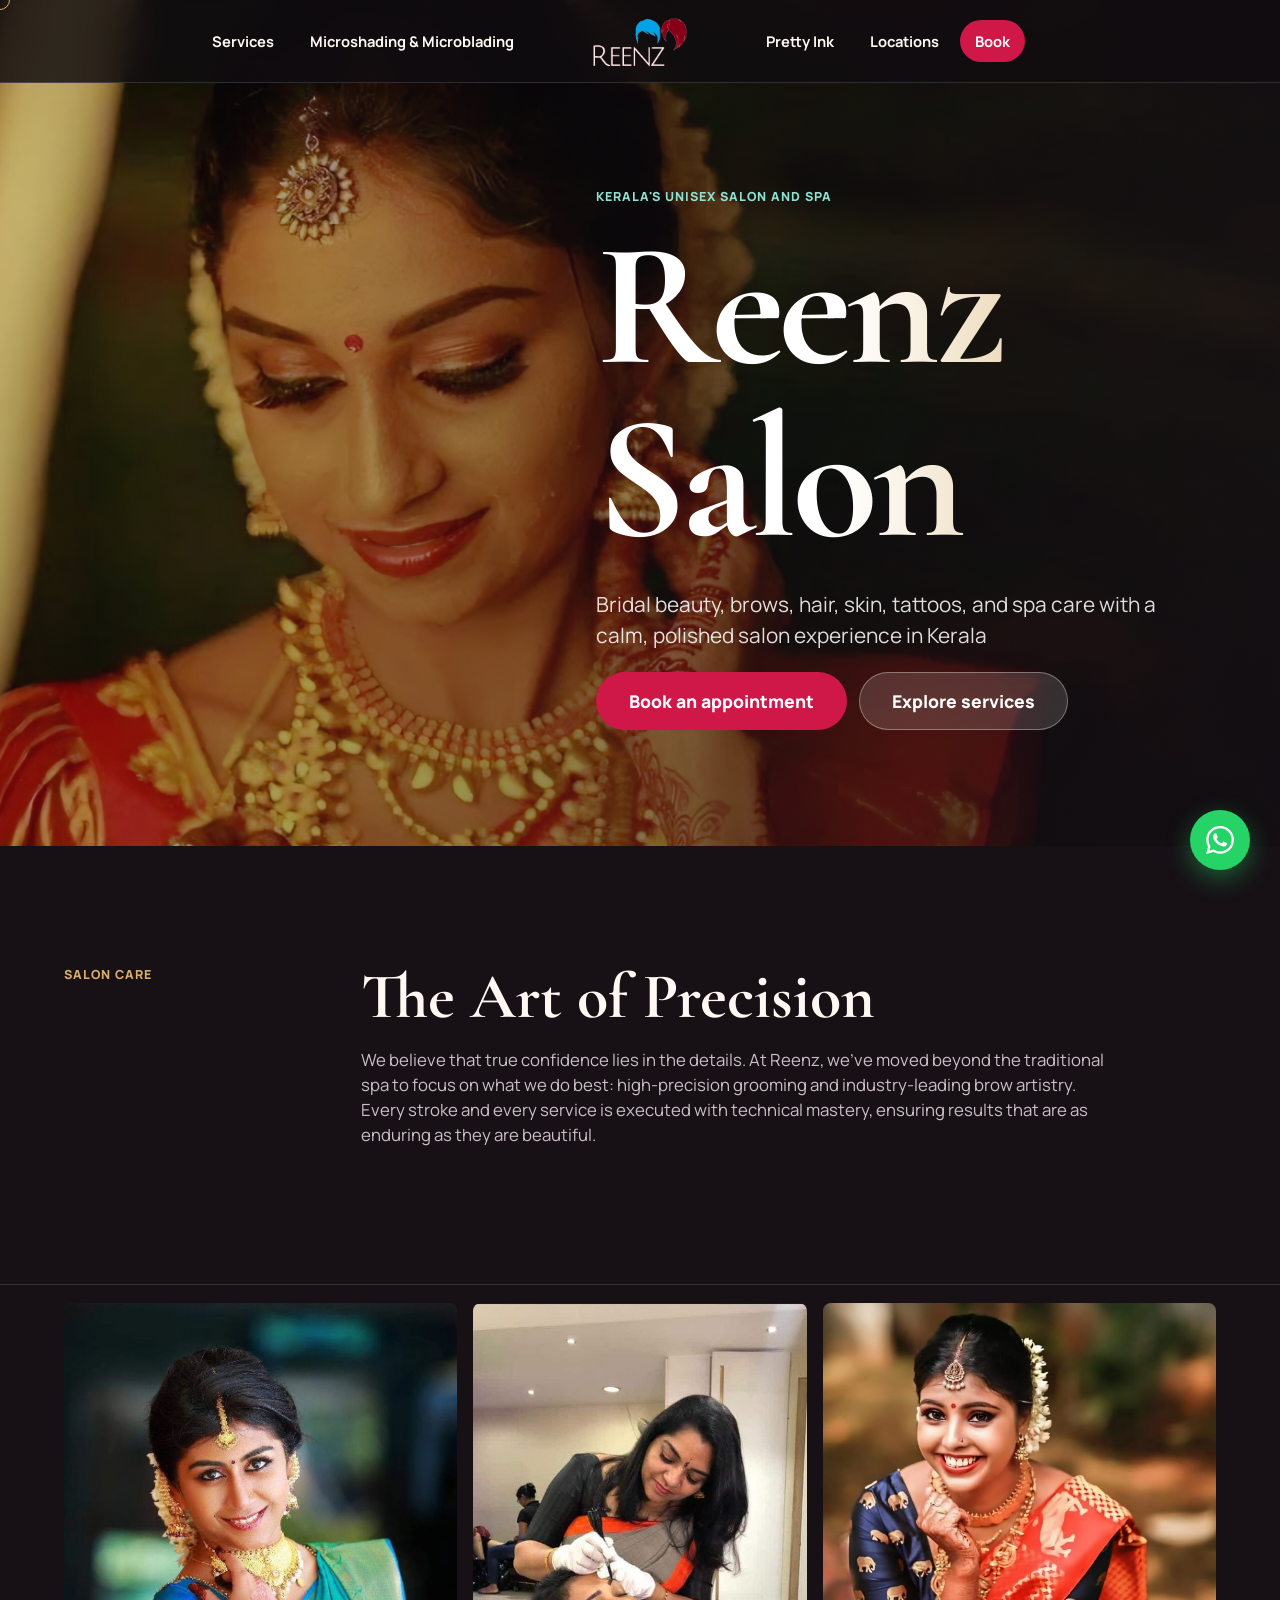
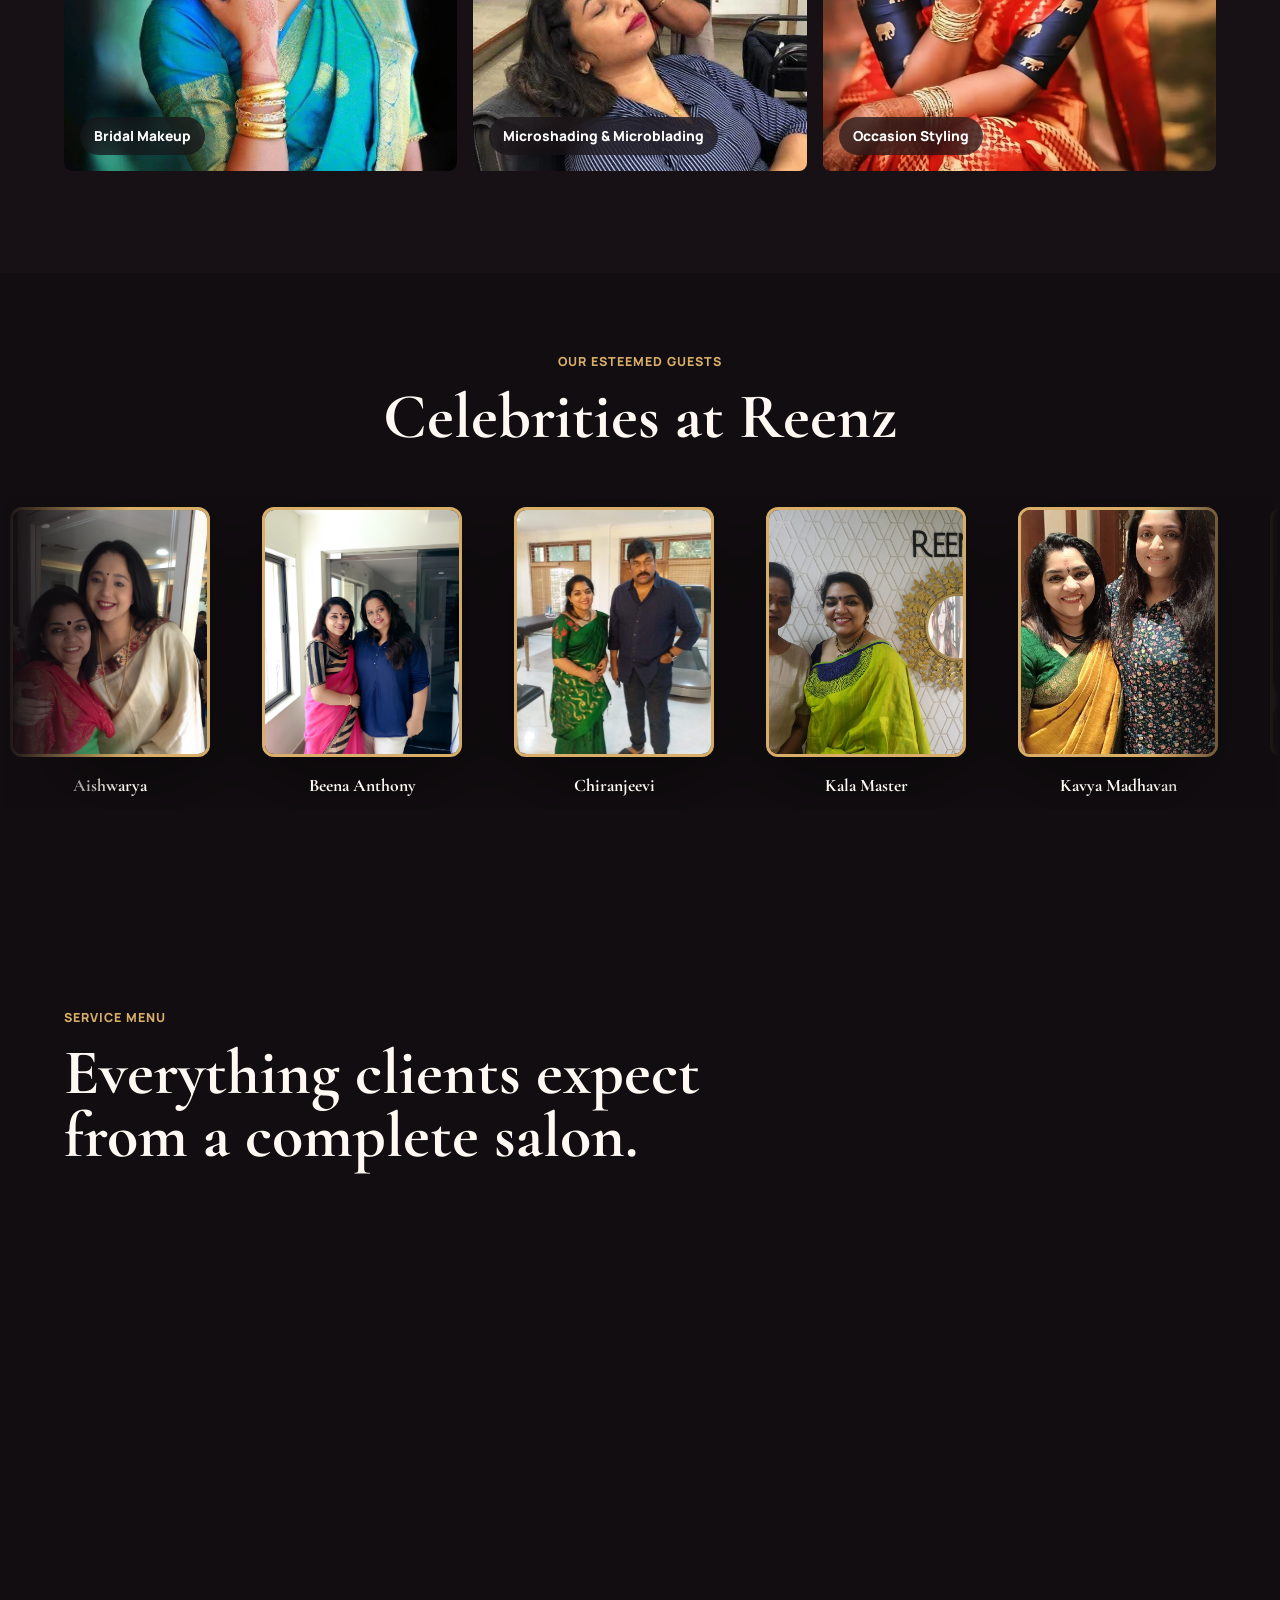
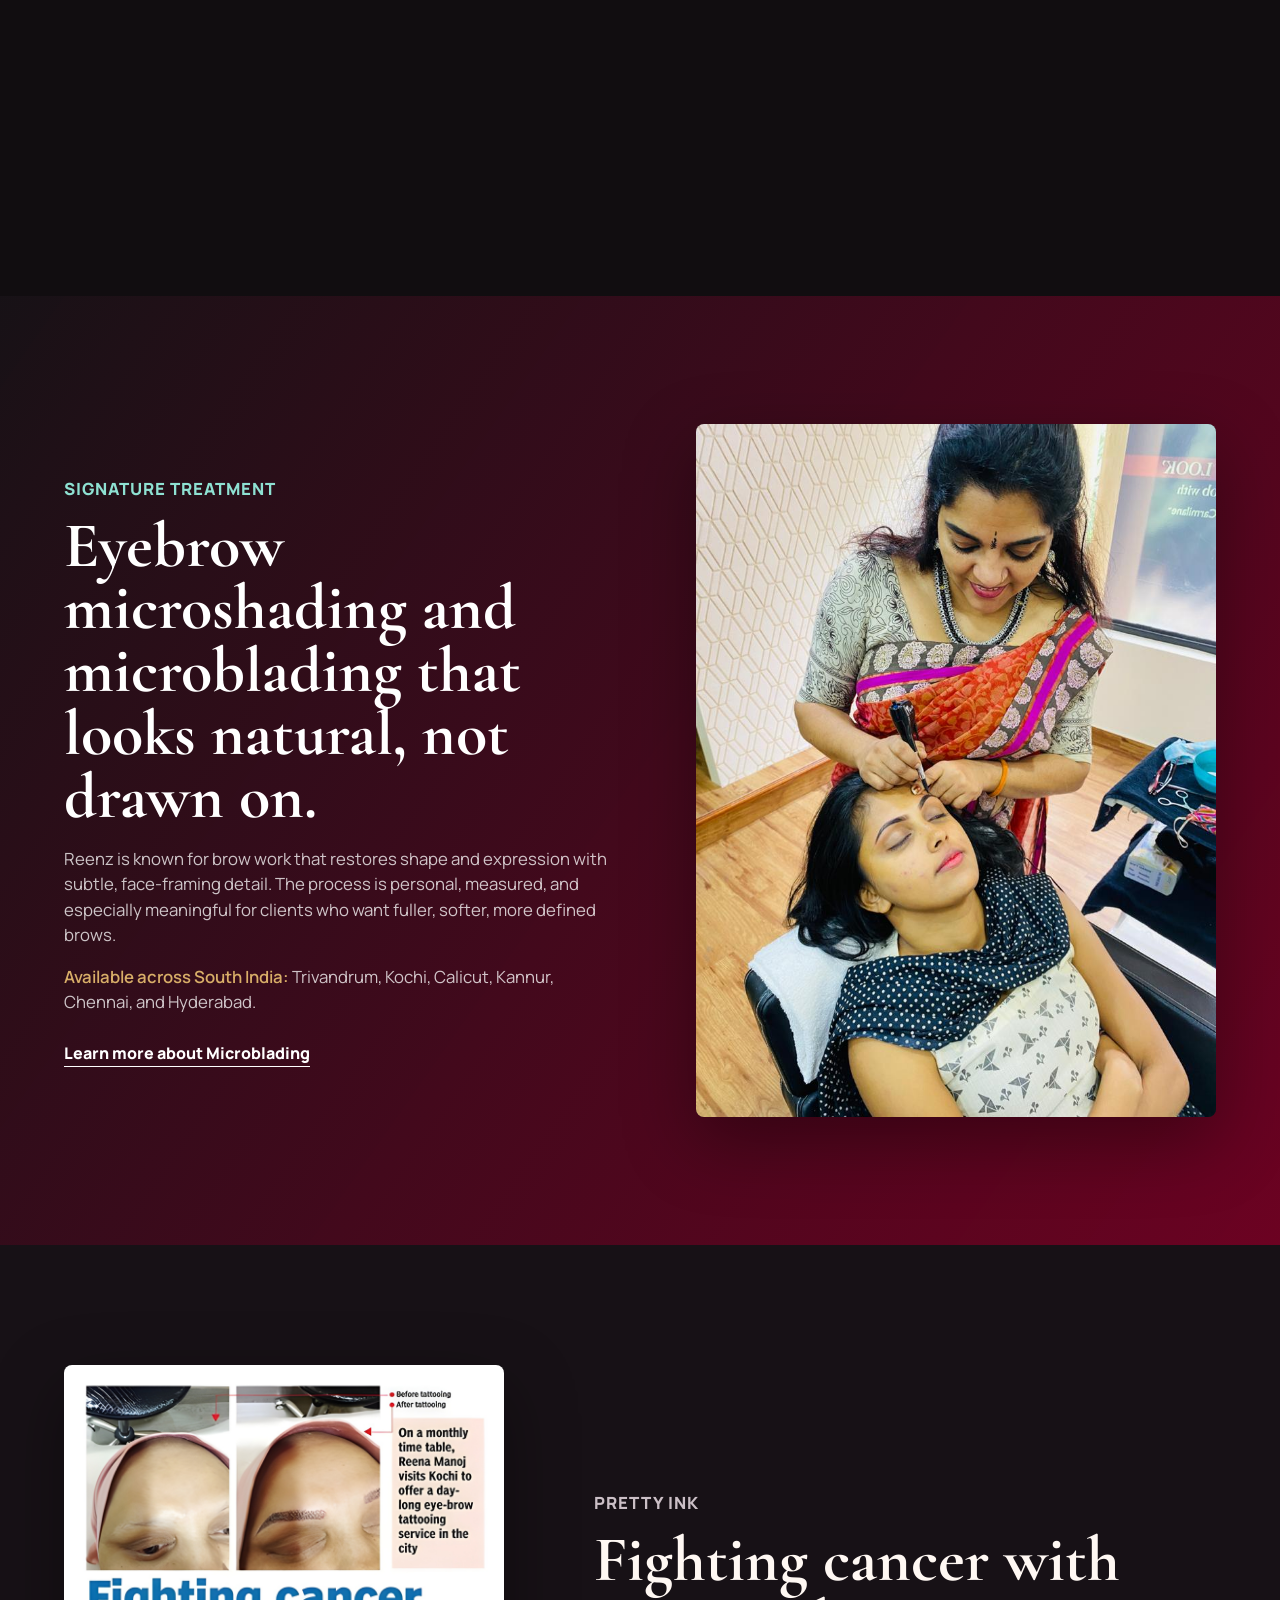
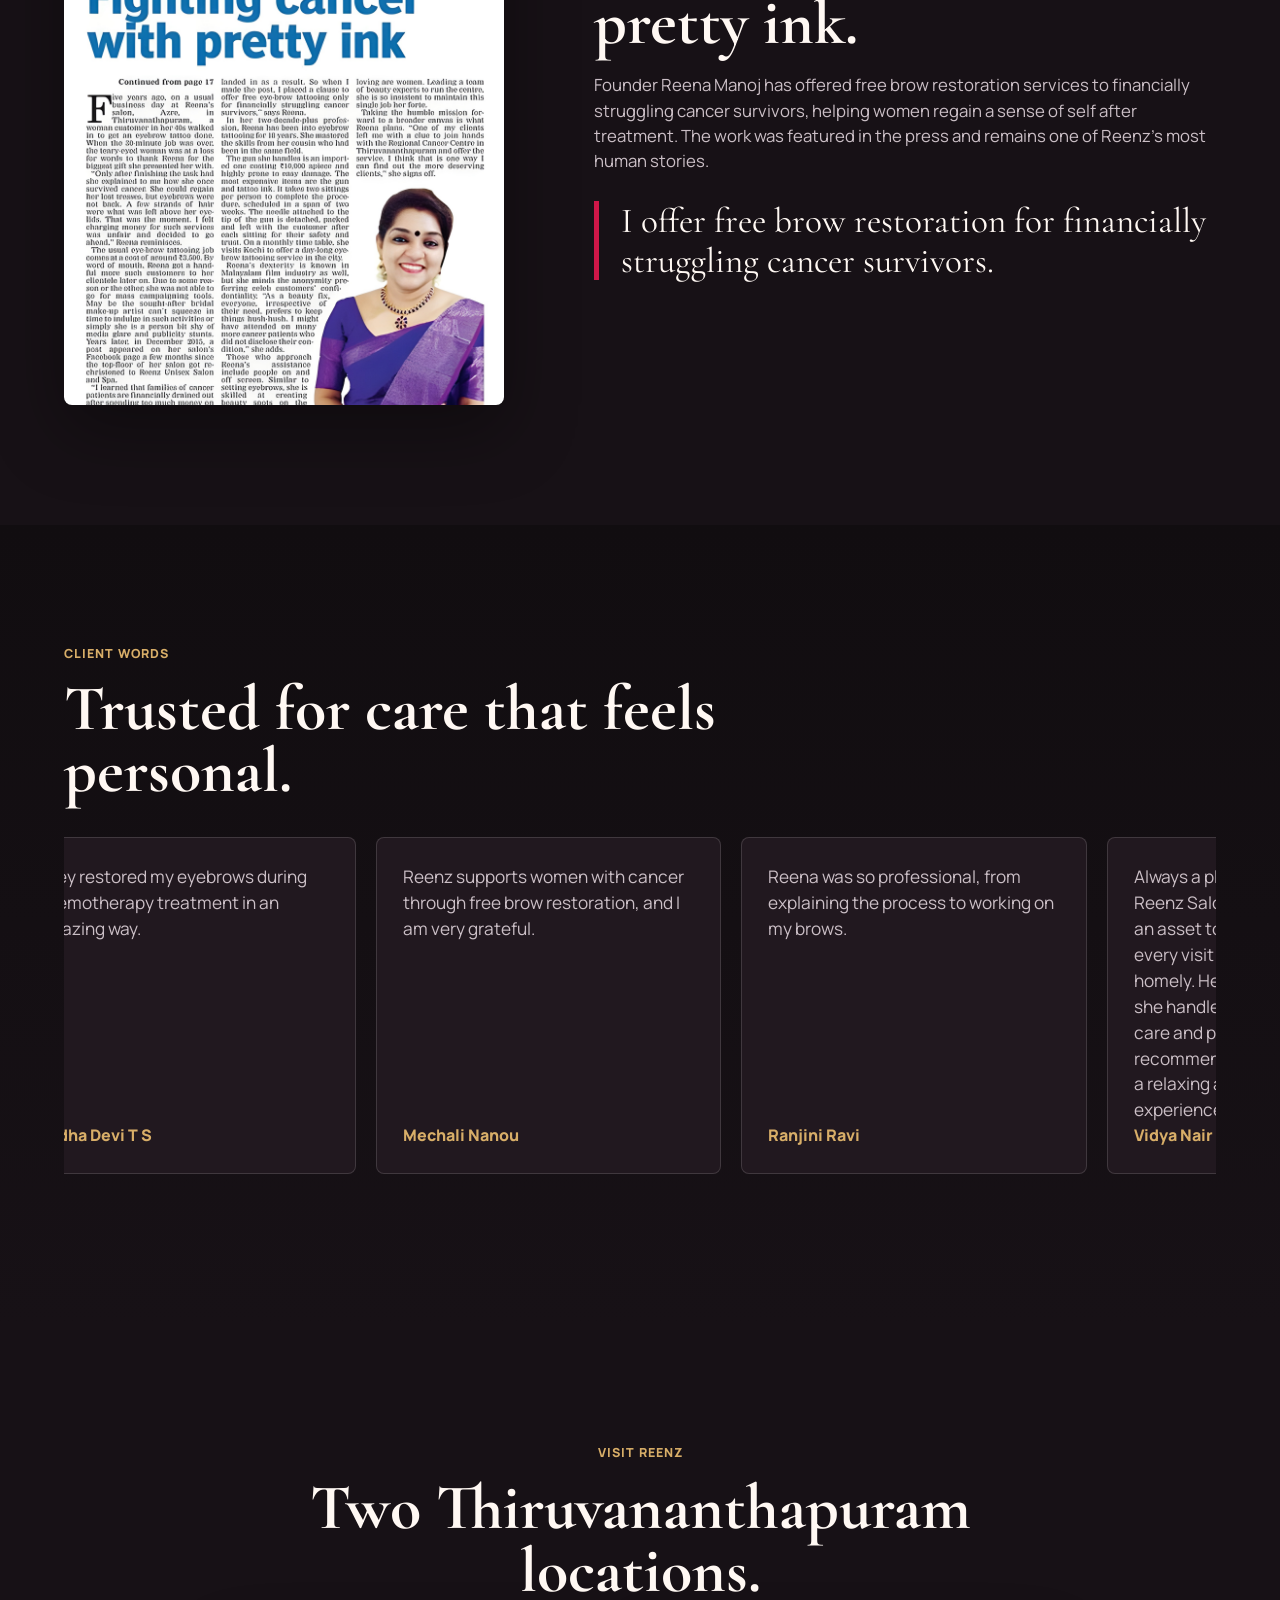
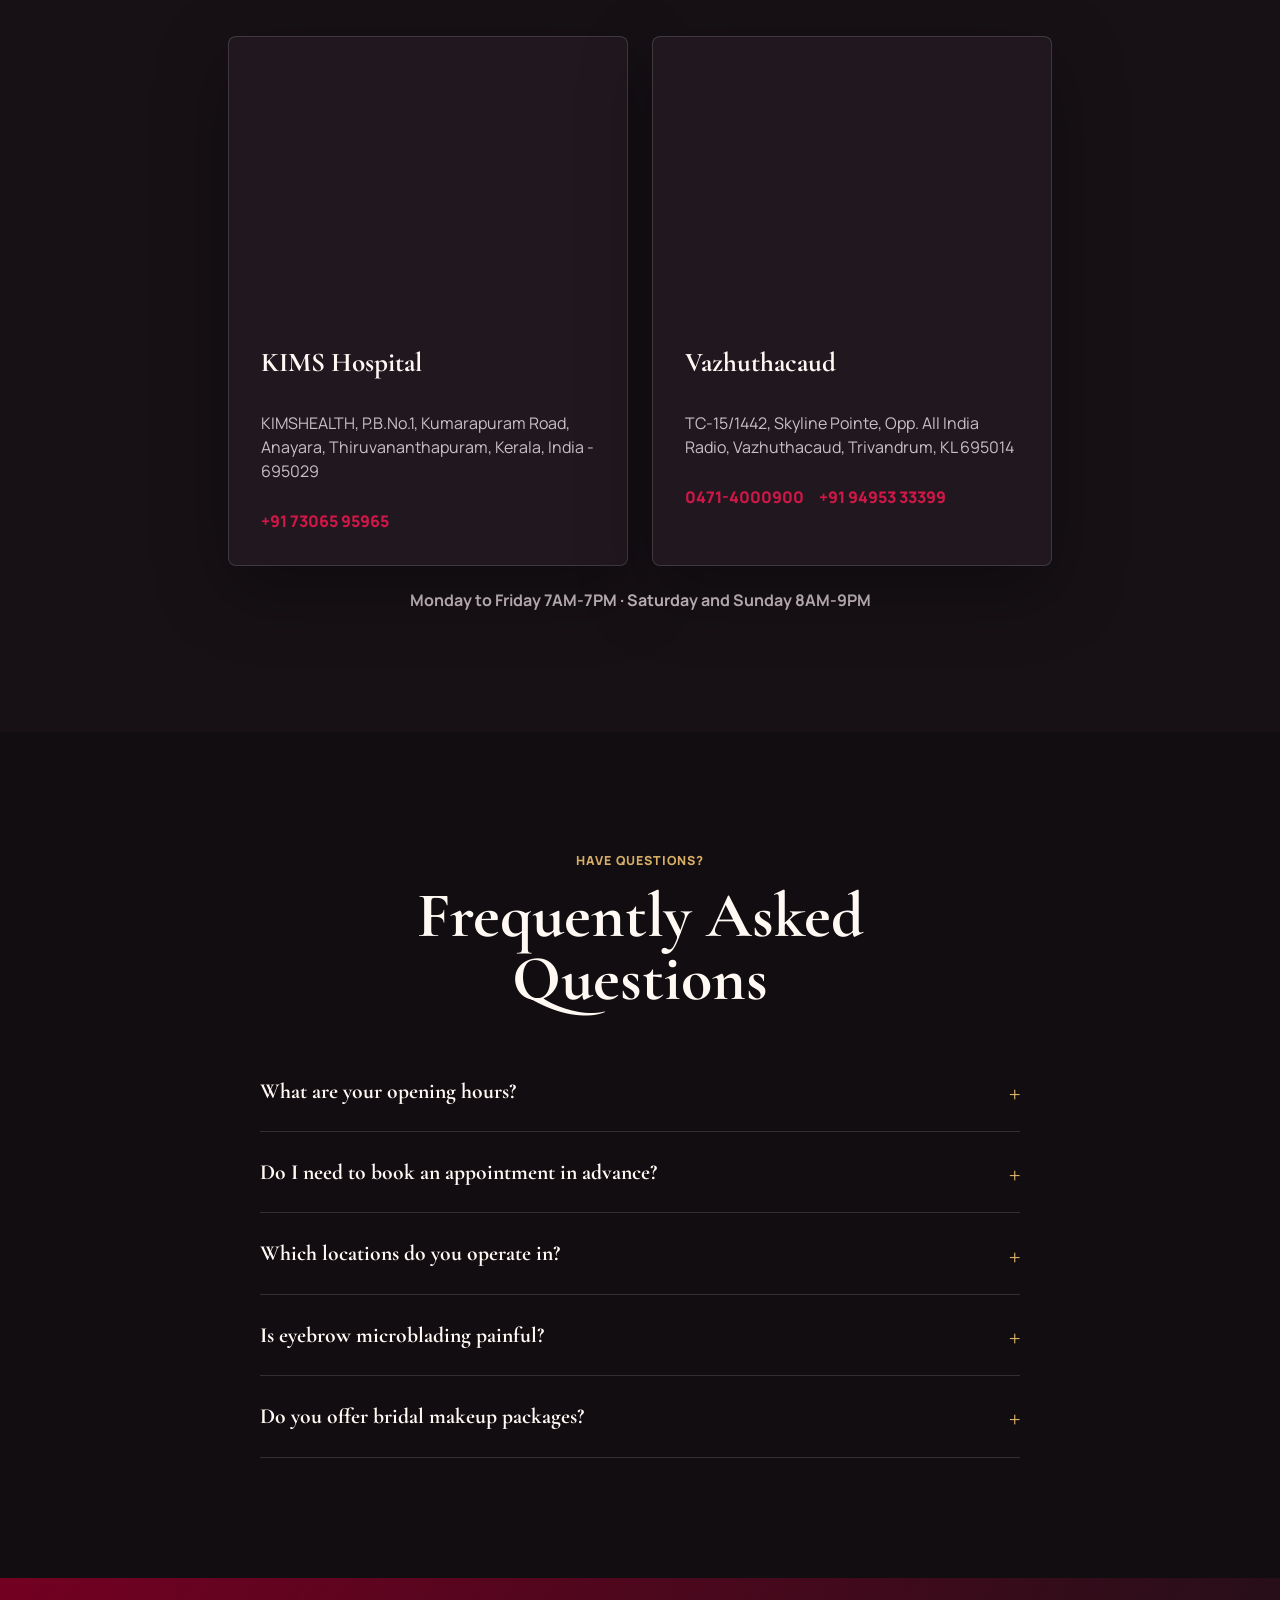
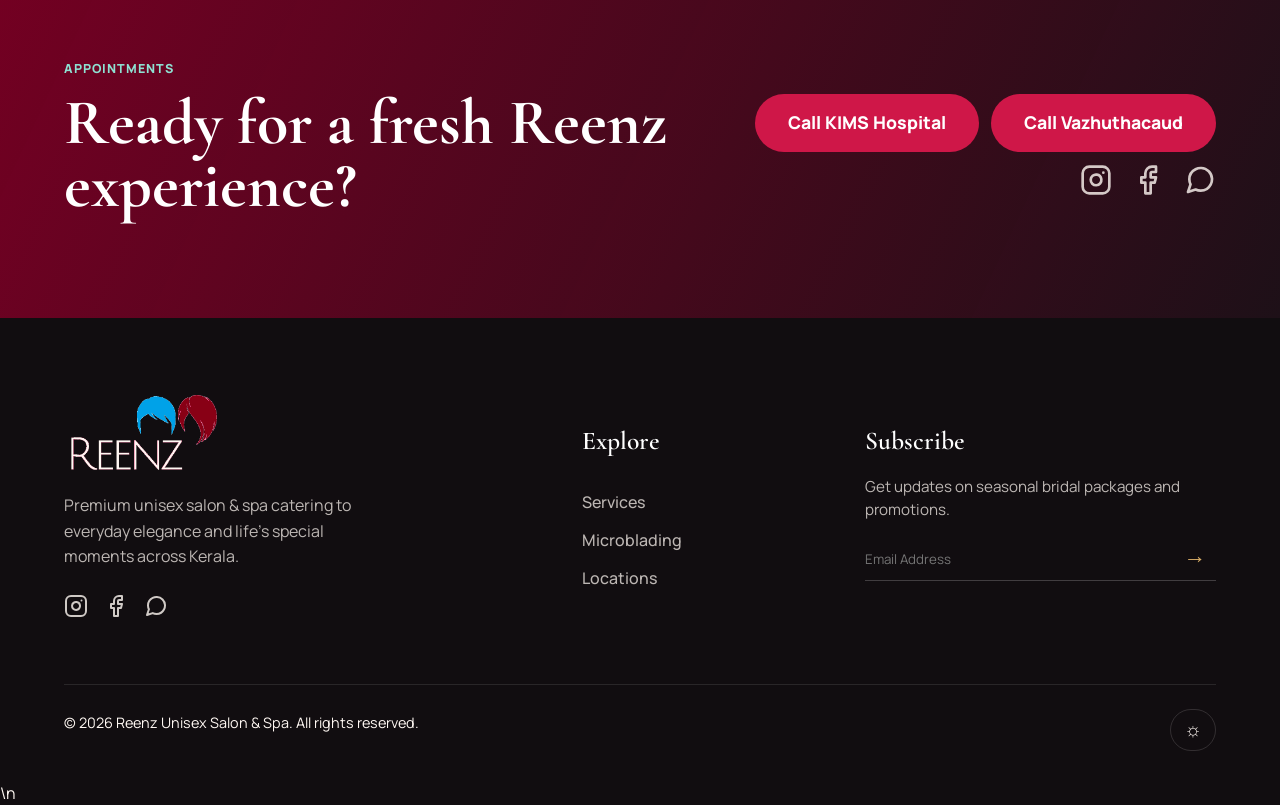
==== index.html @ cef608f9 "Move celebrity section above services" ====
<!doctype html>
<html lang="en">
<head>
  <meta charset="utf-8">
  <meta name="viewport" content="width=device-width, initial-scale=1">
  <title>Reenz Unisex Salon & Spa | Premium Bridal & Hair Salon in Kerala</title>
  <meta name="description" content="Reenz is a premium luxury unisex salon and spa in Kerala offering expert eyebrow microshading, hair styling, bridal makeup, keratin treatments, and spa services.">
  <meta name="keywords" content="salon in Kerala, unisex salon Trivandrum, bridal makeup Kerala, eyebrow microshading, hair extensions, spa services, Reenz salon">
  <meta name="robots" content="index, follow, max-image-preview:large">
  <meta name="author" content="Reenz Unisex Salon & Spa">
  <link rel="canonical" href="https://reenz.in/">
  
  <!-- Open Graph / Facebook -->
  <meta property="og:type" content="website">
  <meta property="og:url" content="https://reenz.in/">
  <meta property="og:title" content="Reenz Unisex Salon & Spa | Premium Bridal & Hair Salon in Kerala">
  <meta property="og:description" content="Reenz is a premium luxury unisex salon and spa in Kerala offering expert eyebrow microshading, hair styling, bridal makeup, keratin treatments, and spa services.">
  <meta property="og:image" content="https://reenz.in/assets/reenz-bridal-portrait-clean.jpg">

  <!-- Twitter -->
  <meta property="twitter:card" content="summary_large_image">
  <meta property="twitter:url" content="https://reenz.in/">
  <meta property="twitter:title" content="Reenz Unisex Salon & Spa | Premium Bridal & Hair Salon in Kerala">
  <meta property="twitter:description" content="Reenz is a premium luxury unisex salon and spa in Kerala offering expert eyebrow microshading, hair styling, bridal makeup, keratin treatments, and spa services.">
  <meta property="twitter:image" content="https://reenz.in/assets/reenz-bridal-portrait-clean.jpg">

  <!-- Structured Data (JSON-LD) for Local Business -->
  <script type="application/ld+json">
  {
    "@context": "https://schema.org",
    "@type": "BeautySalon",
    "name": "Reenz Unisex Salon & Spa",
    "image": "https://reenz.in/assets/reenz-logo-wordmark.png",
    "url": "https://reenz.in/",
    "telephone": "+919495333399",
    "address": {
      "@type": "PostalAddress",
      "addressLocality": "Trivandrum",
      "addressRegion": "Kerala",
      "addressCountry": "IN"
    },
    "description": "Reenz is a premium luxury unisex salon and spa in Kerala offering expert eyebrow microshading, hair styling, bridal makeup, keratin treatments, and spa services.",
    "priceRange": "$$"
  }
  </script>

  <!-- Structured Data (JSON-LD) for FAQ -->
  <script type="application/ld+json">
  {
    "@context": "https://schema.org",
    "@type": "FAQPage",
    "mainEntity": [{
      "@type": "Question",
      "name": "What are your opening hours?",
      "acceptedAnswer": {
        "@type": "Answer",
        "text": "We are open Monday to Friday from 7:00 AM to 7:00 PM, and Saturday & Sunday from 8:00 AM to 9:00 PM."
      }
    }, {
      "@type": "Question",
      "name": "Do I need to book an appointment in advance?",
      "acceptedAnswer": {
        "@type": "Answer",
        "text": "While walk-ins are always welcome, we highly recommend booking in advance to ensure your preferred time and stylist."
      }
    }, {
      "@type": "Question",
      "name": "Which locations do you operate in?",
      "acceptedAnswer": {
        "@type": "Answer",
        "text": "We have two luxurious branches in Trivandrum: inside KIMS Hospital and at Vazhuthacaud."
      }
    }, {
      "@type": "Question",
      "name": "Is eyebrow microblading painful?",
      "acceptedAnswer": {
        "@type": "Answer",
        "text": "We use premium numbing creams to ensure the procedure is as comfortable and pain-free as possible. Most clients report feeling only a light scratching sensation."
      }
    }, {
      "@type": "Question",
      "name": "Do you offer bridal makeup packages?",
      "acceptedAnswer": {
        "@type": "Answer",
        "text": "Yes, we offer comprehensive bridal packages tailored to make your special day perfect, including pre-wedding treatments and day-of styling."
      }
    }]
  }
  </script>

  <link rel="icon" type="image/png" href="assets/favicon.png">
  <link rel="preconnect" href="https://fonts.googleapis.com">
  <link rel="preconnect" href="https://fonts.gstatic.com" crossorigin>
  <link href="https://fonts.googleapis.com/css2?family=Cormorant+Garamond:wght@600;700&family=Manrope:wght@400;500;600;700;800&display=swap" rel="stylesheet">
  <link rel="stylesheet" href="styles.css">
</head>
<body>
  <div class="custom-cursor"></div>
  <header class="site-header" data-header>
    <nav class="nav-group nav-left" data-nav>
      <a href="#services">Services</a>
      <a href="microblading.html">Microshading & Microblading</a>
    </nav>
    <a class="brand" href="#top" aria-label="Reenz home">
      <img class="logo-light" src="assets/reenz-logo-wordmark.png" alt="Reenz logo">
      <img class="logo-dark" src="assets/reenz-logo-wordmark-dark-clean.png" alt="Reenz logo">
    </a>
    <nav class="nav-group nav-right" data-nav>
      <a href="#story">Pretty Ink</a>
      <a href="#locations">Locations</a>
      <a class="nav-cta" href="#contact">Book</a>
    </nav>
    <button class="nav-toggle" type="button" aria-label="Open menu" aria-expanded="false" data-nav-toggle>
      <span></span>
      <span></span>
      <span></span>
    </button>
  </header>

  <main id="top">
    <section class="hero">
      <div class="hero-content">
        <p class="eyebrow">Kerala's unisex salon and spa</p>
        <h1>Reenz Salon</h1>
        <p class="hero-copy">Bridal beauty, brows, hair, skin, tattoos, and spa care with a calm, polished salon experience in Kerala</p>
        <div class="hero-actions">
          <a class="button primary" href="#contact">Book an appointment</a>
          <a class="button secondary" href="#services">Explore services</a>
        </div>
      </div>
    </section>

    <section class="intro section-pad">
      <div class="section-label">Salon Care</div>
      <div class="intro-copy">
        <h2>The Art of Precision</h2>
        <p>We believe that true confidence lies in the details. At Reenz, we’ve moved beyond the traditional spa to focus on what we do best: high-precision grooming and industry-leading brow artistry. Every stroke and every service is executed with technical mastery, ensuring results that are as enduring as they are beautiful.</p>
      </div>
    </section>

    <section class="image-story" aria-label="Reenz salon work">
      <figure>
        <img src="assets/reenz-bridal-portrait-clean.jpg" alt="Traditional bridal makeup by Reenz">
        <figcaption>Bridal Makeup</figcaption>
      </figure>
      <figure>
        <img src="assets/reenz-brow-service-clean.jpg" alt="Eyebrow microshading and microblading service at Reenz">
        <figcaption>Microshading & Microblading</figcaption>
      </figure>
      <figure>
        <img src="assets/reenz-bridal-square-clean.jpg" alt="Bridal styling by Reenz">
        <figcaption>Occasion Styling</figcaption>
      </figure>
    </section>

    <section class="celebs section-pad" id="celebs">
      <div class="section-heading" style="text-align: center; margin: 0 auto 48px auto;">
        <p class="eyebrow">Our Esteemed Guests</p>
        <h2 style="margin: 0;">Celebrities at Reenz</h2>
      </div>
      <div class="marquee-container">
        <div class="marquee-track">
          <!-- Original set -->
          <div class="celeb-card"><img src="assets/Celebs/Aishwarya.png" alt="Aishwarya" loading="lazy"><p>Aishwarya</p></div>
          <div class="celeb-card"><img src="assets/Celebs/Beena%20Anthony.png" alt="Beena Anthony" loading="lazy"><p>Beena Anthony</p></div>
          <div class="celeb-card"><img src="assets/Celebs/Chiranjeevi.jpg" alt="Chiranjeevi" loading="lazy"><p>Chiranjeevi</p></div>
          <div class="celeb-card"><img src="assets/Celebs/Kala%20Master.jpg" alt="Kala Master" loading="lazy"><p>Kala Master</p></div>
          <div class="celeb-card"><img src="assets/Celebs/Kavya%20Madhavan.jpg" alt="Kavya Madhavan" loading="lazy"><p>Kavya Madhavan</p></div>
          <div class="celeb-card"><img src="assets/Celebs/Kushboo.jpg" alt="Kushboo" loading="lazy"><p>Kushboo</p></div>
          <div class="celeb-card"><img src="assets/Celebs/Meena.jpg" alt="Meena" loading="lazy"><p>Meena</p></div>
          <div class="celeb-card"><img src="assets/Celebs/Nalini.jpg" alt="Nalini" loading="lazy"><p>Nalini</p></div>
          <div class="celeb-card"><img src="assets/Celebs/Namitha%20Pramod.jpg" alt="Namitha Pramod" loading="lazy"><p>Namitha Pramod</p></div>
          <div class="celeb-card"><img src="assets/Celebs/Nazriya.jpg" alt="Nazriya" loading="lazy"><p>Nazriya</p></div>
          <div class="celeb-card"><img src="assets/Celebs/Ponamma%20Babu.jpg" alt="Ponamma Babu" loading="lazy"><p>Ponamma Babu</p></div>
          <div class="celeb-card"><img src="assets/Celebs/Poornima%20Bhagyaraj.jpg" alt="Poornima Bhagyaraj" loading="lazy"><p>Poornima Bhagyaraj</p></div>
          <div class="celeb-card"><img src="assets/Celebs/Seema%20G%20Nair.jpg" alt="Seema G Nair" loading="lazy"><p>Seema G Nair</p></div>
          <div class="celeb-card"><img src="assets/Celebs/Shanti%20Master%20and%20Anuradha.jpg" alt="Shanti Master &amp; Anuradha" loading="lazy"><p>Shanti Master &amp; Anuradha</p></div>
          <div class="celeb-card"><img src="assets/Celebs/Sona%20Nair.png" alt="Sona Nair" loading="lazy"><p>Sona Nair</p></div>
          <div class="celeb-card"><img src="assets/Celebs/Sreevidhya.jpg" alt="Sreevidhya" loading="lazy"><p>Sreevidhya</p></div>
          <div class="celeb-card"><img src="assets/Celebs/Suhasini%20and%20nina%20kothari.jpg" alt="Suhasini &amp; Nina Kothari" loading="lazy"><p>Suhasini &amp; Nina Kothari</p></div>
          <div class="celeb-card"><img src="assets/Celebs/Sweta%20Menon.jpg" alt="Sweta Menon" loading="lazy"><p>Sweta Menon</p></div>
          <div class="celeb-card"><img src="assets/Celebs/Urmila%20Unni.jpg" alt="Urmila Unni" loading="lazy"><p>Urmila Unni</p></div>
          <!-- Duplicate set for seamless scrolling -->
          <div class="celeb-card"><img src="assets/Celebs/Aishwarya.png" alt="Aishwarya" loading="lazy"><p>Aishwarya</p></div>
          <div class="celeb-card"><img src="assets/Celebs/Beena%20Anthony.png" alt="Beena Anthony" loading="lazy"><p>Beena Anthony</p></div>
          <div class="celeb-card"><img src="assets/Celebs/Chiranjeevi.jpg" alt="Chiranjeevi" loading="lazy"><p>Chiranjeevi</p></div>
          <div class="celeb-card"><img src="assets/Celebs/Kala%20Master.jpg" alt="Kala Master" loading="lazy"><p>Kala Master</p></div>
          <div class="celeb-card"><img src="assets/Celebs/Kavya%20Madhavan.jpg" alt="Kavya Madhavan" loading="lazy"><p>Kavya Madhavan</p></div>
          <div class="celeb-card"><img src="assets/Celebs/Kushboo.jpg" alt="Kushboo" loading="lazy"><p>Kushboo</p></div>
          <div class="celeb-card"><img src="assets/Celebs/Meena.jpg" alt="Meena" loading="lazy"><p>Meena</p></div>
          <div class="celeb-card"><img src="assets/Celebs/Nalini.jpg" alt="Nalini" loading="lazy"><p>Nalini</p></div>
          <div class="celeb-card"><img src="assets/Celebs/Namitha%20Pramod.jpg" alt="Namitha Pramod" loading="lazy"><p>Namitha Pramod</p></div>
          <div class="celeb-card"><img src="assets/Celebs/Nazriya.jpg" alt="Nazriya" loading="lazy"><p>Nazriya</p></div>
          <div class="celeb-card"><img src="assets/Celebs/Ponamma%20Babu.jpg" alt="Ponamma Babu" loading="lazy"><p>Ponamma Babu</p></div>
          <div class="celeb-card"><img src="assets/Celebs/Poornima%20Bhagyaraj.jpg" alt="Poornima Bhagyaraj" loading="lazy"><p>Poornima Bhagyaraj</p></div>
          <div class="celeb-card"><img src="assets/Celebs/Seema%20G%20Nair.jpg" alt="Seema G Nair" loading="lazy"><p>Seema G Nair</p></div>
          <div class="celeb-card"><img src="assets/Celebs/Shanti%20Master%20and%20Anuradha.jpg" alt="Shanti Master &amp; Anuradha" loading="lazy"><p>Shanti Master &amp; Anuradha</p></div>
          <div class="celeb-card"><img src="assets/Celebs/Sona%20Nair.png" alt="Sona Nair" loading="lazy"><p>Sona Nair</p></div>
          <div class="celeb-card"><img src="assets/Celebs/Sreevidhya.jpg" alt="Sreevidhya" loading="lazy"><p>Sreevidhya</p></div>
          <div class="celeb-card"><img src="assets/Celebs/Suhasini%20and%20nina%20kothari.jpg" alt="Suhasini &amp; Nina Kothari" loading="lazy"><p>Suhasini &amp; Nina Kothari</p></div>
          <div class="celeb-card"><img src="assets/Celebs/Sweta%20Menon.jpg" alt="Sweta Menon" loading="lazy"><p>Sweta Menon</p></div>
          <div class="celeb-card"><img src="assets/Celebs/Urmila%20Unni.jpg" alt="Urmila Unni" loading="lazy"><p>Urmila Unni</p></div>
        </div>
      </div>
    </section>

    <section class="services section-pad" id="services">
      <div class="section-heading">
        <p class="eyebrow">Service Menu</p>
        <h2>Everything clients expect from a complete salon.</h2>
      </div>
      <div class="menu-grid">
        
        <article class="menu-card" data-modal-open="modal-signature" tabindex="0" role="button">
          <span class="menu-icon"><svg width="28" height="28" viewBox="0 0 24 24" fill="none" stroke="currentColor" stroke-width="1.5" stroke-linecap="round" stroke-linejoin="round"><path d="M20.24 12.24a6 6 0 0 0-8.49-8.49L5 10.5V19h8.5z"/><line x1="16" y1="8" x2="2" y2="22"/><line x1="17.5" y1="15" x2="9" y2="6.5"/></svg></span>
          <h3>Signature Brows</h3>
          <p>Microshading and microblading for natural-looking brow definition.</p>
          <span class="action-text">View Pricing &rarr;</span>
        </article>

        <article class="menu-card" data-modal-open="modal-hair" tabindex="0" role="button">
          <span class="menu-icon"><svg width="28" height="28" viewBox="0 0 24 24" fill="none" stroke="currentColor" stroke-width="1.5" stroke-linecap="round" stroke-linejoin="round"><circle cx="6" cy="6" r="3"/><circle cx="6" cy="18" r="3"/><line x1="20" y1="4" x2="8.12" y2="15.88"/><line x1="14.47" y1="14.48" x2="20" y2="20"/><line x1="8.12" y1="8.12" x2="12" y2="12"/></svg></span>
          <h3>Hair Care & Styling</h3>
          <p>Haircuts, styling, smoothing, and keratin treatments.</p>
          <span class="action-text">View Pricing &rarr;</span>
        </article>


        <article class="menu-card" data-modal-open="modal-extensions" tabindex="0" role="button">
          <span class="menu-icon"><svg width="28" height="28" viewBox="0 0 24 24" fill="none" stroke="currentColor" stroke-width="1.5" stroke-linecap="round" stroke-linejoin="round"><polygon points="12 2 2 7 12 12 22 7 12 2"/><polyline points="2 12 12 17 22 12"/><polyline points="2 17 12 22 22 17"/></svg></span>
          <h3>Hair Extensions</h3>
          <p>Premium hair extensions for length, volume, and style.</p>
          <span class="action-text">View Pricing &rarr;</span>
        </article>
        <article class="menu-card" data-modal-open="modal-face" tabindex="0" role="button">
          <span class="menu-icon"><svg width="28" height="28" viewBox="0 0 24 24" fill="none" stroke="currentColor" stroke-width="1.5" stroke-linecap="round" stroke-linejoin="round"><path d="m12 3-1.912 5.813a2 2 0 0 1-1.275 1.275L3 12l5.813 1.912a2 2 0 0 1 1.275 1.275L12 21l1.912-5.813a2 2 0 0 1 1.275-1.275L21 12l-5.813-1.912a2 2 0 0 1-1.275-1.275L12 3Z"/><path d="M5 3v4"/><path d="M3 5h4"/></svg></span>
          <h3>Face & Skin</h3>
          <p>Facials, detan, cleanup, bleach, and threading services.</p>
          <span class="action-text">View Pricing &rarr;</span>
        </article>

        <article class="menu-card" data-modal-open="modal-hands" tabindex="0" role="button">
          <span class="menu-icon"><svg width="28" height="28" viewBox="0 0 24 24" fill="none" stroke="currentColor" stroke-width="1.5" stroke-linecap="round" stroke-linejoin="round"><path d="M18 11V6a2 2 0 0 0-4 0v4"/><path d="M14 10V4a2 2 0 0 0-4 0v6"/><path d="M10 10.5V3a2 2 0 0 0-4 0v9"/><path d="M16.5 13H19a2 2 0 0 1 2 2v2a8 8 0 0 1-8 8H9a8 8 0 0 1-8-8v-5a2 2 0 0 1 2-2h1.5"/><path d="M6 10v1"/></svg></span>
          <h3>Hands, Feet & Body</h3>
          <p>Head massage, manicures, and pedicure treatments.</p>
          <span class="action-text">View Pricing &rarr;</span>
        </article>

        <article class="menu-card" data-modal-open="modal-makeup" tabindex="0" role="button">
          <span class="menu-icon"><svg width="28" height="28" viewBox="0 0 24 24" fill="none" stroke="currentColor" stroke-width="1.5" stroke-linecap="round" stroke-linejoin="round"><path d="M2 12s3-7 10-7 10 7 10 7-3 7-10 7-10-7-10-7Z"/><circle cx="12" cy="12" r="3"/></svg></span>
          <h3>Makeup</h3>
          <p>Elegant artistry for bridal, engagement, and light makeup events.</p>
          <span class="action-text">View Pricing &rarr;</span>
        </article>
      </div>
    </section>

    <section class="brows" id="brows">
      <div class="brows-text">
        <p class="eyebrow">Signature treatment</p>
        <h2>Eyebrow microshading and microblading that looks natural, not drawn on.</h2>
        <p>Reenz is known for brow work that restores shape and expression with subtle, face-framing detail. The process is personal, measured, and especially meaningful for clients who want fuller, softer, more defined brows.</p>
        <p style="margin-top: 16px; font-weight: 600; color: var(--gold);">Available across South India: <span style="font-weight: 400; color: rgba(255,255,255,0.76);">Trivandrum, Kochi, Calicut, Kannur, Chennai, and Hyderabad.</span></p>
        <a class="text-link" href="microblading.html">Learn more about Microblading</a>
      </div>
      <div class="brow-visual">
        <img src="assets/Eyebrow%20Tattoo.jpg" alt="Eyebrow Tattoo - Reenz eyebrow microshading and microblading">
      </div>
    </section>

    <section class="story section-pad" id="story">
      <div class="story-media" data-modal-open="articleModal" tabindex="0" role="button" aria-label="Read full article">
        <img src="assets/reenz-news.jpg" alt="Newspaper article about Reenz supporting cancer survivors with eyebrow microshading and microblading">
        <div class="story-media-overlay">
          <span class="read-text">Read Full Article</span>
        </div>
      </div>
      <div class="story-copy">
        <p class="eyebrow">Pretty Ink</p>
        <h2>Fighting cancer with pretty ink.</h2>
        <p>Founder Reena Manoj has offered free brow restoration services to financially struggling cancer survivors, helping women regain a sense of self after treatment. The work was featured in the press and remains one of Reenz's most human stories.</p>
        <blockquote>I offer free brow restoration for financially struggling cancer survivors.</blockquote>
      </div>
    </section>

    <section class="testimonials section-pad" aria-label="Client testimonials">
      <div class="section-heading">
        <p class="eyebrow">Client words</p>
        <h2>Trusted for care that feels personal.</h2>
      </div>
      <div class="carousel-wrapper">
        <div class="quote-grid carousel-track">
          <figure class="carousel-slide">
            <blockquote>They restored my eyebrows during chemotherapy treatment in an amazing way.</blockquote>
            <figcaption>Sudha Devi T S</figcaption>
          </figure>
          <figure class="carousel-slide">
            <blockquote>Reenz supports women with cancer through free brow restoration, and I am very grateful.</blockquote>
            <figcaption>Mechali Nanou</figcaption>
          </figure>
          <figure class="carousel-slide">
            <blockquote>Reena was so professional, from explaining the process to working on my brows.</blockquote>
            <figcaption>Ranjini Ravi</figcaption>
          </figure>
          <figure class="carousel-slide">
            <blockquote>Always a pleasant experience at Reenz Salon. Sunitha chechi is truly an asset to the salon—she makes every visit feel so comfortable and homely. Her work is effortless, and she handles every service with great care and professionalism. Highly recommended for anyone looking for a relaxing and satisfying salon experience!</blockquote>
            <figcaption>Vidya Nair</figcaption>
          </figure>
          <figure class="carousel-slide">
            <blockquote>I had my botox treatment at Reenz unisex salon and spa and it was such a lovely experience.The staffs were warm and attentive. Biman and Renu were incredibly professional , friendly and did an amazing job. This is the second time i am doing my hair botox there.Truly excellent service and highly recommended.</blockquote>
            <figcaption>Dhanya Mohan</figcaption>
          </figure>
          <figure class="carousel-slide">
            <blockquote>Had an excellent experience at Reenz Salon. The service was top-notch, and I want to give a special shout-out to Najma. She was professional, attentive, and provided fantastic service. Highly recommend this place if you're looking for quality care</blockquote>
            <figcaption>Vivekh Nayar</figcaption>
          </figure>
          <figure class="carousel-slide">
            <blockquote>I highly recommend this salon for eyebrow shaping and eyebrows shading,Reena chechi, the magical hand's was so talented and took the time to discuss what shape would best suit my face. The results are amazing and I felt comfortable throughout the entire process. 4 years of experience Thankyou Reena chechi 💖💖</blockquote>
            <figcaption>Sangeetha Padmakumar</figcaption>
          </figure>
        </div>
      </div>
    </section>

    <section class="locations section-pad" id="locations">
      <div class="section-heading">
        <p class="eyebrow">Visit Reenz</p>
        <h2>Two Thiruvananthapuram locations.</h2>
      </div>
      <div class="location-grid">
        <article class="location-card">
          <div class="map-container" style="width: 100%; height: 250px; border-radius: 12px; overflow: hidden; margin-bottom: 24px;">
            <iframe class="styled-map" width="100%" height="100%" frameborder="0" scrolling="no" marginheight="0" marginwidth="0" src="https://maps.google.com/maps?q=Reenz%20Family%20Salon%20KIMS%20Hospital%20Trivandrum&amp;t=&amp;z=14&amp;ie=UTF8&amp;iwloc=&amp;output=embed"></iframe>
          </div>
          <h3>KIMS Hospital</h3>
          <p>KIMSHEALTH, P.B.No.1, Kumarapuram Road, Anayara, Thiruvananthapuram, Kerala, India - 695029</p>
          <a href="tel:+917306595965">+91 73065 95965</a>
        </article>
        <article class="location-card">
          <div class="map-container" style="width: 100%; height: 250px; border-radius: 12px; overflow: hidden; margin-bottom: 24px;">
            <iframe class="styled-map" width="100%" height="100%" frameborder="0" scrolling="no" marginheight="0" marginwidth="0" src="https://maps.google.com/maps?q=Reenz%20Family%20Salon%20Vazhuthacaud&amp;t=&amp;z=15&amp;ie=UTF8&amp;iwloc=&amp;output=embed"></iframe>
          </div>
          <h3>Vazhuthacaud</h3>
          <p>TC-15/1442, Skyline Pointe, Opp. All India Radio, Vazhuthacaud, Trivandrum, KL 695014</p>
          <a href="tel:+914714000900">0471-4000900</a>
          <a href="tel:+919495333399" style="margin-left: 12px;">+91 94953 33399</a>
        </article>
      </div>
      <p class="hours">Monday to Friday 7AM-7PM · Saturday and Sunday 8AM-9PM</p>
    </section>

    <section class="faq section-pad" id="faq">
      <div class="section-heading" style="max-width: 600px; margin: 0 auto 40px auto; text-align: center;">
        <p class="eyebrow">Have Questions?</p>
        <h2 style="margin: 0;">Frequently Asked Questions</h2>
      </div>
      <div class="faq-container" style="max-width: 760px; margin: 0 auto;">
        
        <details class="faq-item">
          <summary class="faq-question">What are your opening hours?</summary>
          <div class="faq-answer"><p>We are open Monday to Friday from 7:00 AM to 7:00 PM, and Saturday &amp; Sunday from 8:00 AM to 9:00 PM.</p></div>
        </details>
        
        <details class="faq-item">
          <summary class="faq-question">Do I need to book an appointment in advance?</summary>
          <div class="faq-answer"><p>While walk-ins are always welcome, we highly recommend booking in advance to ensure your preferred time and stylist.</p></div>
        </details>
        
        <details class="faq-item">
          <summary class="faq-question">Which locations do you operate in?</summary>
          <div class="faq-answer"><p>We have two luxurious branches in Trivandrum: inside KIMS Hospital and at Vazhuthacaud.</p></div>
        </details>
        
        <details class="faq-item">
          <summary class="faq-question">Is eyebrow microblading painful?</summary>
          <div class="faq-answer"><p>We use premium numbing creams to ensure the procedure is as comfortable and pain-free as possible. Most clients report feeling only a light scratching sensation.</p></div>
        </details>

        <details class="faq-item">
          <summary class="faq-question">Do you offer bridal makeup packages?</summary>
          <div class="faq-answer"><p>Yes, we offer comprehensive bridal packages tailored to make your special day perfect, including pre-wedding treatments and day-of styling.</p></div>
        </details>

      </div>
    </section>

    <section class="contact" id="contact">
      <div>
        <p class="eyebrow">Appointments</p>
        <h2>Ready for a fresh Reenz experience?</h2>
      </div>
      <div class="contact-actions" style="align-items: center;">
        <a class="button primary" href="tel:+917306595965">Call KIMS Hospital</a>
        <a class="button primary" href="tel:+914714000900">Call Vazhuthacaud</a>
        <div class="social-links" style="display: flex; gap: 20px; margin-left: 12px;">
          <a href="https://www.instagram.com/reenz_family_salon/" target="_blank" aria-label="Instagram" style="color: var(--ink); opacity: 0.8; transition: opacity 0.3s ease, transform 0.3s ease;" onmouseover="this.style.opacity='1'; this.style.color='var(--gold)'; this.style.transform='scale(1.1)';" onmouseout="this.style.opacity='0.8'; this.style.color='var(--ink)'; this.style.transform='scale(1)';">
            <svg width="32" height="32" viewBox="0 0 24 24" fill="none" stroke="currentColor" stroke-width="2" stroke-linecap="round" stroke-linejoin="round"><rect x="2" y="2" width="20" height="20" rx="5" ry="5"></rect><path d="M16 11.37A4 4 0 1 1 12.63 8 4 4 0 0 1 16 11.37z"></path><line x1="17.5" y1="6.5" x2="17.51" y2="6.5"></line></svg>
          </a>
          <a href="https://www.facebook.com/reenzsalon" target="_blank" aria-label="Facebook" style="color: var(--ink); opacity: 0.8; transition: opacity 0.3s ease, transform 0.3s ease;" onmouseover="this.style.opacity='1'; this.style.color='var(--gold)'; this.style.transform='scale(1.1)';" onmouseout="this.style.opacity='0.8'; this.style.color='var(--ink)'; this.style.transform='scale(1)';">
            <svg width="32" height="32" viewBox="0 0 24 24" fill="none" stroke="currentColor" stroke-width="2" stroke-linecap="round" stroke-linejoin="round"><path d="M18 2h-3a5 5 0 0 0-5 5v3H7v4h3v8h4v-8h3l1-4h-4V7a1 1 0 0 1 1-1h3z"></path></svg>
          </a>
          <a href="https://wa.me/919395333399" target="_blank" aria-label="WhatsApp" style="color: var(--ink); opacity: 0.8; transition: opacity 0.3s ease, transform 0.3s ease;" onmouseover="this.style.opacity='1'; this.style.color='var(--gold)'; this.style.transform='scale(1.1)';" onmouseout="this.style.opacity='0.8'; this.style.color='var(--ink)'; this.style.transform='scale(1)';">
            <svg width="32" height="32" viewBox="0 0 24 24" fill="none" stroke="currentColor" stroke-width="2" stroke-linecap="round" stroke-linejoin="round"><path d="M21 11.5a8.38 8.38 0 0 1-.9 3.8 8.5 8.5 0 0 1-7.6 4.7 8.38 8.38 0 0 1-3.8-.9L3 21l1.9-5.7a8.38 8.38 0 0 1-.9-3.8 8.5 8.5 0 0 1 4.7-7.6 8.38 8.38 0 0 1 3.8-.9h.5a8.48 8.48 0 0 1 8 8v.5z"></path></svg>
          </a>
        </div>
      </div>
    </section>
  </main>

  <footer class="site-footer expanded-footer">
    <div class="footer-top">
      <div class="footer-brand">
        <img class="logo-light" src="assets/reenz-logo-wordmark.png" alt="Reenz logo">
        <img class="logo-dark" src="assets/reenz-logo-wordmark-dark-clean.png" alt="Reenz logo">
        <p>Premium unisex salon & spa catering to everyday elegance and life's special moments across Kerala.</p>
        <div class="social-links" style="display: flex; gap: 16px; margin-top: 24px;">
          <a href="https://www.instagram.com/reenz_family_salon/" target="_blank" aria-label="Instagram" style="color: var(--ink); opacity: 0.8; transition: opacity 0.3s ease;" onmouseover="this.style.opacity='1'; this.style.color='var(--gold)';" onmouseout="this.style.opacity='0.8'; this.style.color='var(--ink)';">
            <svg width="24" height="24" viewBox="0 0 24 24" fill="none" stroke="currentColor" stroke-width="2" stroke-linecap="round" stroke-linejoin="round"><rect x="2" y="2" width="20" height="20" rx="5" ry="5"></rect><path d="M16 11.37A4 4 0 1 1 12.63 8 4 4 0 0 1 16 11.37z"></path><line x1="17.5" y1="6.5" x2="17.51" y2="6.5"></line></svg>
          </a>
          <a href="https://www.facebook.com/reenzsalon" target="_blank" aria-label="Facebook" style="color: var(--ink); opacity: 0.8; transition: opacity 0.3s ease;" onmouseover="this.style.opacity='1'; this.style.color='var(--gold)';" onmouseout="this.style.opacity='0.8'; this.style.color='var(--ink)';">
            <svg width="24" height="24" viewBox="0 0 24 24" fill="none" stroke="currentColor" stroke-width="2" stroke-linecap="round" stroke-linejoin="round"><path d="M18 2h-3a5 5 0 0 0-5 5v3H7v4h3v8h4v-8h3l1-4h-4V7a1 1 0 0 1 1-1h3z"></path></svg>
          </a>
          <a href="https://wa.me/919395333399" target="_blank" aria-label="WhatsApp" style="color: var(--ink); opacity: 0.8; transition: opacity 0.3s ease;" onmouseover="this.style.opacity='1'; this.style.color='var(--gold)';" onmouseout="this.style.opacity='0.8'; this.style.color='var(--ink)';">
            <svg width="24" height="24" viewBox="0 0 24 24" fill="none" stroke="currentColor" stroke-width="2" stroke-linecap="round" stroke-linejoin="round"><path d="M21 11.5a8.38 8.38 0 0 1-.9 3.8 8.5 8.5 0 0 1-7.6 4.7 8.38 8.38 0 0 1-3.8-.9L3 21l1.9-5.7a8.38 8.38 0 0 1-.9-3.8 8.5 8.5 0 0 1 4.7-7.6 8.38 8.38 0 0 1 3.8-.9h.5a8.48 8.48 0 0 1 8 8v.5z"></path></svg>
          </a>
        </div>
      </div>
      <div class="footer-links">
        <h4>Explore</h4>
        <a href="#services">Services</a>
        <a href="microblading.html">Microblading</a>
        <a href="#locations">Locations</a>
      </div>
      <div class="footer-newsletter">
        <h4>Subscribe</h4>
        <p>Get updates on seasonal bridal packages and promotions.</p>
        <form class="newsletter-form" action="#" onsubmit="event.preventDefault();">
          <input type="email" placeholder="Email Address" required>
          <button type="submit">→</button>
        </form>
      </div>
    </div>
    <div class="footer-bottom">
      <p>© 2026 Reenz Unisex Salon & Spa. All rights reserved.</p>
      <div class="footer-actions">
        <button class="theme-toggle" type="button" aria-label="Switch to light mode" data-theme-toggle>
          <span class="theme-icon theme-icon-moon" aria-hidden="true">☾</span>
          <span class="theme-icon theme-icon-sun" aria-hidden="true">☼</span>
        </button>
      </div>
    </div>
  </footer>

  <a href="https://wa.me/919395333399" class="whatsapp-float" target="_blank" rel="noopener noreferrer" aria-label="Chat with us on WhatsApp">
    <svg xmlns="http://www.w3.org/2000/svg" viewBox="0 0 24 24" width="28" height="28" fill="currentColor">
      <path d="M17.472 14.382c-.297-.149-1.758-.867-2.03-.967-.273-.099-.471-.148-.67.15-.197.297-.767.966-.94 1.164-.173.199-.347.223-.644.075-.297-.15-1.255-.463-2.39-1.475-.883-.788-1.48-1.761-1.653-2.059-.173-.297-.018-.458.13-.606.134-.133.298-.347.446-.52.149-.174.198-.298.298-.497.099-.198.05-.371-.025-.52-.075-.149-.669-1.612-.916-2.207-.242-.579-.487-.5-.669-.51a12.8 12.8 0 0 0-.57-.01c-.198 0-.52.074-.792.372-.272.297-1.04 1.016-1.04 2.479 0 1.462 1.065 2.875 1.213 3.074.149.198 2.096 3.2 5.077 4.487.709.306 1.262.489 1.694.625.712.227 1.36.195 1.871.118.571-.085 1.758-.719 2.006-1.413.248-.694.248-1.289.173-1.413-.074-.124-.272-.198-.57-.347m-5.421 7.403h-.004a9.87 9.87 0 0 1-5.031-1.378l-.361-.214-3.741.982.998-3.648-.235-.374a9.86 9.86 0 0 1-1.51-5.26c.001-5.45 4.436-9.884 9.888-9.884 2.64 0 5.122 1.03 6.988 2.898a9.825 9.825 0 0 1 2.893 6.994c-.003 5.45-4.437 9.884-9.885 9.884m8.413-18.297A11.815 11.815 0 0 0 12.05 0C5.495 0 .16 5.335.157 11.892c0 2.096.547 4.142 1.588 5.945L.057 24l6.305-1.654a11.882 11.882 0 0 0 5.683 1.448h.005c6.554 0 11.89-5.335 11.893-11.893a11.821 11.821 0 0 0-3.48-8.413z"/>
    </svg>
  </a>

    <!-- Menu Modals -->
  <div class="article-modal" id="modal-signature" aria-hidden="true">
    <div class="modal-overlay" data-modal-close></div>
    <div class="modal-content">
      <button class="modal-close" aria-label="Close modal" data-modal-close>×</button>
      <div class="modal-body">
        <h2>Signature Brows</h2>
        <div class="menu-content">

            <ul class="menu-list">
              <li><span class="item-name">Eyebrow Microshading - First Sitting</span><span class="item-price">₹6,000</span></li>
              <li><span class="item-name">Eyebrow Microshading - Second Sitting</span><span class="item-price">₹2,500</span></li>
              <li><span class="item-name">Eyebrow Microblading - First Sitting</span><span class="item-price">₹10,000</span></li>
              <li><span class="item-name">Eyebrow Microblading - Second Sitting</span><span class="item-price">₹5,000</span></li>
            </ul>
          
        </div>
      </div>
    </div>
  </div>

  <div class="article-modal" id="modal-hair" aria-hidden="true">
    <div class="modal-overlay" data-modal-close></div>
    <div class="modal-content">
      <button class="modal-close" aria-label="Close modal" data-modal-close>×</button>
      <div class="modal-body">
        <h2>Hair Care & Styling</h2>
        <div class="menu-content">

            <p class="menu-disclaimer">* Starting prices are subject to change based on factors such as hair length, density, and texture.</p>
            <h4 class="menu-subcategory">Haircuts & Styling</h4>
            <ul class="menu-list">
              <li><span class="item-name">Men's Haircut</span><span class="item-price">₹250</span></li>
              <li><span class="item-name">Women's Fringe Cut</span><span class="item-price">₹200</span></li>
              <li><span class="item-name">Women's Straight Cut</span><span class="item-price">₹250</span></li>
              <li><span class="item-name">Women's U Cut</span><span class="item-price">₹350</span></li>
              <li><span class="item-name">Women's Layer Cut</span><span class="item-price">₹700</span></li>
              <li><span class="item-name">Women's Style Change</span><span class="item-price">₹850</span></li>
              <li><span class="item-name">Blowdry</span><span class="item-price">₹300</span></li>
              <li><span class="item-name">Wash & Blowdry</span><span class="item-price">₹600</span></li>
              <li><span class="item-name">Ironing</span><span class="item-price">₹700</span></li>
            </ul>

            <h4 class="menu-subcategory">Spa & Treatment</h4>
            <ul class="menu-list">
              <li><span class="item-name">Dandruff Treatment</span><span class="item-price">₹1,000</span></li>
              <li><span class="item-name">Breakage Treatment</span><span class="item-price">₹2,000</span></li>
              <li><span class="item-name">Botox Spa</span><span class="item-price">₹2,000</span></li>
              <li><span class="item-name">Hair Spa - Short</span><span class="item-price">₹1,000</span></li>
              <li><span class="item-name">Hair Spa - Medium</span><span class="item-price">₹1,200</span></li>
              <li><span class="item-name">Hair Spa - Long</span><span class="item-price">₹1,400</span></li>
            </ul>

            <h4 class="menu-subcategory">Straightening & Botox</h4>
            <ul class="menu-list">
              <li><span class="item-name">Hair Smoothening/Straightening - Front</span><span class="item-price">₹2,500</span></li>
              <li><span class="item-name">Hair Smoothening/Straightening - Upto Neck</span><span class="item-price">₹4,500</span></li>
              <li><span class="item-name">Hair Smoothening/Straightening - Upto Shoulder</span><span class="item-price">₹5,500</span></li>
              <li><span class="item-name">Hair Smoothening/Straightening - Below Shoulder</span><span class="item-price">₹7,500</span></li>
              <li><span class="item-name">Botox Treatment - Basic</span><span class="item-price">₹5,000</span></li>
              <li><span class="item-name">Botox Treatment - Below Shoulder</span><span class="item-price">₹10,000</span></li>
              <li><span class="item-name">Botox Treatment - Long Hair</span><span class="item-price">₹12,000</span></li>
            </ul>

            <h4 class="menu-subcategory">Hair Colouring</h4>
            <ul class="menu-list">
              <li><span class="item-name">Hair Colour - Crown Touch-up</span><span class="item-price">₹700</span></li>
              <li><span class="item-name">Hair Colour - Root Touch-up</span><span class="item-price">₹1,000</span></li>
              <li><span class="item-name">Hair Colour - Global</span><span class="item-price">₹2,300</span></li>
              <li><span class="item-name">Fashion Highlight Streak</span><span class="item-price">₹350</span></li>
              <li><span class="item-name">Fashion Colour - Upto Shoulder</span><span class="item-price">₹2,500</span></li>
              <li><span class="item-name">Fashion Colour - Below Shoulder</span><span class="item-price">₹3,500</span></li>
              <li><span class="item-name">Fashion Colour - Upto Waist</span><span class="item-price">₹4,000</span></li>
              <li><span class="item-name">Fashion Global Colour</span><span class="item-price">₹3,500</span></li>
            </ul>

            <h4 class="menu-subcategory">Henna</h4>
            <ul class="menu-list">
              <li><span class="item-name">Henna - Short</span><span class="item-price">₹600</span></li>
              <li><span class="item-name">Henna - Medium</span><span class="item-price">₹700</span></li>
              <li><span class="item-name">Henna - Long</span><span class="item-price">₹850</span></li>
            </ul>
          
        </div>
      </div>
    </div>
  </div>

  
  <div class="article-modal" id="modal-extensions" aria-hidden="true">
    <div class="modal-overlay" data-modal-close></div>
    <div class="modal-content">
      <button class="modal-close" aria-label="Close modal" data-modal-close>×</button>
      <div class="modal-body">
        <h2>Hair Extensions</h2>
        <div class="menu-content">
            <ul class="menu-list">
              <li><span class="item-name">Hair Extensions</span><span class="item-price">From ₹2,000</span></li>
            </ul>
        </div>
      </div>
    </div>
  </div>
\n  <div class="article-modal" id="modal-face" aria-hidden="true">
    <div class="modal-overlay" data-modal-close></div>
    <div class="modal-content">
      <button class="modal-close" aria-label="Close modal" data-modal-close>×</button>
      <div class="modal-body">
        <h2>Face & Skin</h2>
        <div class="menu-content">

            <h4 class="menu-subcategory">Basic Facials</h4>
            <ul class="menu-list">
              <li><span class="item-name">Cleanup</span><span class="item-price">₹500</span></li>
              <li><span class="item-name">Detan Cleanup</span><span class="item-price">₹800</span></li>
              <li><span class="item-name">Vegetable Peel</span><span class="item-price">₹600</span></li>
              <li><span class="item-name">Ordinary Papaya</span><span class="item-price">₹900</span></li>
              <li><span class="item-name">Strawberry</span><span class="item-price">₹1,100</span></li>
              <li><span class="item-name">Orange</span><span class="item-price">₹1,150</span></li>
              <li><span class="item-name">Mixed Fruit</span><span class="item-price">₹1,200</span></li>
              <li><span class="item-name">Saffron</span><span class="item-price">₹1,250</span></li>
              <li><span class="item-name">O2</span><span class="item-price">₹1,250</span></li>
              <li><span class="item-name">Detan</span><span class="item-price">₹1,500</span></li>
            </ul>

            <h4 class="menu-subcategory">Premium Facials</h4>
            <ul class="menu-list">
              <li><span class="item-name">Normal Pearl</span><span class="item-price">₹1,700</span></li>
              <li><span class="item-name">O2 with Extra Pack</span><span class="item-price">₹1,750</span></li>
              <li><span class="item-name">Silver</span><span class="item-price">₹1,900</span></li>
              <li><span class="item-name">Diamond / Glutathione / Whitening</span><span class="item-price">₹2,500</span></li>
              <li><span class="item-name">Anti Aging</span><span class="item-price">₹3,000</span></li>
              <li><span class="item-name">Hydra / Charcoal / Red Wine</span><span class="item-price">₹3,500</span></li>
              <li><span class="item-name">Vitamin C</span><span class="item-price">₹4,500</span></li>
            </ul>

            <h4 class="menu-subcategory">Shahanas Facials</h4>
            <ul class="menu-list">
              <li><span class="item-name">Ordinary</span><span class="item-price">₹1,100</span></li>
              <li><span class="item-name">Flower</span><span class="item-price">₹1,900</span></li>
              <li><span class="item-name">Pearl</span><span class="item-price">₹2,900</span></li>
              <li><span class="item-name">Gold</span><span class="item-price">₹3,500</span></li>
            </ul>

            <h4 class="menu-subcategory">Detan & Treatments</h4>
            <ul class="menu-list">
              <li><span class="item-name">Detan - Face</span><span class="item-price">₹600</span></li>
              <li><span class="item-name">Detan - Full Arms</span><span class="item-price">₹1,400</span></li>
              <li><span class="item-name">Detan - Full Legs</span><span class="item-price">₹2,000</span></li>
              <li><span class="item-name">Detan - Full Body</span><span class="item-price">₹4,500</span></li>
              <li><span class="item-name">Vitamin C Cleanup - Face</span><span class="item-price">₹1,200</span></li>
              <li><span class="item-name">Vitamin C Cleanup - Full Arms</span><span class="item-price">₹2,000</span></li>
              <li><span class="item-name">Vitamin C Cleanup - Full Legs</span><span class="item-price">₹3,500</span></li>
              <li><span class="item-name">Vitamin C Cleanup - Full Body</span><span class="item-price">₹6,500</span></li>
            </ul>

            <h4 class="menu-subcategory">Bleach, Wax & Threading</h4>
            <ul class="menu-list">
              <li><span class="item-name">Oxy Bleach - Underarm / Face</span><span class="item-price">From ₹400</span></li>
              <li><span class="item-name">Olivia Bleach - Underarm / Face</span><span class="item-price">From ₹300</span></li>
              <li><span class="item-name">Threading - Eyebrow</span><span class="item-price">₹50</span></li>
              <li><span class="item-name">Threading - Full Face</span><span class="item-price">₹250</span></li>
              <li><span class="item-name">Wax - Upper Lip</span><span class="item-price">₹50</span></li>
              <li><span class="item-name">Wax - Full Body</span><span class="item-price">₹4,000</span></li>
            </ul>
          
        </div>
      </div>
    </div>
  </div>

  <div class="article-modal" id="modal-hands" aria-hidden="true">
    <div class="modal-overlay" data-modal-close></div>
    <div class="modal-content">
      <button class="modal-close" aria-label="Close modal" data-modal-close>×</button>
      <div class="modal-body">
        <h2>Hands, Feet & Body</h2>
        <div class="menu-content">

            <h4 class="menu-subcategory">Head Massage</h4>
            <ul class="menu-list">
              <li><span class="item-name">Coconut Oil</span><span class="item-price">₹600</span></li>
              <li><span class="item-name">Navarathna / Olive Oil</span><span class="item-price">₹700</span></li>
            </ul>

            <h4 class="menu-subcategory">Pedicure</h4>
            <ul class="menu-list">
              <li><span class="item-name">Normal</span><span class="item-price">₹500</span></li>
              <li><span class="item-name">Paraffin</span><span class="item-price">₹900</span></li>
              <li><span class="item-name">Spa</span><span class="item-price">₹1,000</span></li>
              <li><span class="item-name">Crystal / French</span><span class="item-price">₹1,200</span></li>
              <li><span class="item-name">Detan / Ice Cream</span><span class="item-price">₹1,500</span></li>
            </ul>

            <h4 class="menu-subcategory">Manicure</h4>
            <ul class="menu-list">
              <li><span class="item-name">Normal</span><span class="item-price">₹400</span></li>
              <li><span class="item-name">Spa</span><span class="item-price">₹700</span></li>
              <li><span class="item-name">French / Crystal</span><span class="item-price">₹850</span></li>
            </ul>
          
        </div>
      </div>
    </div>
  </div>

  <div class="article-modal" id="modal-makeup" aria-hidden="true">
    <div class="modal-overlay" data-modal-close></div>
    <div class="modal-content">
      <button class="modal-close" aria-label="Close modal" data-modal-close>×</button>
      <div class="modal-body">
        <h2>Makeup</h2>
        <div class="menu-content">

            <ul class="menu-list">
              <li><span class="item-name">Saree Draping</span><span class="item-price">₹600</span></li>
              <li><span class="item-name">Light Makeup</span><span class="item-price">₹3,500</span></li>
              <li><span class="item-name">Engagement Makeup</span><span class="item-price">₹15,000</span></li>
              <li><span class="item-name">Bridal Makeup</span><span class="item-price">₹25,000</span></li>
            </ul>
          
        </div>
      </div>
    </div>
  </div>

  <!-- Article Modal -->
  <div class="article-modal" id="articleModal" aria-hidden="true">
    <div class="modal-overlay" data-modal-close></div>
    <div class="modal-content">
      <button class="modal-close" aria-label="Close modal" data-modal-close>×</button>
      <div class="modal-body">
        <h2>Fighting cancer with pretty ink</h2>
        <p><strong>On a monthly time table, Reena Manoj visits Kochi to offer a day-long eye-brow tattooing service in the city.</strong></p>
        <p>Five years ago, on a usual business day at Reena's salon, Azre, in Thiruvananthapuram, a woman customer in her 40s walked in to get an eyebrow tattoo done. When the 30-minute job was over, the teary-eyed woman was at a loss for words to thank Reena for the biggest gift she presented her with.</p>
        <p>"Only after finishing the task had she explained to me how she once survived cancer. She could regain her lost tresses, but eyebrows were not back. A few strands of hair were what was left above her eyelids. That was the moment, I felt charging money for such services was unfair and decided to go ahead," Reena reminisces.</p>
        <p>The usual eye-brow tattooing job comes at a cost of around ₹3,500. By word of mouth, Reena got a handful more such customers to her clientele later on. Due to some reason or the other, she was not able to go for mass campaigning tools. Maybe the sought-after bridal make-up artist can't squeeze in time to indulge in such activities or simply she is a person bit shy of media glare and publicity stunts. Years later, in December 2015, a post appeared on her salon's Facebook page a few months since the top-floor of her salon got re-christened to Reenz Unisex Salon and Spa.</p>
        <p>"I learned that families of cancer patients are financially drained out after spending too much money on the expensive treatment methods. A customer from Tirunelveli shared with me the kind of ostracised living she is leading and the monetary crisis her family landed in as a result. So when I made the post, I placed a clause to offer free eye-brow tattooing only for financially struggling cancer survivors," says Reena.</p>
        <p>In her two-decade-plus profession, Reena has been into eyebrow tattooing for 10 years. She mastered the skills from her cousin who had been in the same field.</p>
        <p>The gun she handles is an imported one costing ₹10,000 apiece and highly prone to easy damage. The most expensive items are the gun and tattoo ink. It takes two sittings per person to complete the procedure, scheduled in a span of two weeks. The needle attached to the tip of the gun is detached, packed and left with the customer after each sitting for their safety and trust. On a monthly time table, she visits Kochi to offer a day-long eyebrow tattooing service in the city.</p>
        <p>Reena's dexterity is known in Malayalam film industry as well, but she minds the anonymity preferring celeb customers' confidentiality. "As a beauty fix, everyone, irrespective of their need, prefers to keep things hush-hush. I might have attended on many more cancer patients who did not disclose their condition," she adds.</p>
        <p>Those who approach Reena's assistance include people on and off screen. Similar to setting eyebrows, she is skilled at creating beauty spots on the faces. Along with Azre, she runs Reenz, the unisex parlour and a boutique in the same place at Jagathy. The most tattoo-loving are women. Leading a team of beauty experts to run the centre, she is so insistent to maintain this single job her forte.</p>
        <p>Taking the humble mission forward to a broader canvas is what Reena plans. "One of my clients left me with a clue to join hands with the Regional Cancer Centre in Thiruvananthapuram and offer the service. I think that is one way I can find out the more deserving clients," she signs off.</p>
      </div>
    </div>
  </div>

  <script src="script.js"></script>
  <script>
    // Intersection Observer for scroll animations
    document.addEventListener("DOMContentLoaded", () => {
      const observerOptions = {
        root: null,
        rootMargin: "0px",
        threshold: 0.15
      };

      const observer = new IntersectionObserver((entries, observer) => {
        entries.forEach(entry => {
          if (entry.isIntersecting) {
            entry.target.classList.add("active");
            observer.unobserve(entry.target);
          }
        });
      }, observerOptions);

      // Add reveal class to sections we want to animate
      const animatedElements = document.querySelectorAll('.section-heading, .menu-card, .location-card, .faq-item, .story-media, .story-copy');
      animatedElements.forEach(el => {
        el.classList.add("reveal");
        observer.observe(el);
      });
    });
  </script>
</body>
</html>
---- styles.css ----
:root {
  --ink: #171116;
  --muted: #6d646b;
  --paper: #fffaf7;
  --surface: #fff;
  --card: #fff;
  --soft: #f6ece8;
  --rose: #a4002a;
  --rose-dark: #730022;
  --blue: #08a0df;
  --mint: #86d3c5;
  --gold: #c4934f;
  --line: rgba(23, 17, 22, 0.12);
  --header-bg: rgba(255, 250, 247, 0.82);
  --nav-text: #31272f;
  --nav-hover: #fff;
  --testimonials-bg: linear-gradient(180deg, var(--paper), #f0fbf8);
  --footer-bg: #120e12;
  --footer-text: rgba(255, 255, 255, 0.72);
  --shadow: 0 24px 70px rgba(44, 24, 34, 0.16);
  --map-filter: grayscale(0.2) contrast(1.1);
  color-scheme: light;
  --display: "Cormorant Garamond", Georgia, serif;
  --body: Manrope, Arial, sans-serif;
}

body[data-theme="dark"] {
  --ink: #fff8f3;
  --muted: #cbbfc6;
  --paper: #110d10;
  --surface: #171116;
  --card: #21181f;
  --soft: #2a1f27;
  --rose: #cf1748;
  --rose-dark: #8e062e;
  --blue: #55c4ee;
  --mint: #8ee1d2;
  --gold: #d8ae68;
  --line: rgba(255, 248, 243, 0.14);
  --header-bg: rgba(17, 13, 16, 0.82);
  --nav-text: #fff8f3;
  --nav-hover: rgba(255, 248, 243, 0.1);
  --testimonials-bg: linear-gradient(180deg, #110d10, #171116);
  --footer-bg: #080608;
  --footer-text: rgba(255, 248, 243, 0.72);
  --shadow: 0 24px 70px rgba(0, 0, 0, 0.36);
  --map-filter: invert(90%) hue-rotate(180deg) brightness(95%) contrast(1.1);
  color-scheme: dark;
}

* {
  box-sizing: border-box;
}

html {
  scroll-behavior: smooth;
}

body {
  margin: 0;
  color: var(--ink);
  background: var(--paper);
  font-family: var(--body);
  line-height: 1.5;
  transition: background-color 180ms ease, color 180ms ease;
  cursor: none;
}

a, button, input, select, textarea {
  cursor: none;
}

img {
  max-width: 100%;
  display: block;
}

a {
  color: inherit;
}

.site-header {
  position: fixed;
  z-index: 20;
  top: 0;
  left: 0;
  right: 0;
  display: grid;
  grid-template-columns: 1fr auto 1fr;
  align-items: center;
  gap: clamp(18px, 3vw, 34px);
  padding: 14px clamp(18px, 4vw, 58px);
  background: var(--header-bg);
  border-bottom: 1px solid var(--line);
  backdrop-filter: blur(18px);
}

.brand img {
  width: 154px;
  height: 54px;
  object-fit: contain;
  object-position: center;
}

.logo-dark {
  display: none;
}

body[data-theme="dark"] .logo-light {
  display: none;
}

body[data-theme="dark"] .logo-dark {
  display: block;
}

.nav-group {
  display: flex;
  align-items: center;
  gap: 6px;
}

.nav-left {
  justify-self: end;
}

.nav-right {
  justify-self: start;
}

.nav-group a,
.theme-toggle {
  min-height: 42px;
  display: inline-flex;
  align-items: center;
  padding: 0 15px;
  border-radius: 999px;
  color: var(--nav-text);
  font-size: 0.92rem;
  font-weight: 700;
  text-decoration: none;
  transition: background-color 0.2s ease, transform 0.2s ease;
}

.nav-group a:active,
.theme-toggle:active {
  transform: scale(0.96);
}

.nav-group a:hover,
.nav-group a:focus-visible,
.theme-toggle:hover,
.theme-toggle:focus-visible {
  background: var(--nav-hover);
  outline: 2px solid transparent;
}

.nav-group .nav-cta {
  color: #fff;
  background: var(--rose);
}

.nav-toggle {
  display: none;
  width: 44px;
  height: 44px;
  border: 1px solid var(--line);
  border-radius: 50%;
  background: var(--card);
  padding: 11px;
}

.nav-toggle span {
  display: block;
  height: 2px;
  margin: 5px 0;
  background: var(--ink);
}

.theme-toggle {
  border: 1px solid var(--line);
  background: transparent;
  cursor: pointer;
  font-family: inherit;
  justify-content: center;
  width: 46px;
  padding: 0;
}

.theme-icon {
  font-size: 1.2rem;
  line-height: 1;
}

.theme-icon-moon {
  display: none;
}

body[data-theme="light"] .theme-icon-sun {
  display: none;
}

body[data-theme="light"] .theme-icon-moon {
  display: inline;
}

.hero {
  min-height: 94vh;
  position: relative;
  overflow: hidden;
  display: flex;
  justify-content: flex-end;
  align-items: center;
  padding: 130px clamp(22px, 5vw, 72px) 58px;
  background:
    linear-gradient(90deg, rgba(23, 17, 22, 0.1) 0%, rgba(23, 17, 22, 0.3) 42%, rgba(23, 17, 22, 0.78) 100%),
    linear-gradient(180deg, rgba(23, 17, 22, 0.08), rgba(23, 17, 22, 0.24)),
    url("assets/reenz-bridal-wide-clean.jpg") center / cover no-repeat fixed;
}

.hero-content {
  position: relative;
  z-index: 2;
  max-width: 620px;
  color: #fff;
}

.eyebrow,
.section-label {
  margin: 0 0 14px;
  color: var(--gold);
  font-size: 0.78rem;
  font-weight: 800;
  text-transform: uppercase;
  letter-spacing: 1px;
}

h1,
h2,
h3,
p {
  margin-top: 0;
}

h1,
h2 {
  font-family: var(--display);
  line-height: 0.98;
}

h1 {
  max-width: 760px;
  margin-bottom: 24px;
  font-size: clamp(4.4rem, 14vw, 11rem);
  letter-spacing: -0.03em;
  background: linear-gradient(to right, #fff 20%, var(--gold) 50%, #fff 80%);
  background-size: 200% auto;
  -webkit-background-clip: text;
  -webkit-text-fill-color: transparent;
  animation: shine 5s linear infinite;
}

@keyframes shine {
  to {
    background-position: 200% center;
  }
}

h2 {
  font-size: clamp(2.25rem, 5vw, 4.8rem);
}

h3 {
  font-size: 1.12rem;
}

.hero-copy {
  max-width: 560px;
  color: rgba(255, 255, 255, 0.86);
  font-size: clamp(1.05rem, 2vw, 1.3rem);
}

.hero-actions,
.contact-actions {
  display: flex;
  flex-wrap: wrap;
  gap: 12px;
}

.button {
  min-height: 58px;
  display: inline-flex;
  align-items: center;
  justify-content: center;
  border: 1px solid transparent;
  border-radius: 999px;
  padding: 0 32px;
  font-size: 1.1rem;
  font-weight: 800;
  text-decoration: none;
  transition: transform 0.3s cubic-bezier(0.2, 0.8, 0.2, 1), background-color 0.3s ease, color 0.3s ease, box-shadow 0.3s ease;
}

.button:hover {
  transform: translateY(-2px);
}

.button.primary {
  color: #fff;
  background: var(--rose);
}

.button.primary:hover {
  background: var(--rose-dark);
  box-shadow: 0 8px 20px rgba(164, 0, 42, 0.3);
}

body[data-theme="dark"] .button.primary:hover {
  box-shadow: 0 8px 20px rgba(207, 23, 72, 0.3);
}

.button.secondary {
  color: var(--ink);
  background: var(--card);
  border-color: rgba(23, 17, 22, 0.16);
}

.button.secondary:hover {
  box-shadow: 0 8px 20px rgba(23, 17, 22, 0.08);
}

body[data-theme="dark"] .button.secondary:hover {
  box-shadow: 0 8px 20px rgba(0, 0, 0, 0.4);
}

.hero .eyebrow {
  color: #8ee1d2;
}

.hero .button.secondary {
  color: #fff;
  background: rgba(255, 255, 255, 0.14);
  border-color: rgba(255, 255, 255, 0.34);
}

.hero-panel {
  align-self: end;
  display: grid;
  gap: 18px;
  padding: 22px;
  border-radius: 8px;
  background: rgba(255, 255, 255, 0.82);
  box-shadow: 0 16px 50px rgba(39, 17, 26, 0.12);
}

.hero-panel img {
  width: 220px;
}

.hero-panel strong {
  display: block;
  margin-bottom: 4px;
  font-family: var(--display);
  font-size: 2rem;
}

.hero-panel span {
  color: var(--muted);
}

.section-pad {
  padding: clamp(72px, 10vw, 120px) clamp(22px, 5vw, 72px);
}

.intro {
  display: grid;
  grid-template-columns: 220px minmax(0, 1fr);
  gap: clamp(26px, 6vw, 86px);
  background: var(--surface);
  border-bottom: 1px solid var(--line);
}

.image-story {
  display: grid;
  grid-template-columns: 1fr minmax(260px, 0.85fr) 1fr;
  gap: 16px;
  padding: 18px clamp(22px, 5vw, 72px) clamp(72px, 8vw, 104px);
  background: var(--surface);
}

.image-story figure {
  position: relative;
  min-height: 360px;
  margin: 0;
  overflow: hidden;
  border-radius: 8px;
  background: var(--soft);
}

.image-story img {
  width: 100%;
  height: 100%;
  object-fit: cover;
  transition: transform 1.2s cubic-bezier(0.2, 0.8, 0.2, 1);
}

.image-story figure:hover img {
  transform: scale(1.05);
}

.image-story figure:nth-child(1) img {
  object-position: center 28%;
}

.image-story figure:nth-child(2) img {
  object-position: center;
}

.image-story figure:nth-child(3) img {
  object-position: center 24%;
}

.image-story figcaption {
  position: absolute;
  left: 16px;
  bottom: 16px;
  display: inline-flex;
  min-height: 38px;
  align-items: center;
  border-radius: 999px;
  padding: 0 14px;
  color: #fff;
  background: rgba(23, 17, 22, 0.68);
  font-size: 0.86rem;
  font-weight: 900;
  backdrop-filter: blur(12px);
}

.intro h2,
.section-heading h2,
.story-copy h2,
.brows-text h2,
.contact h2 {
  margin-bottom: 18px;
}

.intro p,
.brows-text p,
.story-copy p {
  max-width: 760px;
  color: var(--muted);
  font-size: 1.05rem;
}

.section-heading {
  max-width: 760px;
  margin-bottom: 34px;
}

.services {
  background: var(--paper);
}

.service-grid,
.quote-grid,
.location-grid {
  display: grid;
  grid-template-columns: repeat(3, minmax(0, 1fr));
  gap: 16px;
}

.service-card,
.quote-grid figure,
.location-card {
  min-height: 220px;
  margin: 0;
  padding: 26px;
  border: 1px solid var(--line);
  border-radius: 8px;
  background: var(--card);
  transition: transform 0.4s cubic-bezier(0.2, 0.8, 0.2, 1), box-shadow 0.4s cubic-bezier(0.2, 0.8, 0.2, 1);
}

.service-card:hover,
.quote-grid figure:hover,
.location-card:hover {
  transform: translateY(-6px);
  box-shadow: var(--shadow);
}

.service-card span.service-icon {
  display: inline-flex;
  margin-bottom: 24px;
  color: var(--gold);
}

.service-card p,
.location-card p,
.quote-grid blockquote {
  color: var(--muted);
}

.brows {
  display: grid;
  grid-template-columns: minmax(0, 1fr) minmax(280px, 520px);
  gap: clamp(28px, 6vw, 80px);
  align-items: center;
  padding: clamp(70px, 10vw, 130px) clamp(22px, 5vw, 72px);
  color: #fff;
  background:
    linear-gradient(125deg, rgba(23, 17, 22, 0.96), rgba(115, 0, 34, 0.9)),
    #25111b;
}

.brows .eyebrow,
.contact .eyebrow {
  color: #8ee1d2;
}

.brows-text p {
  color: rgba(255, 255, 255, 0.76);
}

.text-link {
  display: inline-flex;
  margin-top: 10px;
  color: #fff;
  font-weight: 900;
  text-underline-offset: 7px;
}

.brow-visual {
  position: relative;
  min-height: 400px;
  border-radius: 8px;
  overflow: hidden;
  background: var(--card);
  box-shadow: var(--shadow);
}

.brow-visual img {
  width: 100%;
  height: 100%;
  min-height: 400px;
  object-fit: cover;
  object-position: center;
  transition: transform 1.2s cubic-bezier(0.2, 0.8, 0.2, 1);
}

.brow-visual:hover img {
  transform: scale(1.04);
}

.story {
  display: grid;
  grid-template-columns: minmax(260px, 440px) minmax(0, 1fr);
  gap: clamp(28px, 7vw, 92px);
  align-items: center;
  background: var(--surface);
}

.story-media {
  max-height: 640px;
  overflow: hidden;
  border-radius: 8px;
  box-shadow: var(--shadow);
  position: relative;
}

.story-media-overlay {
  position: absolute;
  inset: 0;
  background: rgba(23, 17, 22, 0.4);
  display: flex;
  align-items: center;
  justify-content: center;
  opacity: 0;
  transition: opacity 0.3s ease;
  backdrop-filter: blur(2px);
}

.story-media:hover .story-media-overlay {
  opacity: 1;
}

.story-media-overlay .read-text {
  color: #fff;
  font-weight: 800;
  font-size: 1.1rem;
  padding: 12px 24px;
  border: 2px solid var(--gold);
  border-radius: 999px;
  transform: translateY(10px);
  transition: transform 0.3s cubic-bezier(0.2, 0.8, 0.2, 1);
  background: rgba(23, 17, 22, 0.6);
}

.story-media:hover .read-text {
  transform: translateY(0);
}

.story-media img {
  width: 100%;
  height: 100%;
  object-fit: cover;
  object-position: top center;
  transition: transform 1.2s cubic-bezier(0.2, 0.8, 0.2, 1);
}

.story-media:hover img {
  transform: scale(1.04);
}

blockquote {
  margin: 0;
}

.story-copy blockquote {
  max-width: 620px;
  margin-top: 28px;
  padding-left: 22px;
  border-left: 5px solid var(--rose);
  color: var(--ink);
  font-family: var(--display);
  font-size: clamp(1.45rem, 3vw, 2.2rem);
  line-height: 1.12;
}

.testimonials {
  background: var(--testimonials-bg);
}

.quote-grid figure {
  min-height: 250px;
  display: flex;
  flex-direction: column;
  justify-content: space-between;
}

.quote-grid blockquote {
  font-size: 1.08rem;
}

.quote-grid figcaption {
  color: var(--gold);
  font-weight: 900;
}

/* Carousel */
.carousel-wrapper {
  overflow: hidden;
  margin: 0 -22px;
  padding: 0 22px 30px;
}
.carousel-track {
  display: flex !important;
  gap: 20px;
  overflow-x: auto;
  scroll-snap-type: x mandatory;
  scroll-behavior: smooth;
  scrollbar-width: none;
  -ms-overflow-style: none;
}
.carousel-track::-webkit-scrollbar {
  display: none;
}
.carousel-slide {
  flex: 0 0 85%;
  max-width: 420px;
  scroll-snap-align: center;
}
@media (min-width: 768px) {
  .carousel-slide {
    flex: 0 0 45%;
  }
}
@media (min-width: 1024px) {
  .carousel-slide {
    flex: 0 0 30%;
  }
}

.locations {
  background: var(--surface);
  text-align: center;
}

.locations .section-heading {
  margin-left: auto;
  margin-right: auto;
}

.location-grid {
  display: flex;
  flex-wrap: wrap;
  justify-content: center;
  gap: 24px;
  max-width: 900px;
  margin: 0 auto;
}

.location-card {
  min-height: 240px;
  text-align: left;
  flex: 1 1 300px;
  max-width: 400px;
  padding: 32px;
  border-radius: 8px;
  background: var(--card);
  box-shadow: var(--shadow);
  border: 1px solid var(--line);
}

.location-card h3 {
  font-family: var(--display);
  font-size: 1.7rem;
}

.location-card a {
  display: inline-flex;
  margin-top: 10px;
  color: var(--rose);
  font-weight: 900;
  text-decoration: none;
}

.hours {
  margin: 22px 0 0;
  color: var(--muted);
  font-weight: 700;
}

.contact {
  display: grid;
  grid-template-columns: minmax(0, 1fr) minmax(280px, 520px);
  gap: 24px;
  align-items: center;
  padding: clamp(54px, 8vw, 82px) clamp(22px, 5vw, 72px);
  color: #fff;
  background:
    linear-gradient(115deg, rgba(115, 0, 34, 0.97), rgba(23, 17, 22, 0.94)),
    var(--rose-dark);
}

.contact-actions {
  justify-content: flex-end;
}

.expanded-footer {
  display: block;
  padding: 70px clamp(22px, 5vw, 72px) 30px;
}
.footer-top {
  display: grid;
  grid-template-columns: 2fr 1fr 1.5fr;
  gap: 50px;
  margin-bottom: 60px;
}
.footer-brand img { width: 160px; margin-bottom: 20px; display: block; }
.footer-brand p { color: var(--footer-text); max-width: 320px; line-height: 1.6; }
.footer-links { display: flex; flex-direction: column; gap: 14px; }
.footer-links h4, .footer-newsletter h4 {
  color: #fff;
  margin-bottom: 16px;
  font-family: var(--display);
  font-size: 1.6rem;
  font-weight: 600;
}
.footer-links a {
  color: var(--footer-text);
  text-decoration: none;
  transition: color 0.2s;
  font-weight: 500;
}
.footer-links a:hover { color: var(--gold); }
.footer-newsletter p { color: var(--footer-text); margin-bottom: 16px; font-size: 0.95rem; }
.newsletter-form {
  display: flex;
  border-bottom: 1px solid rgba(255,255,255,0.2);
}
.newsletter-form input {
  background: transparent;
  border: none;
  color: #fff;
  padding: 12px 0;
  flex-grow: 1;
  outline: none;
  font-family: var(--body);
}
.newsletter-form button {
  background: transparent;
  border: none;
  color: var(--gold);
  font-size: 1.4rem;
  cursor: none;
  padding: 0 10px;
}
.footer-bottom {
  display: flex;
  justify-content: space-between;
  align-items: center;
  border-top: 1px solid rgba(255,255,255,0.1);
  padding-top: 24px;
  font-size: 0.9rem;
}
.footer-actions { display: flex; gap: 16px; align-items: center; }

@media (max-width: 900px) {
  .site-header {
    display: grid;
    grid-template-columns: auto auto;
    justify-content: space-between;
  }

  .nav-toggle {
    display: block;
    grid-column: 2;
    grid-row: 1;
  }

  .brand {
    grid-column: 1;
    grid-row: 1;
  }

  .nav-group {
    position: absolute;
    left: 18px;
    right: 18px;
    width: auto;
    justify-self: auto;
    display: none;
    flex-direction: column;
    align-items: stretch;
    padding: 10px;
    border: 1px solid var(--line);
    border-radius: 8px;
    background: var(--card);
    box-shadow: var(--shadow);
  }

  .nav-left {
    top: calc(100% + 10px);
    border-bottom: 0;
    border-radius: 8px 8px 0 0;
    box-shadow: 0 16px 34px rgba(39, 17, 26, 0.08);
  }

  .nav-right {
    top: calc(100% + 114px);
    border-top: 0;
    border-radius: 0 0 8px 8px;
    box-shadow: 0 24px 50px rgba(39, 17, 26, 0.14);
  }

  .site-header.nav-open .nav-group {
    display: flex;
  }

  .nav-group a {
    justify-content: center;
    border-radius: 6px;
  }

  .intro,
  .brows,
  .story,
  .contact {
    grid-template-columns: 1fr;
  }

  .hero {
    min-height: 720px;
    padding-top: 118px;
    justify-content: flex-start;
    background:
      linear-gradient(90deg, rgba(23, 17, 22, 0.78) 0%, rgba(23, 17, 22, 0.45) 55%, rgba(23, 17, 22, 0.18) 100%),
      linear-gradient(180deg, rgba(23, 17, 22, 0.08), rgba(23, 17, 22, 0.34)),
      url("assets/reenz-bridal-wide-clean.jpg") 54% center / cover no-repeat fixed;
  }

  .image-story {
    grid-template-columns: repeat(2, minmax(0, 1fr));
  }

  .service-grid,
  .quote-grid,
  .location-grid {
    grid-template-columns: repeat(2, minmax(0, 1fr));
  }

  .contact-actions {
    justify-content: flex-start;
  }
}

@media (max-width: 620px) {
  .brand img {
    width: 132px;
  }

  h1 {
    font-size: clamp(4rem, 24vw, 6.8rem);
  }

  .section-pad,
  .image-story,
  .brows,
  .contact {
    padding-left: 18px;
    padding-right: 18px;
  }

  .service-grid,
  .image-story,
  .quote-grid,
  .location-grid {
    grid-template-columns: 1fr;
  }

  .service-card,
  .quote-grid figure,
  .location-card {
    min-height: auto;
  }

  .image-story figure,
  .brow-visual {
    min-height: 310px;
  }

  .brow-visual img {
    min-height: 310px;
  }

  .footer-top {
    grid-template-columns: 1fr;
    gap: 40px;
  }
  .footer-bottom {
    flex-direction: column-reverse;
    align-items: flex-start;
    gap: 20px;
  }
  body, a, button, input, select, textarea { cursor: auto; }
  .custom-cursor { display: none; }
}

/* Scroll Reveal Animations */
.reveal {
  opacity: 0;
  transform: translateY(30px);
  transition: opacity 0.8s cubic-bezier(0.2, 0.8, 0.2, 1), transform 0.8s cubic-bezier(0.2, 0.8, 0.2, 1);
}

.reveal.active {
  opacity: 1;
  transform: translateY(0);
}

/* WhatsApp Float */
.whatsapp-float {
  position: fixed;
  width: 60px;
  height: 60px;
  bottom: 30px;
  right: 30px;
  background-color: #25d366;
  color: #FFF;
  border-radius: 50px;
  display: flex;
  justify-content: center;
  align-items: center;
  box-shadow: 0 8px 24px rgba(37, 211, 102, 0.4);
  z-index: 100;
  transition: transform 0.3s cubic-bezier(0.2, 0.8, 0.2, 1), box-shadow 0.3s cubic-bezier(0.2, 0.8, 0.2, 1), background-color 0.3s ease;
}

.whatsapp-float:hover {
  transform: translateY(-4px) scale(1.05);
  box-shadow: 0 12px 28px rgba(37, 211, 102, 0.5);
  background-color: #20ba56;
}

@media (max-width: 620px) {
  .whatsapp-float {
    width: 50px;
    height: 50px;
    bottom: 20px;
    right: 20px;
  }
  
  .whatsapp-float svg {
    width: 24px;
    height: 24px;
  }
}

/* Custom Cursor */
.custom-cursor {
  position: fixed;
  top: 0;
  left: 0;
  width: 20px;
  height: 20px;
  border: 1.5px solid var(--gold);
  border-radius: 50%;
  pointer-events: none;
  z-index: 99999;
  transform: translate(-50%, -50%);
  transition: width 0.2s ease, height 0.2s ease, background-color 0.2s ease;
}
.custom-cursor.hover {
  width: 48px;
  height: 48px;
  background-color: rgba(196, 147, 79, 0.15);
}

/* Modal Styles */
.article-modal {
  position: fixed;
  inset: 0;
  z-index: 10000;
  display: flex;
  align-items: center;
  justify-content: center;
  padding: 20px;
  opacity: 0;
  visibility: hidden;
  transition: opacity 0.3s ease, visibility 0.3s ease;
}

.article-modal.is-open {
  opacity: 1;
  visibility: visible;
}

.modal-overlay {
  position: absolute;
  inset: 0;
  background: rgba(0, 0, 0, 0.75);
  backdrop-filter: blur(6px);
  cursor: pointer;
}

.modal-content {
  position: relative;
  background: var(--paper);
  color: var(--ink);
  width: 100%;
  max-width: 720px;
  max-height: 90vh;
  border-radius: 12px;
  overflow-y: auto;
  box-shadow: 0 30px 100px rgba(0, 0, 0, 0.5);
  transform: translateY(20px) scale(0.98);
  transition: transform 0.4s cubic-bezier(0.2, 0.8, 0.2, 1);
  border: 1px solid var(--line);
}

.article-modal.is-open .modal-content {
  transform: translateY(0) scale(1);
}

.modal-close {
  position: absolute;
  top: 16px;
  right: 16px;
  width: 40px;
  height: 40px;
  background: var(--surface);
  border: 1px solid var(--line);
  color: var(--ink);
  border-radius: 50%;
  font-size: 1.5rem;
  display: flex;
  align-items: center;
  justify-content: center;
  z-index: 10;
  cursor: none;
  transition: background 0.2s ease, transform 0.2s ease;
}

.modal-close:hover {
  background: var(--gold);
  color: #fff;
  transform: rotate(90deg);
}

.modal-body {
  padding: 40px clamp(24px, 5vw, 56px);
}

.modal-body h2 {
  font-size: clamp(2rem, 4vw, 2.8rem);
  margin-bottom: 24px;
  padding-right: 40px;
}

.modal-body p {
  margin-bottom: 18px;
  font-size: 1.05rem;
  line-height: 1.7;
  color: var(--muted);
}

.modal-body p strong {
  color: var(--ink);
  font-size: 1.15rem;
}

/* Service Menu */
.menu {
  background: var(--surface);
}

.menu-grid {
  display: grid;
  grid-template-columns: repeat(auto-fit, minmax(320px, 1fr));
  gap: 24px;
  max-width: 1200px;
  margin: 0 auto;
}

.menu-card {
  background: var(--card);
  border: 1px solid var(--line);
  border-radius: 8px;
  overflow: hidden;
  padding: 26px;
  min-height: 220px;
  margin: 0;
  cursor: pointer;
  transition: transform 0.4s cubic-bezier(0.2, 0.8, 0.2, 1), box-shadow 0.4s cubic-bezier(0.2, 0.8, 0.2, 1), border-color 0.4s ease;
  display: flex;
  flex-direction: column;
}

.menu-card:hover {
  transform: translateY(-6px);
  box-shadow: var(--shadow);
  border-color: var(--gold);
}

.menu-card h3 {
  margin: 0 0 12px 0;
  font-family: var(--display);
  font-size: 1.6rem;
  font-weight: 700;
  color: var(--ink);
}

.menu-card p {
  color: var(--muted);
  flex-grow: 1;
}

.menu-subcategory {
  margin: 28px 0 16px 0;
  font-family: var(--display);
  font-size: 1.4rem;
  color: var(--rose);
  border-bottom: 1px solid var(--line);
  padding-bottom: 8px;
}

.menu-subcategory:first-child {
  margin-top: 8px;
}

.menu-icon {
  display: flex;
  align-items: center;
  justify-content: center;
  width: 48px;
  height: 48px;
  background: rgba(142, 225, 210, 0.1);
  color: var(--gold);
  border-radius: 8px;
  margin-bottom: 20px;
  transition: all 0.3s ease;
}

.menu-card:hover .menu-icon {
  background: var(--gold);
  color: var(--ink);
  transform: scale(1.1);
}

.menu-icon svg {
  width: 24px;
  height: 24px;
}

.action-text {
  display: inline-block;
  margin-top: 16px;
  font-weight: 600;
  color: var(--gold);
  font-size: 0.95rem;
  transition: transform 0.3s ease;
}

.menu-card:hover .action-text {
  transform: translateX(4px);
}

.menu-content {
  padding: 0 24px 24px;
}

.menu-disclaimer {
  font-size: 0.9rem;
  font-style: italic;
  color: var(--muted);
  margin-bottom: 16px;
}

.menu-list {
  list-style: none;
  padding: 0;
  margin: 0;
  border-top: 1px solid var(--line);
  padding-top: 16px;
}

.menu-list li {
  display: flex;
  justify-content: space-between;
  align-items: center;
  padding: 12px 0;
  border-bottom: 1px dashed var(--line);
  color: var(--muted);
}

.menu-list li:last-child {
  border-bottom: none;
}

.item-name {
  font-weight: 600;
  color: var(--ink);
}

.item-price {
  font-weight: 700;
  color: var(--gold);
  white-space: nowrap;
}

/* Celebrities Marquee */
.celebs {
  background: var(--paper);
  padding: 80px 0;
  overflow: hidden;
}

.marquee-container {
  width: 100vw;
  margin-left: calc(-50vw + 50%);
  overflow: hidden;
  position: relative;
  mask-image: linear-gradient(to right, transparent, black 10%, black 90%, transparent);
  -webkit-mask-image: linear-gradient(to right, transparent, black 10%, black 90%, transparent);
}

.marquee-track {
  display: flex;
  width: max-content;
  animation: marquee-scroll 45s linear infinite;
  gap: 32px;
  padding: 10px 0;
}

.marquee-track:hover {
  animation-play-state: paused;
}

.celeb-card {
  width: 220px;
  display: flex;
  flex-direction: column;
  align-items: center;
  text-align: center;
  transition: transform 0.3s ease;
}

.celeb-card:hover {
  transform: translateY(-8px);
}

.celeb-card img {
  width: 200px;
  height: 250px;
  object-fit: cover;
  border-radius: 12px;
  margin-bottom: 16px;
  border: 3px solid var(--gold);
  box-shadow: var(--shadow);
}

.celeb-card p {
  font-family: var(--display);
  font-size: 1.1rem;
  font-weight: 700;
  color: var(--ink);
  margin: 0;
}

@keyframes marquee-scroll {
  from {
    transform: translateX(0);
  }
  to {
    transform: translateX(calc(-50% - 16px)); /* 50% of track minus half gap */
  }
}

/* FAQ Section */
.faq-item {
  border-bottom: 1px solid var(--line);
  padding: 24px 0;
}

.faq-question {
  font-family: var(--display);
  font-size: 1.35rem;
  font-weight: 700;
  color: var(--ink);
  cursor: pointer;
  list-style: none;
  position: relative;
  padding-right: 40px;
  transition: color 0.3s ease;
}

.faq-question::-webkit-details-marker {
  display: none;
}

.faq-question::after {
  content: '+';
  position: absolute;
  right: 0;
  top: 50%;
  transform: translateY(-50%);
  font-size: 1.8rem;
  font-weight: 400;
  color: var(--gold);
  transition: transform 0.3s ease;
}

.faq-item[open] .faq-question::after {
  content: '−';
  transform: translateY(-50%) rotate(180deg);
}

.faq-answer {
  padding-top: 16px;
  color: var(--muted);
  font-size: 1.05rem;
  line-height: 1.6;
}

.faq-item[open] .faq-question {
  color: var(--rose);
}

/* Scroll Animations */
.reveal {
  opacity: 0;
  transform: translateY(40px);
  transition: opacity 0.8s ease-out, transform 0.8s cubic-bezier(0.2, 0.8, 0.2, 1);
}

.reveal.active {
  opacity: 1;
  transform: translateY(0);
}

/* Staggering for lists */
.menu-card:nth-child(2) { transition-delay: 0.1s; }
.menu-card:nth-child(3) { transition-delay: 0.2s; }
.menu-card:nth-child(4) { transition-delay: 0.3s; }
.location-card:nth-child(2) { transition-delay: 0.2s; }
.faq-item:nth-child(2) { transition-delay: 0.1s; }
.faq-item:nth-child(3) { transition-delay: 0.2s; }
.faq-item:nth-child(4) { transition-delay: 0.3s; }
.faq-item:nth-child(5) { transition-delay: 0.4s; }

/* Dark Mode Maps */
.styled-map {
  filter: var(--map-filter);
  transition: filter 0.5s ease;
}
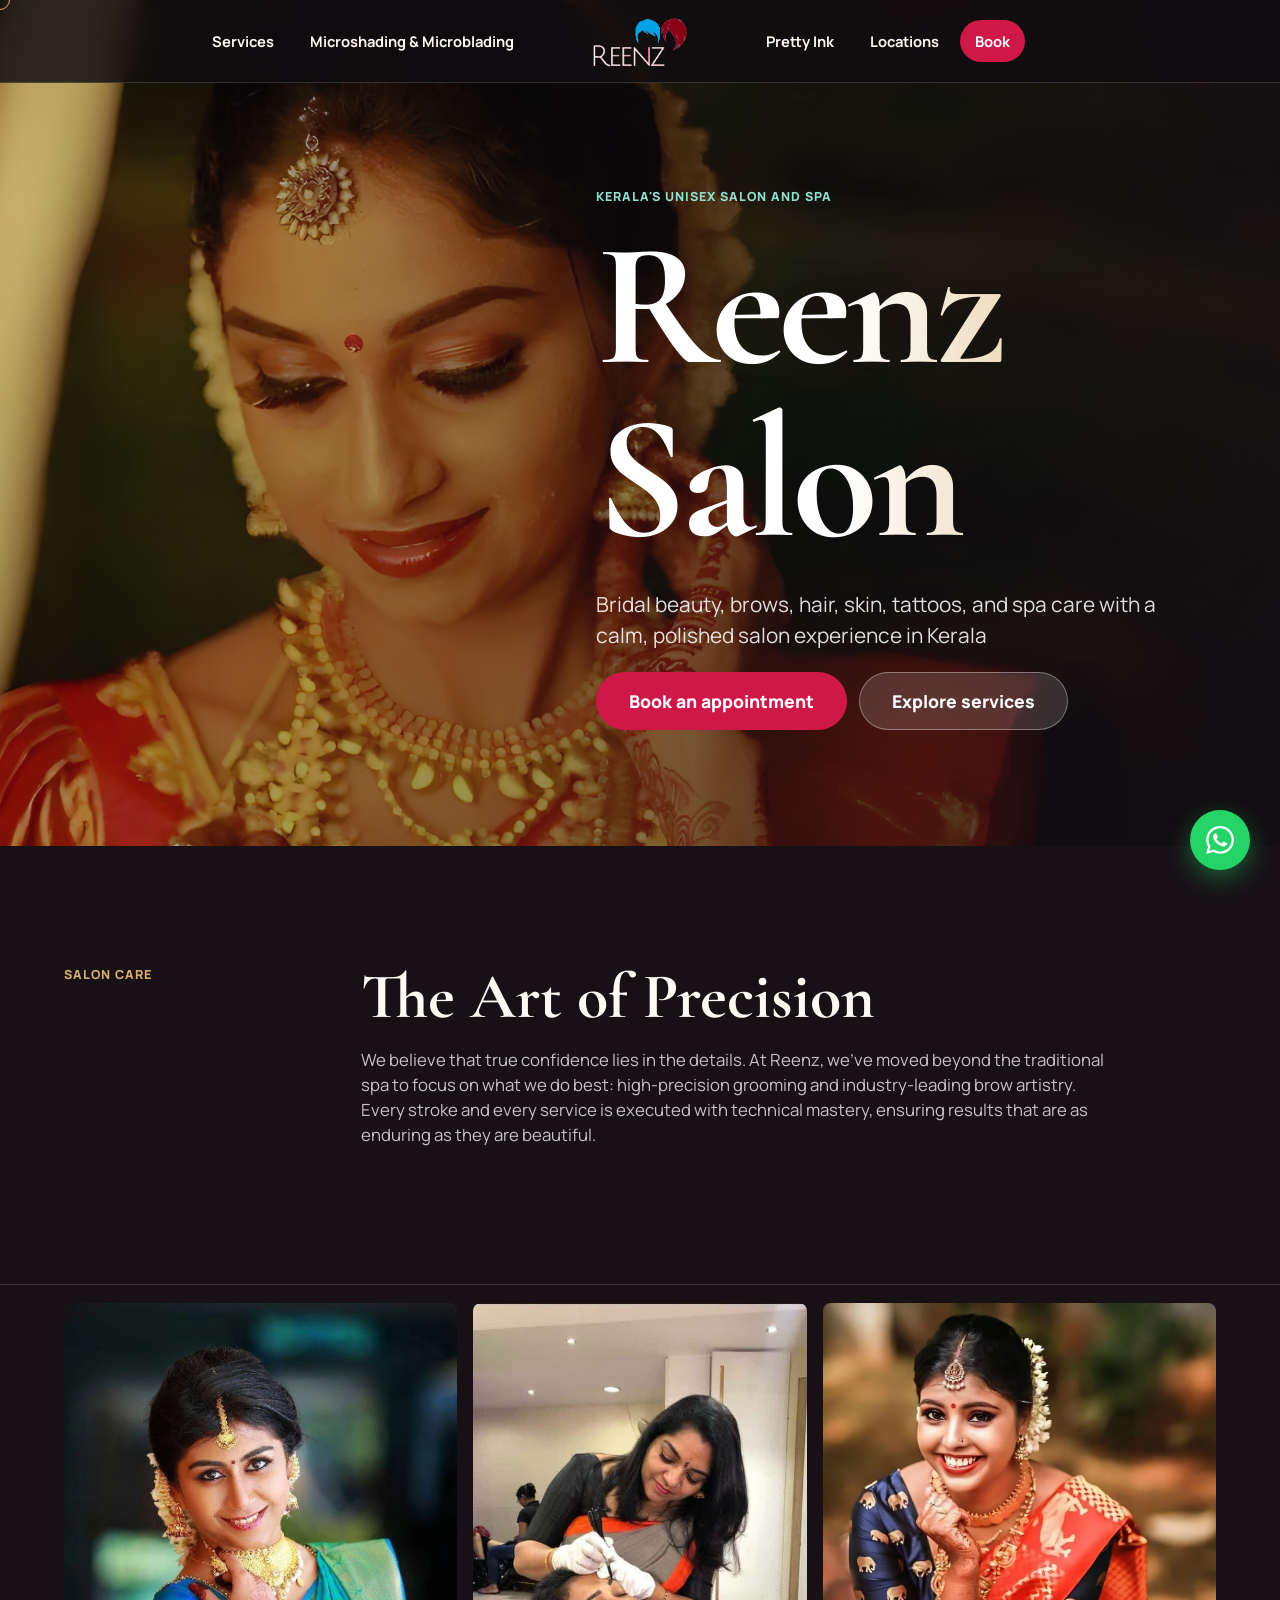
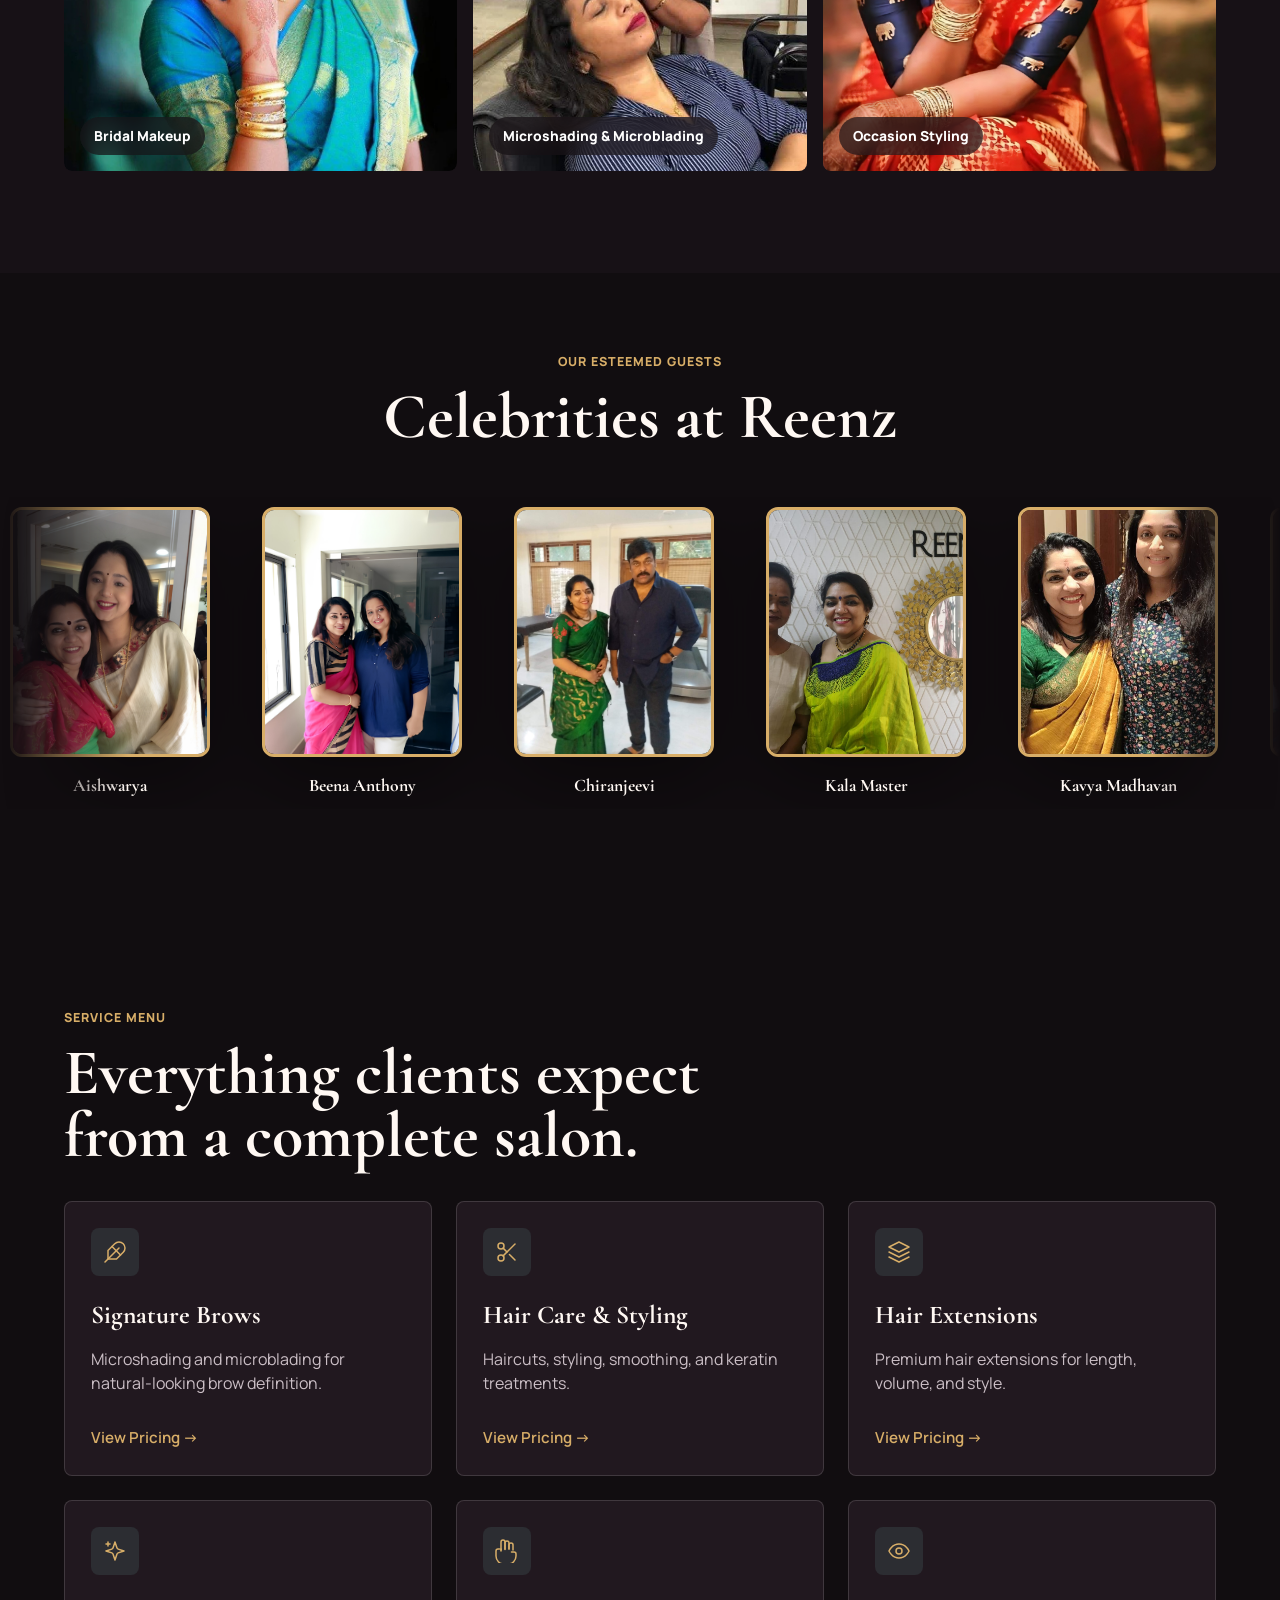
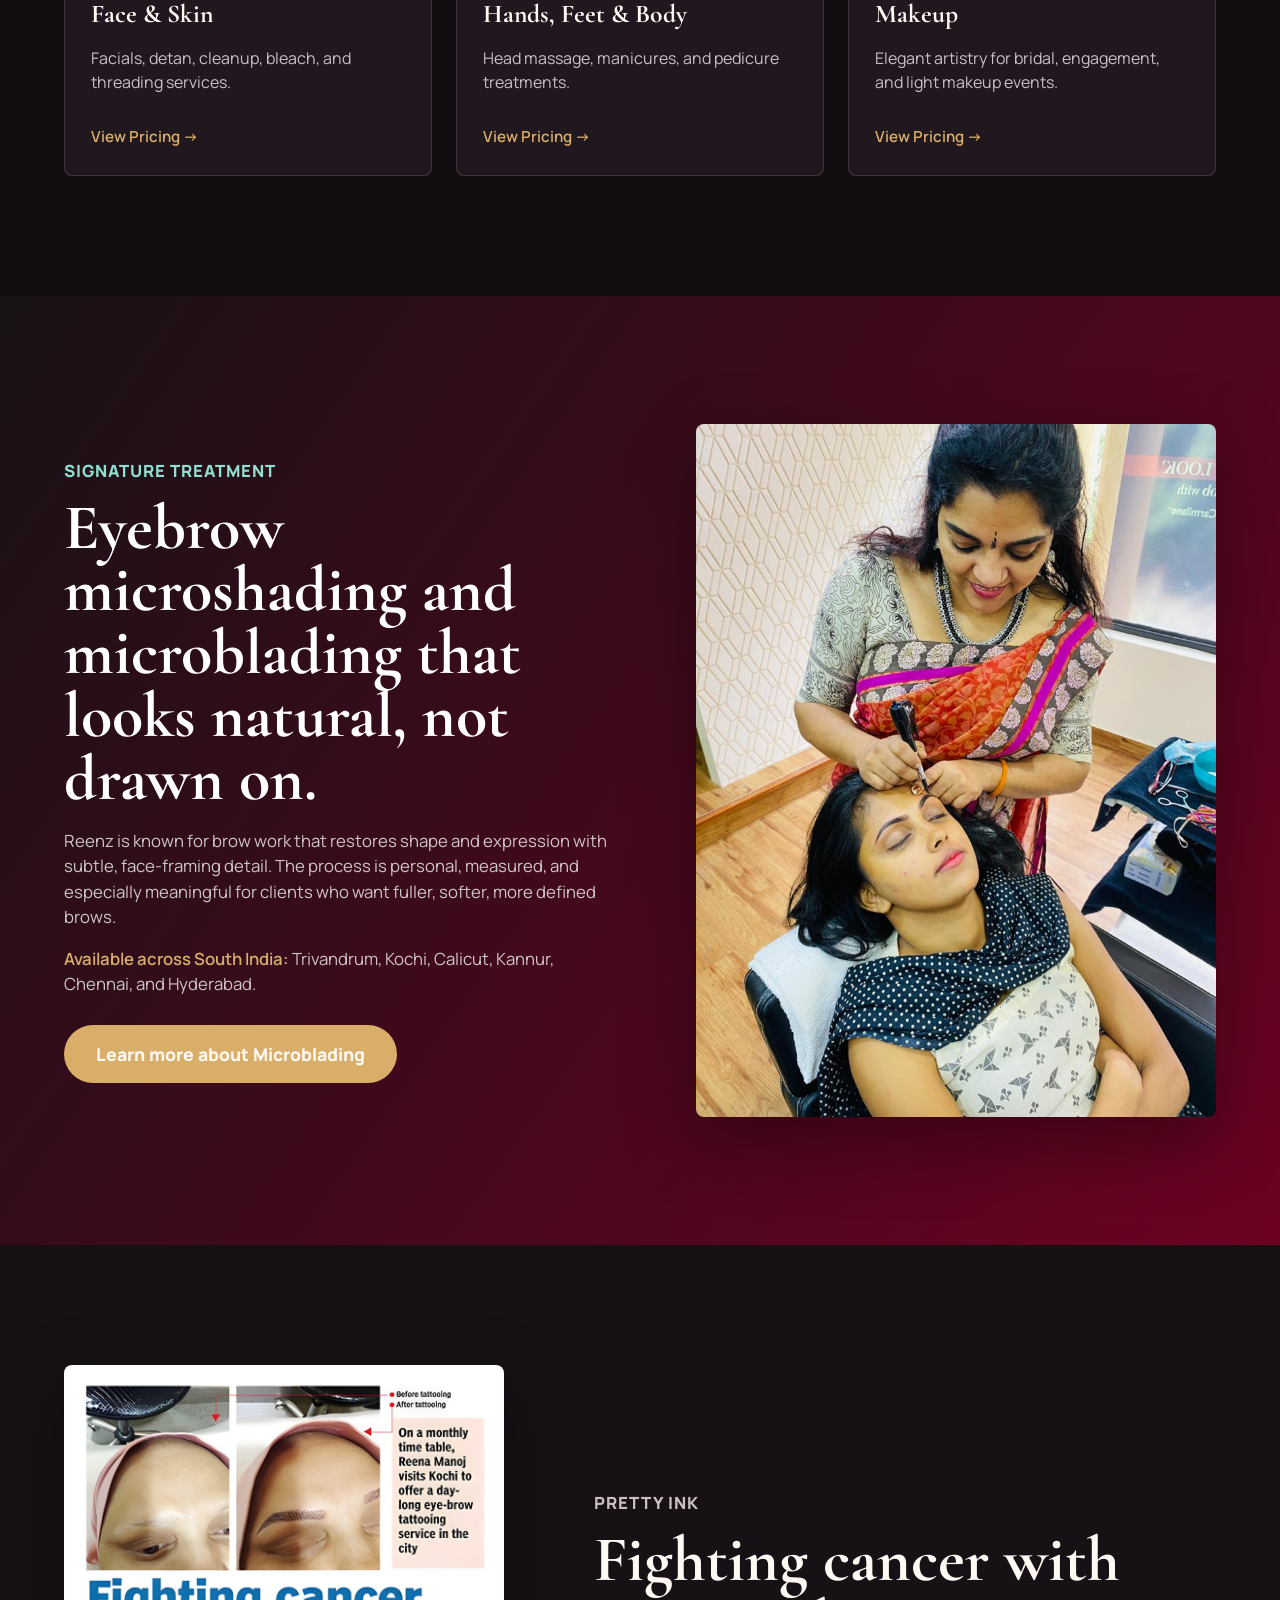
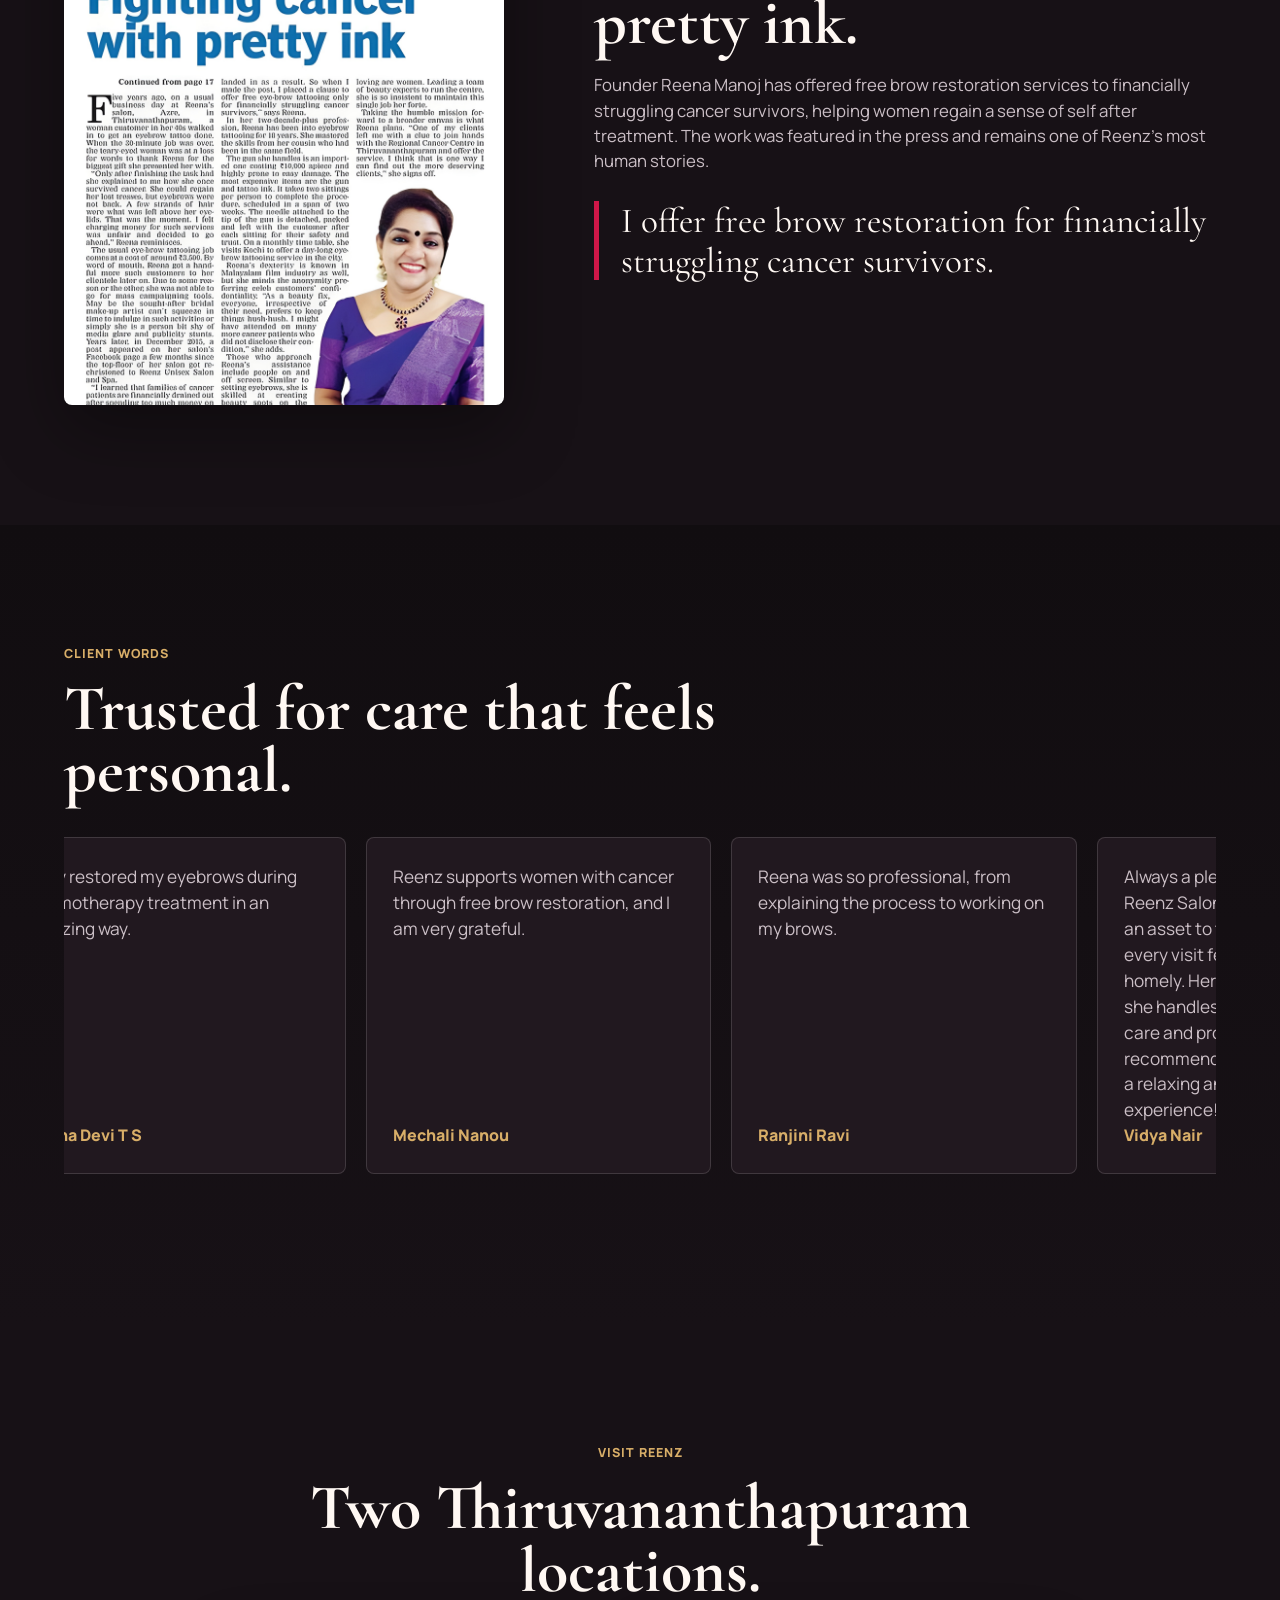
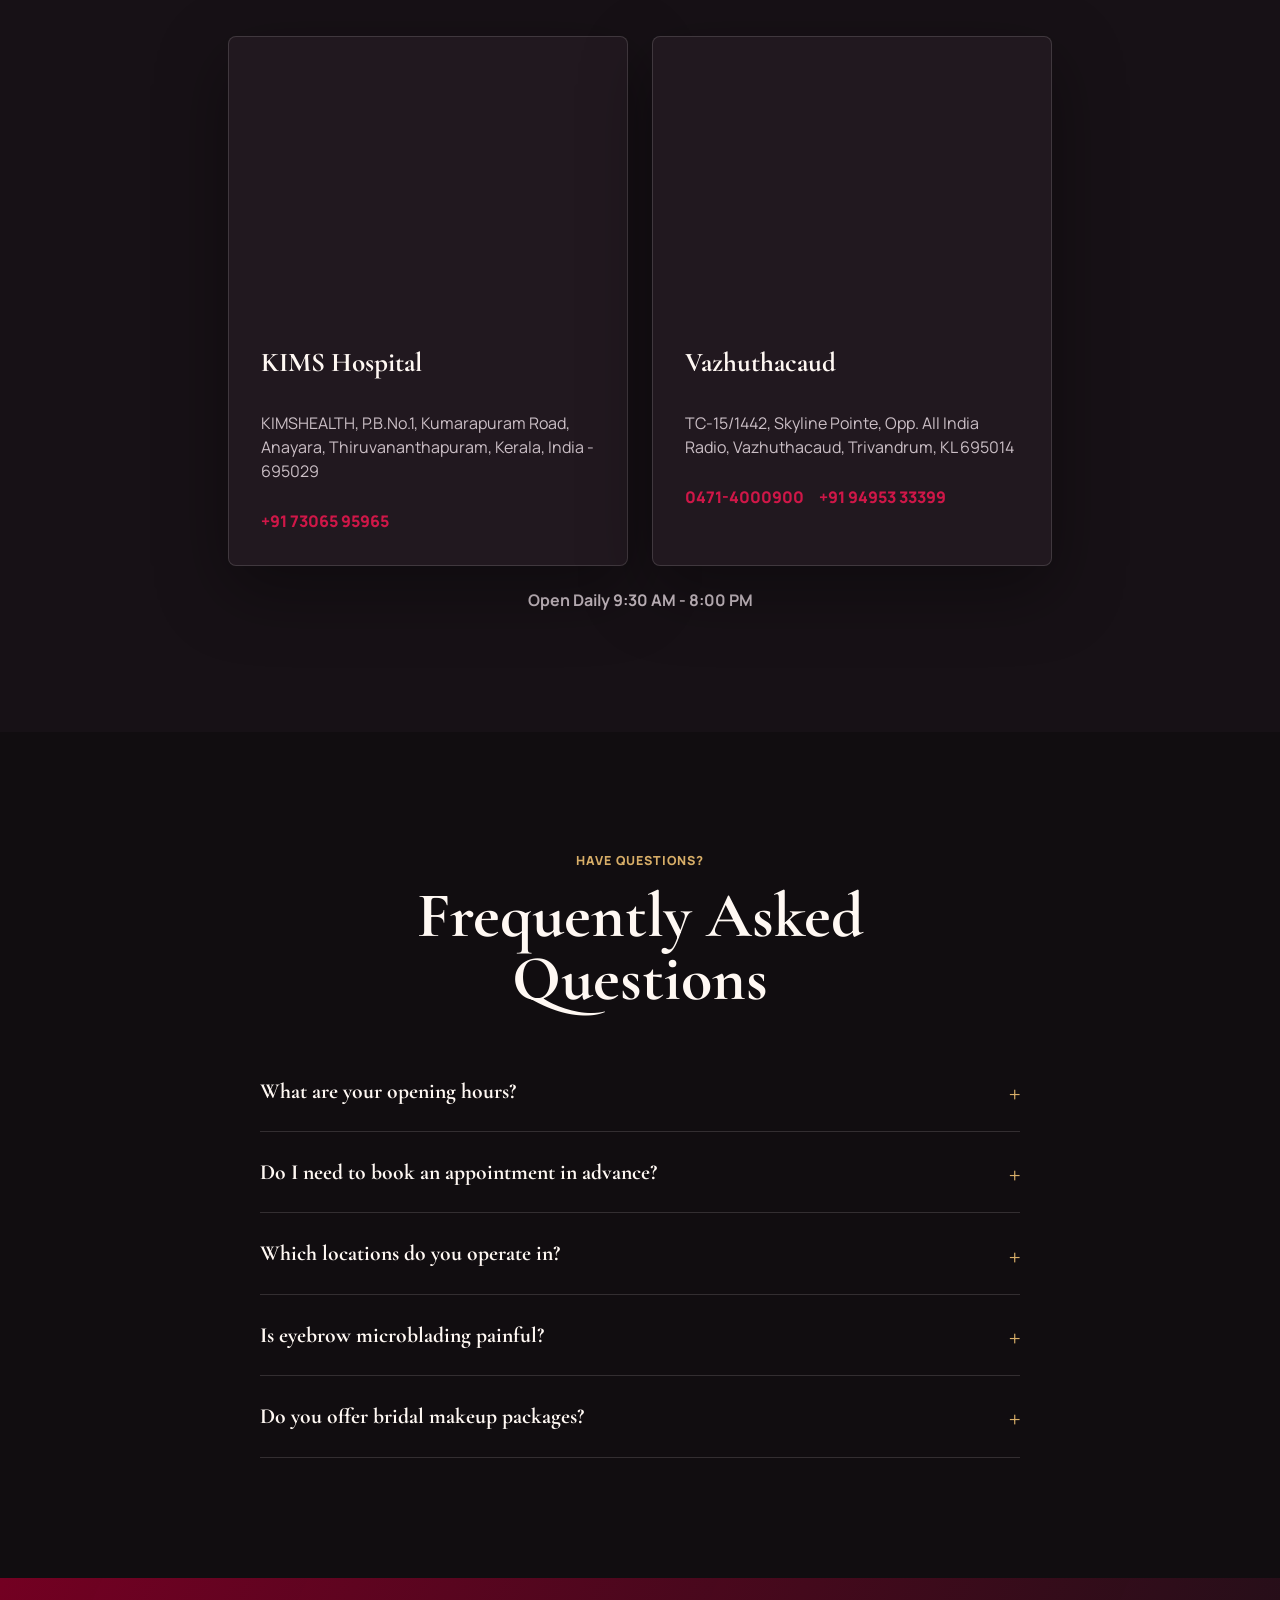
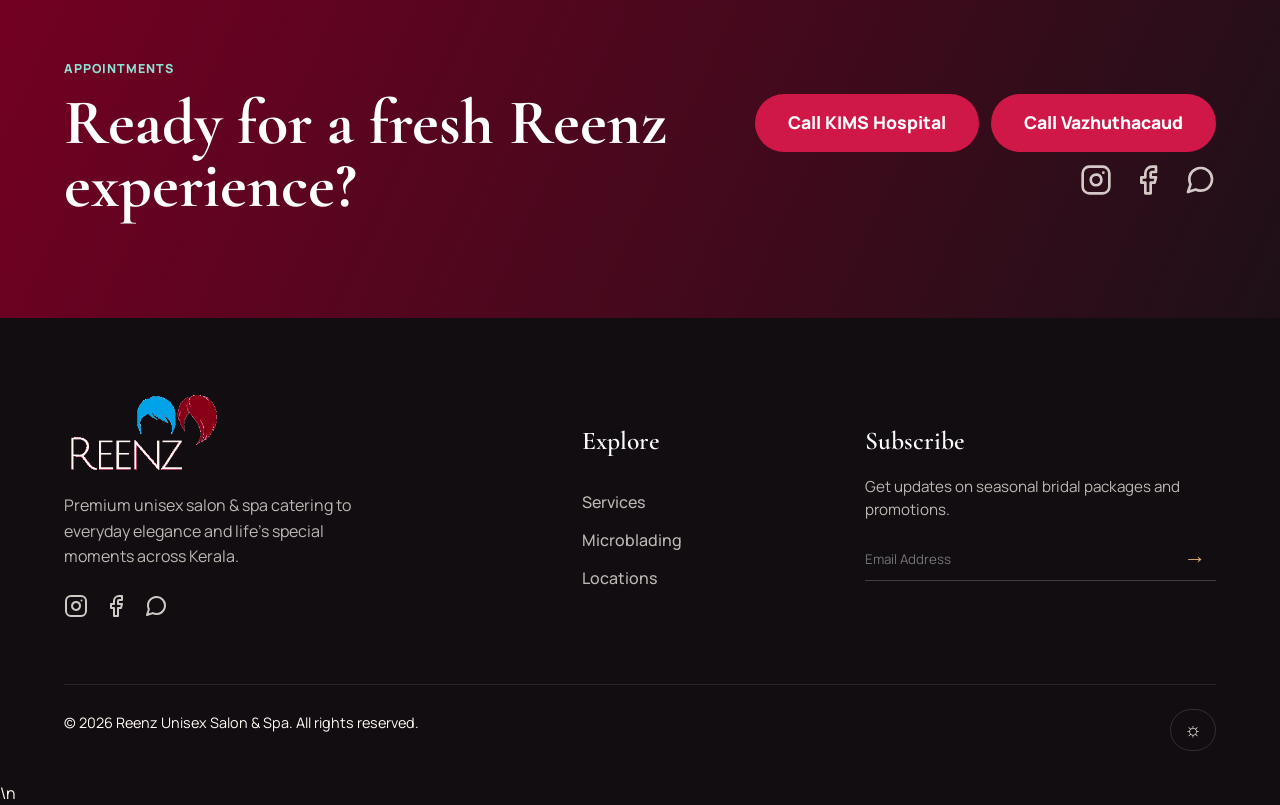
==== commit 2a8c9b20: "Update opening hours, improve logo rendering, and enhance microblading CTA button" ====
--- a/index.html
+++ b/index.html
@@ -54,7 +54,7 @@
       "name": "What are your opening hours?",
       "acceptedAnswer": {
         "@type": "Answer",
-        "text": "We are open Monday to Friday from 7:00 AM to 7:00 PM, and Saturday & Sunday from 8:00 AM to 9:00 PM."
+        "text": "We are open daily from 9:30 AM to 8:00 PM at both our Vazhuthacaud and KIMS branches."
       }
     }, {
       "@type": "Question",
@@ -261,7 +261,7 @@
         <h2>Eyebrow microshading and microblading that looks natural, not drawn on.</h2>
         <p>Reenz is known for brow work that restores shape and expression with subtle, face-framing detail. The process is personal, measured, and especially meaningful for clients who want fuller, softer, more defined brows.</p>
         <p style="margin-top: 16px; font-weight: 600; color: var(--gold);">Available across South India: <span style="font-weight: 400; color: rgba(255,255,255,0.76);">Trivandrum, Kochi, Calicut, Kannur, Chennai, and Hyderabad.</span></p>
-        <a class="text-link" href="microblading.html">Learn more about Microblading</a>
+        <a class="button primary" href="microblading.html" style="background: var(--gold); color: var(--ink); margin-top: 12px; border: none;">Learn more about Microblading</a>
       </div>
       <div class="brow-visual">
         <img src="assets/Eyebrow%20Tattoo.jpg" alt="Eyebrow Tattoo - Reenz eyebrow microshading and microblading">
@@ -346,7 +346,7 @@
           <a href="tel:+919495333399" style="margin-left: 12px;">+91 94953 33399</a>
         </article>
       </div>
-      <p class="hours">Monday to Friday 7AM-7PM · Saturday and Sunday 8AM-9PM</p>
+      <p class="hours">Open Daily 9:30 AM - 8:00 PM</p>
     </section>
 
     <section class="faq section-pad" id="faq">
@@ -358,7 +358,7 @@
         
         <details class="faq-item">
           <summary class="faq-question">What are your opening hours?</summary>
-          <div class="faq-answer"><p>We are open Monday to Friday from 7:00 AM to 7:00 PM, and Saturday &amp; Sunday from 8:00 AM to 9:00 PM.</p></div>
+          <div class="faq-answer"><p>We are open daily from 9:30 AM to 8:00 PM at both our Vazhuthacaud and KIMS branches.</p></div>
         </details>
         
         <details class="faq-item">
--- a/styles.css
+++ b/styles.css
@@ -100,6 +100,9 @@
   height: 54px;
   object-fit: contain;
   object-position: center;
+  image-rendering: high-quality;
+  transform: translateZ(0);
+  backface-visibility: hidden;
 }
 
 .logo-dark {
@@ -756,7 +759,7 @@
   gap: 50px;
   margin-bottom: 60px;
 }
-.footer-brand img { width: 160px; margin-bottom: 20px; display: block; }
+.footer-brand img { width: 160px; margin-bottom: 20px; display: block; image-rendering: high-quality; transform: translateZ(0); backface-visibility: hidden; }
 .footer-brand p { color: var(--footer-text); max-width: 320px; line-height: 1.6; }
 .footer-links { display: flex; flex-direction: column; gap: 14px; }
 .footer-links h4, .footer-newsletter h4 {
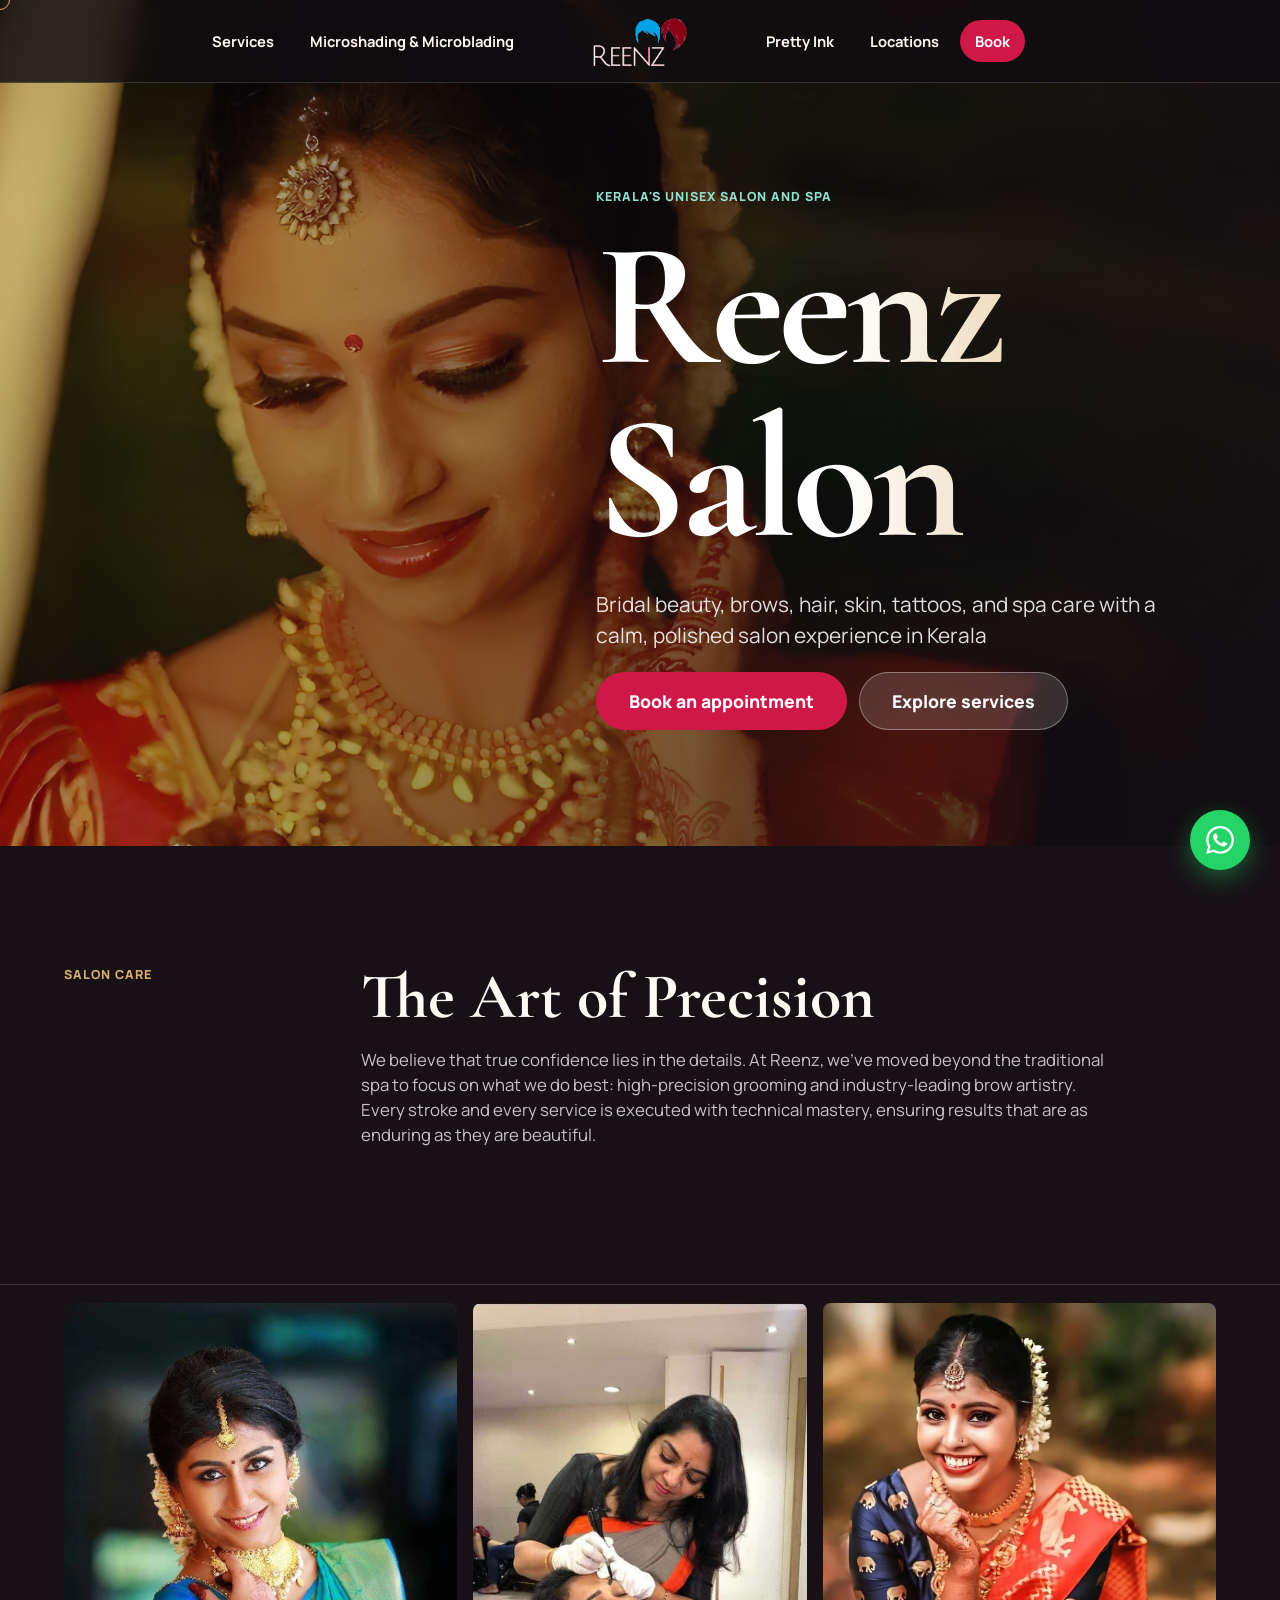
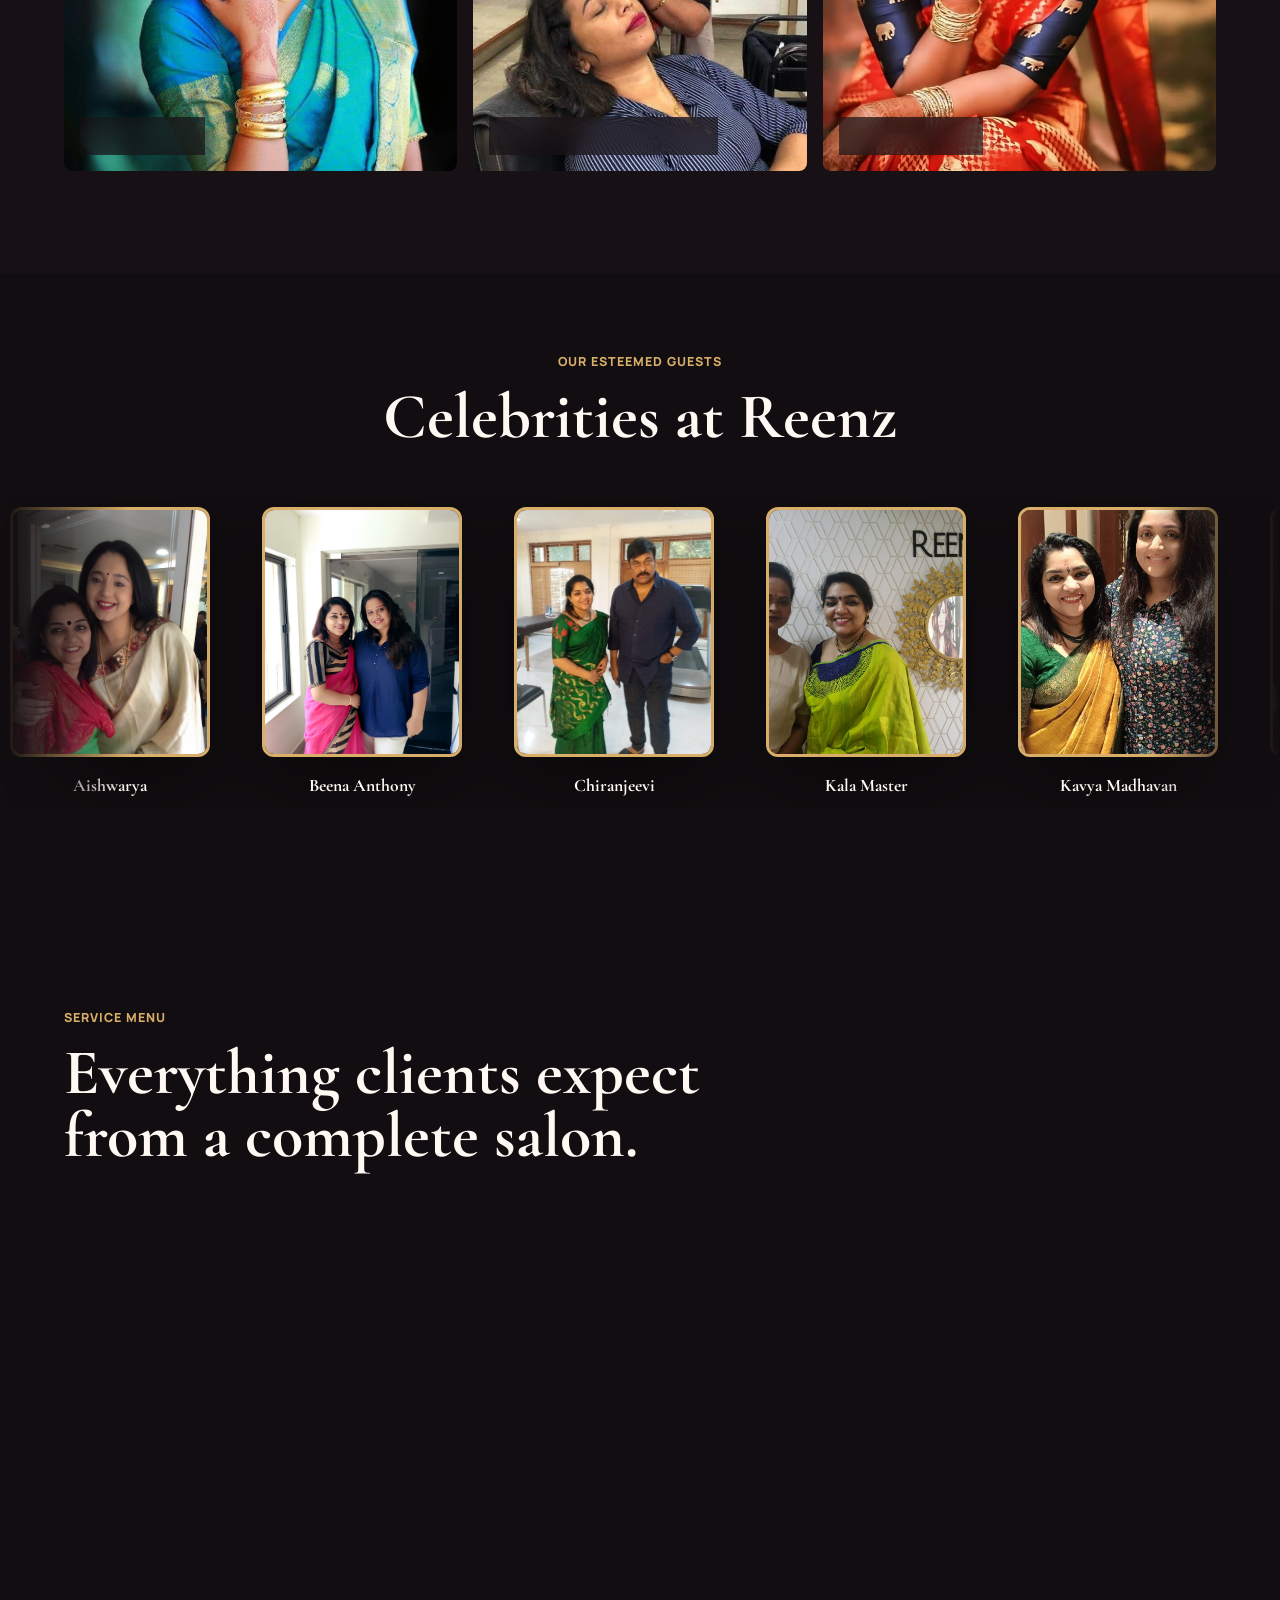
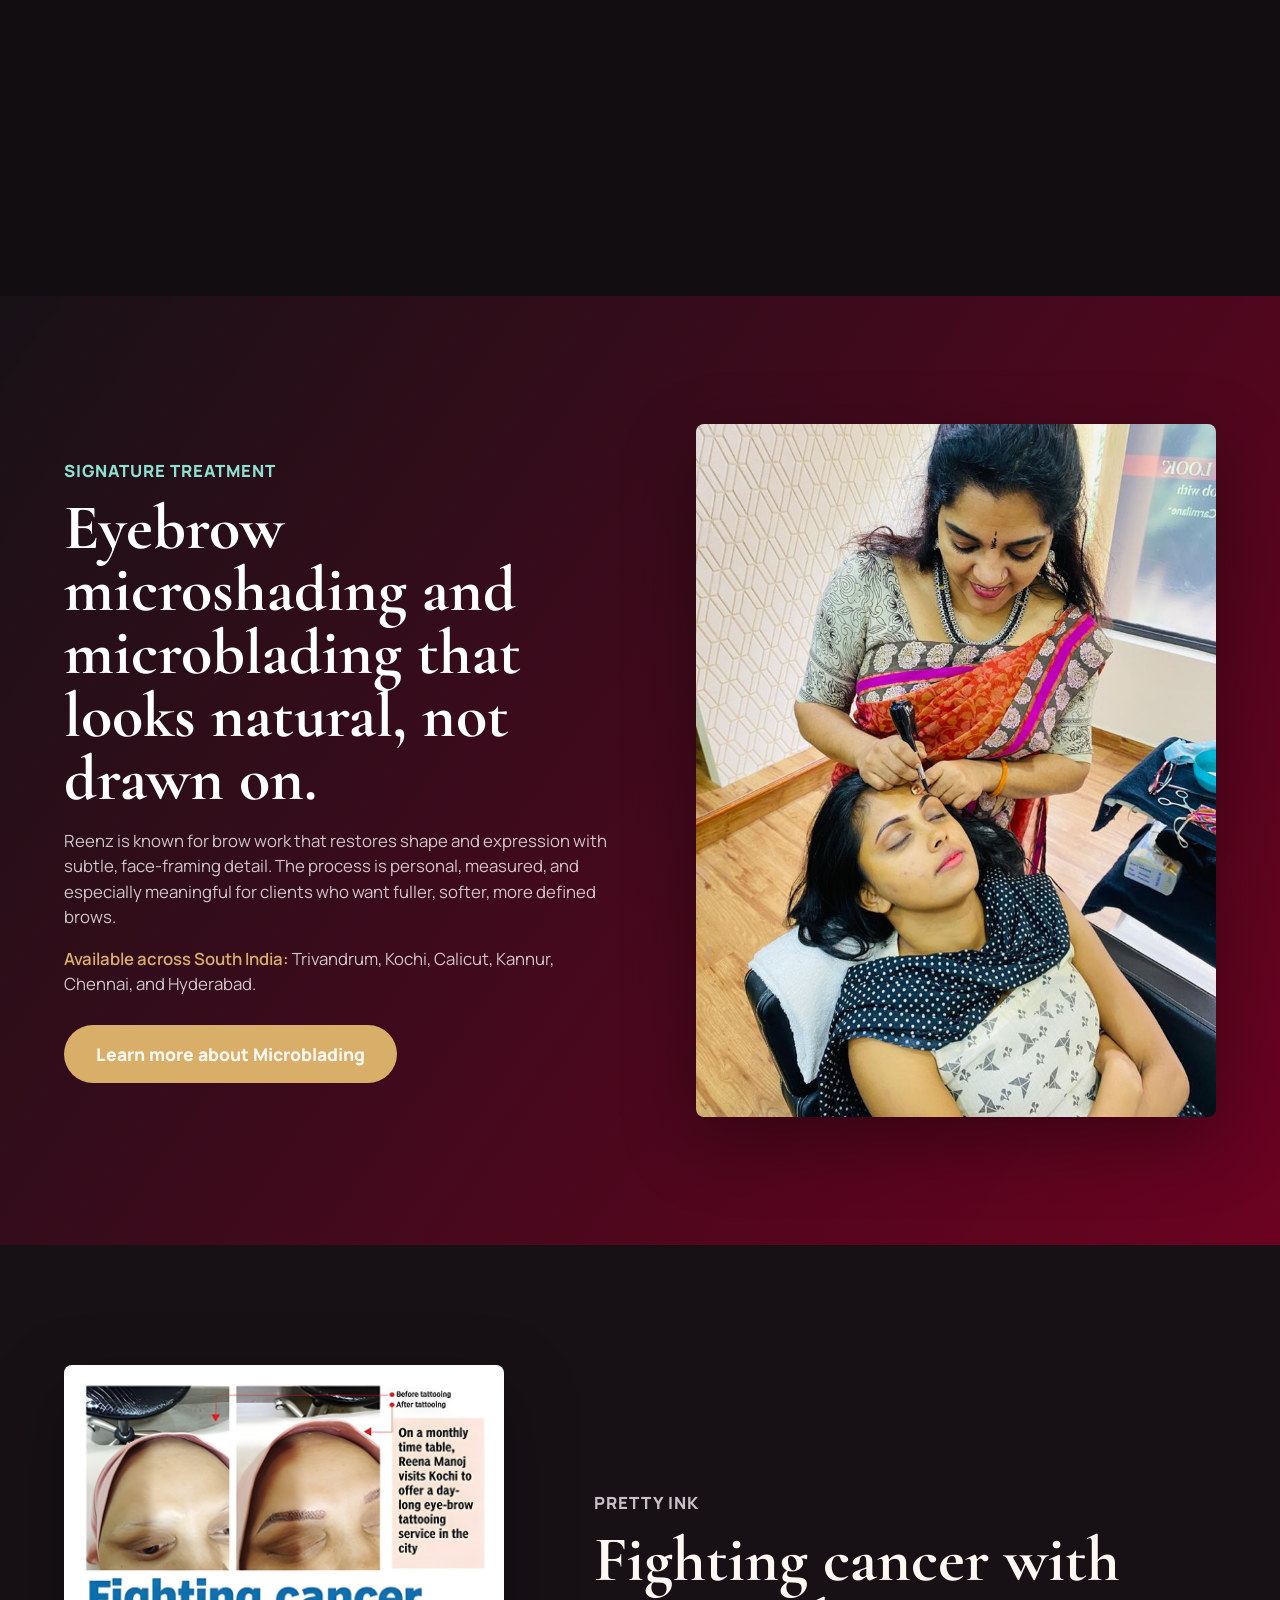
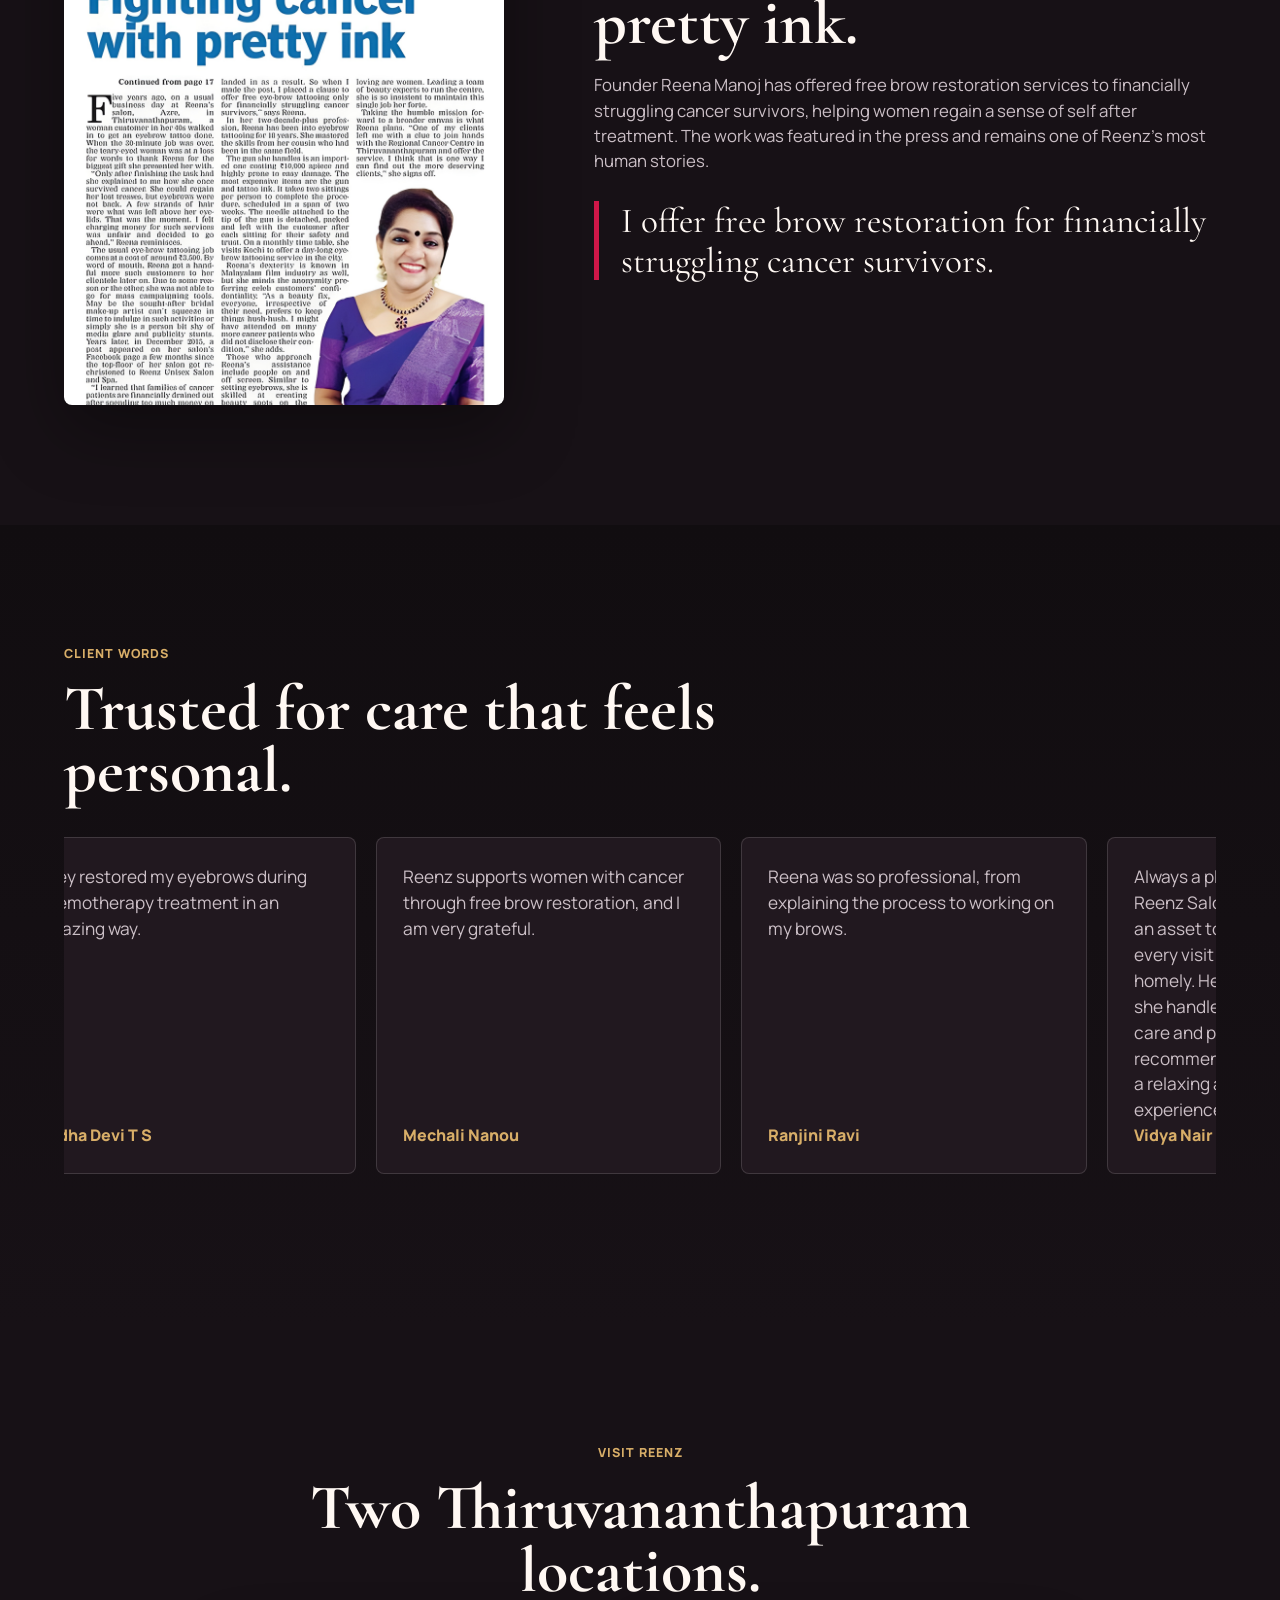
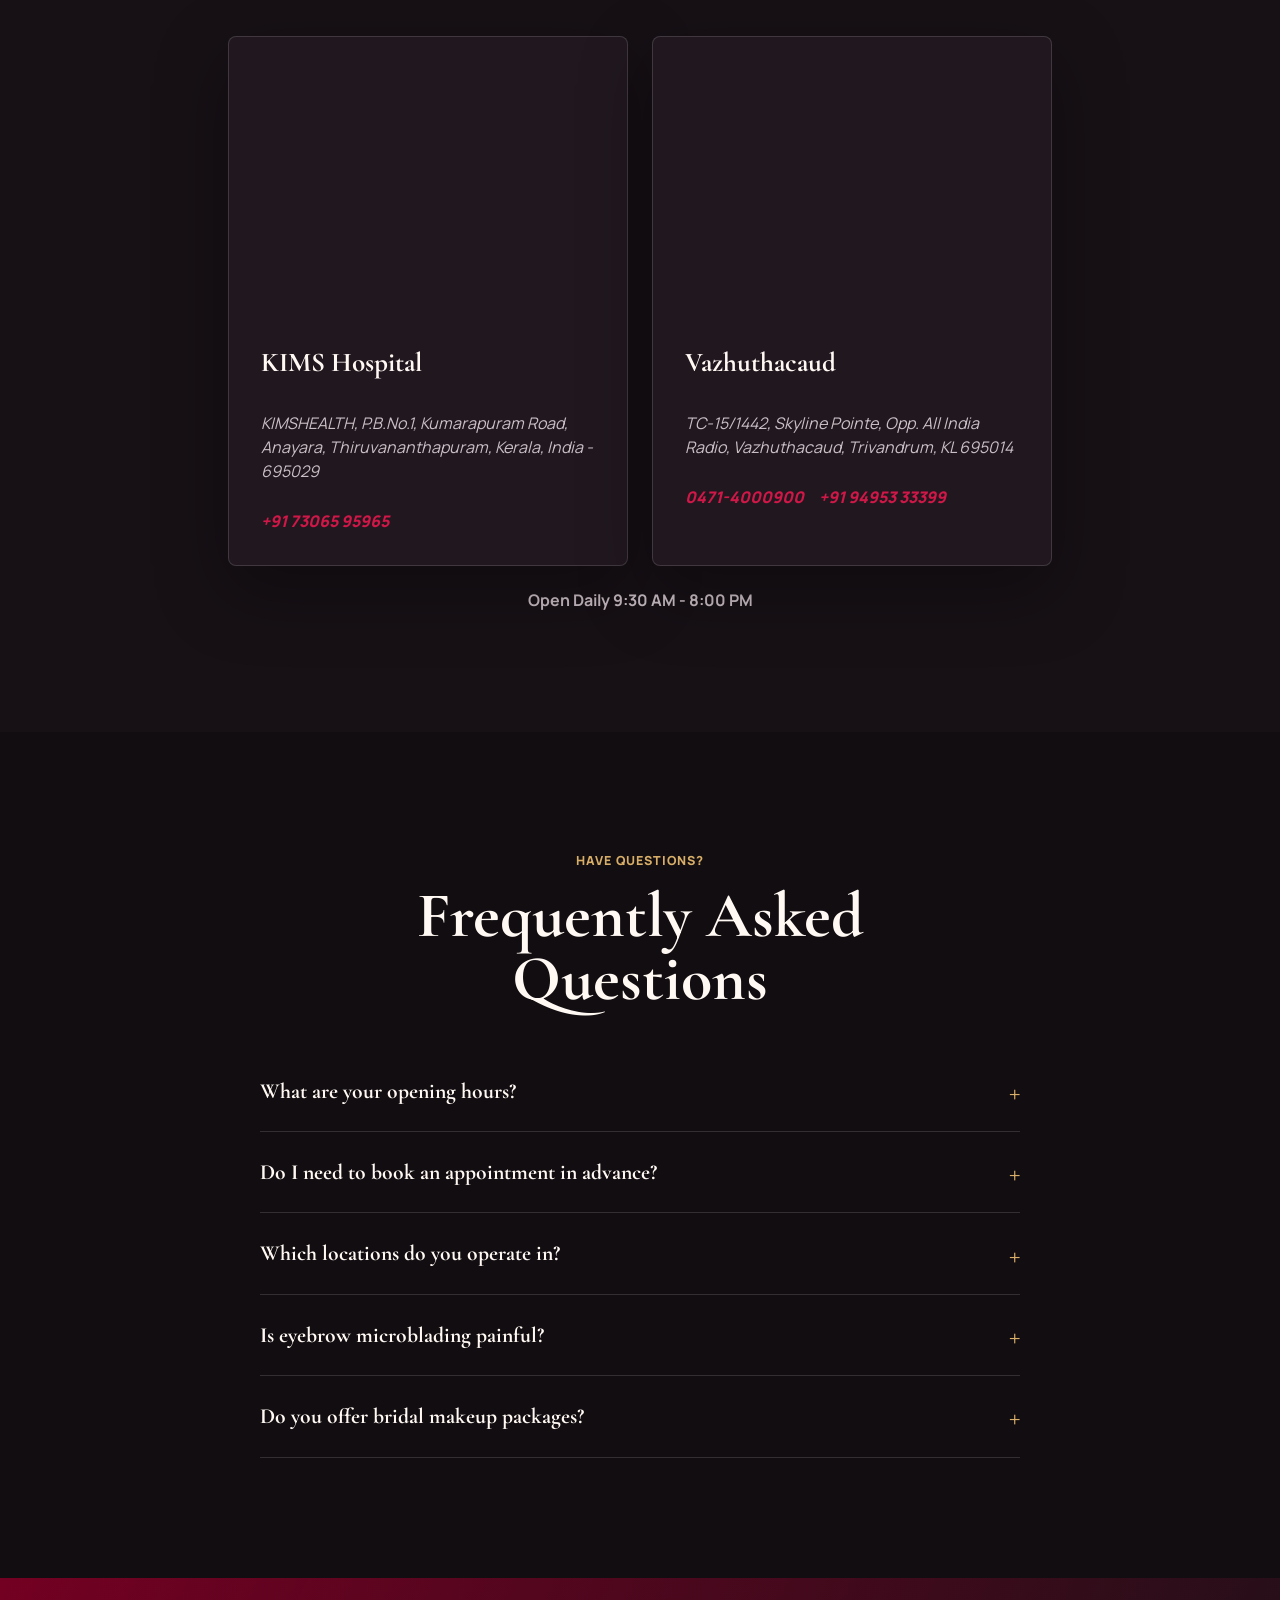
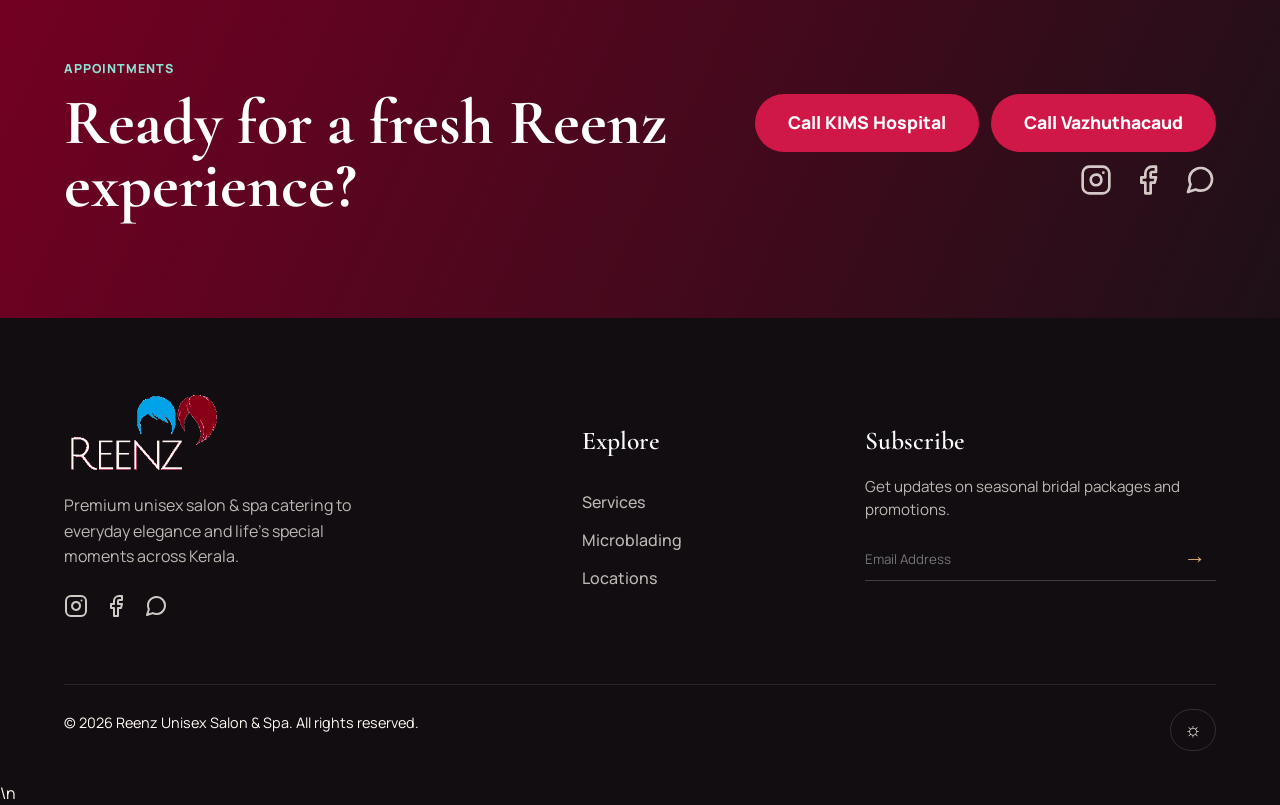
==== commit 9aba2f11: "feat: UX improvements - cursor fix, modal focus trap, back-to-top, header scroll shadow, lazy loadin" ====
--- a/index.html
+++ b/index.html
@@ -140,21 +140,21 @@
 
     <section class="image-story" aria-label="Reenz salon work">
       <figure>
-        <img src="assets/reenz-bridal-portrait-clean.jpg" alt="Traditional bridal makeup by Reenz">
+        <img src="assets/reenz-bridal-portrait-clean.jpg" alt="Traditional bridal makeup by Reenz" loading="lazy">
         <figcaption>Bridal Makeup</figcaption>
       </figure>
       <figure>
-        <img src="assets/reenz-brow-service-clean.jpg" alt="Eyebrow microshading and microblading service at Reenz">
+        <img src="assets/reenz-brow-service-clean.jpg" alt="Eyebrow microshading and microblading service at Reenz" loading="lazy">
         <figcaption>Microshading & Microblading</figcaption>
       </figure>
       <figure>
-        <img src="assets/reenz-bridal-square-clean.jpg" alt="Bridal styling by Reenz">
+        <img src="assets/reenz-bridal-square-clean.jpg" alt="Bridal styling by Reenz" loading="lazy">
         <figcaption>Occasion Styling</figcaption>
       </figure>
     </section>
 
     <section class="celebs section-pad" id="celebs">
-      <div class="section-heading" style="text-align: center; margin: 0 auto 48px auto;">
+      <div class="section-heading-centered">
         <p class="eyebrow">Our Esteemed Guests</p>
         <h2 style="margin: 0;">Celebrities at Reenz</h2>
       </div>
@@ -264,13 +264,13 @@
         <a class="button primary" href="microblading.html" style="background: var(--gold); color: var(--ink); margin-top: 12px; border: none;">Learn more about Microblading</a>
       </div>
       <div class="brow-visual">
-        <img src="assets/Eyebrow%20Tattoo.jpg" alt="Eyebrow Tattoo - Reenz eyebrow microshading and microblading">
+        <img src="assets/Eyebrow%20Tattoo.jpg" alt="Eyebrow Tattoo - Reenz eyebrow microshading and microblading" loading="lazy">
       </div>
     </section>
 
     <section class="story section-pad" id="story">
       <div class="story-media" data-modal-open="articleModal" tabindex="0" role="button" aria-label="Read full article">
-        <img src="assets/reenz-news.jpg" alt="Newspaper article about Reenz supporting cancer survivors with eyebrow microshading and microblading">
+        <img src="assets/reenz-news.jpg" alt="Newspaper article about Reenz supporting cancer survivors with eyebrow microshading and microblading" loading="lazy">
         <div class="story-media-overlay">
           <span class="read-text">Read Full Article</span>
         </div>
@@ -329,32 +329,36 @@
       </div>
       <div class="location-grid">
         <article class="location-card">
-          <div class="map-container" style="width: 100%; height: 250px; border-radius: 12px; overflow: hidden; margin-bottom: 24px;">
-            <iframe class="styled-map" width="100%" height="100%" frameborder="0" scrolling="no" marginheight="0" marginwidth="0" src="https://maps.google.com/maps?q=Reenz%20Family%20Salon%20KIMS%20Hospital%20Trivandrum&amp;t=&amp;z=14&amp;ie=UTF8&amp;iwloc=&amp;output=embed"></iframe>
+          <div class="map-wrap">
+            <iframe class="styled-map" width="100%" height="100%" frameborder="0" scrolling="no" marginheight="0" marginwidth="0" src="https://maps.google.com/maps?q=Reenz%20Family%20Salon%20KIMS%20Hospital%20Trivandrum&amp;t=&amp;z=14&amp;ie=UTF8&amp;iwloc=&amp;output=embed" title="Reenz KIMS Hospital location map" loading="lazy"></iframe>
           </div>
           <h3>KIMS Hospital</h3>
-          <p>KIMSHEALTH, P.B.No.1, Kumarapuram Road, Anayara, Thiruvananthapuram, Kerala, India - 695029</p>
-          <a href="tel:+917306595965">+91 73065 95965</a>
+          <address>
+            <p>KIMSHEALTH, P.B.No.1, Kumarapuram Road, Anayara, Thiruvananthapuram, Kerala, India - 695029</p>
+            <a href="tel:+917306595965">+91 73065 95965</a>
+          </address>
         </article>
         <article class="location-card">
-          <div class="map-container" style="width: 100%; height: 250px; border-radius: 12px; overflow: hidden; margin-bottom: 24px;">
-            <iframe class="styled-map" width="100%" height="100%" frameborder="0" scrolling="no" marginheight="0" marginwidth="0" src="https://maps.google.com/maps?q=Reenz%20Family%20Salon%20Vazhuthacaud&amp;t=&amp;z=15&amp;ie=UTF8&amp;iwloc=&amp;output=embed"></iframe>
+          <div class="map-wrap">
+            <iframe class="styled-map" width="100%" height="100%" frameborder="0" scrolling="no" marginheight="0" marginwidth="0" src="https://maps.google.com/maps?q=Reenz%20Family%20Salon%20Vazhuthacaud&amp;t=&amp;z=15&amp;ie=UTF8&amp;iwloc=&amp;output=embed" title="Reenz Vazhuthacaud location map" loading="lazy"></iframe>
           </div>
           <h3>Vazhuthacaud</h3>
-          <p>TC-15/1442, Skyline Pointe, Opp. All India Radio, Vazhuthacaud, Trivandrum, KL 695014</p>
-          <a href="tel:+914714000900">0471-4000900</a>
-          <a href="tel:+919495333399" style="margin-left: 12px;">+91 94953 33399</a>
+          <address>
+            <p>TC-15/1442, Skyline Pointe, Opp. All India Radio, Vazhuthacaud, Trivandrum, KL 695014</p>
+            <a href="tel:+914714000900">0471-4000900</a>
+            <a href="tel:+919495333399" style="margin-left: 12px;">+91 94953 33399</a>
+          </address>
         </article>
       </div>
       <p class="hours">Open Daily 9:30 AM - 8:00 PM</p>
     </section>
 
     <section class="faq section-pad" id="faq">
-      <div class="section-heading" style="max-width: 600px; margin: 0 auto 40px auto; text-align: center;">
+      <div class="faq-heading-wrap">
         <p class="eyebrow">Have Questions?</p>
         <h2 style="margin: 0;">Frequently Asked Questions</h2>
       </div>
-      <div class="faq-container" style="max-width: 760px; margin: 0 auto;">
+      <div class="faq-body">
         
         <details class="faq-item">
           <summary class="faq-question">What are your opening hours?</summary>
@@ -451,6 +455,11 @@
     </div>
   </footer>
 
+  <!-- Back to Top -->
+  <a href="#top" class="back-to-top" aria-label="Back to top">
+    <svg width="20" height="20" viewBox="0 0 24 24" fill="none" stroke="currentColor" stroke-width="2.5" stroke-linecap="round" stroke-linejoin="round"><polyline points="18 15 12 9 6 15"/></svg>
+  </a>
+
   <a href="https://wa.me/919395333399" class="whatsapp-float" target="_blank" rel="noopener noreferrer" aria-label="Chat with us on WhatsApp">
     <svg xmlns="http://www.w3.org/2000/svg" viewBox="0 0 24 24" width="28" height="28" fill="currentColor">
       <path d="M17.472 14.382c-.297-.149-1.758-.867-2.03-.967-.273-.099-.471-.148-.67.15-.197.297-.767.966-.94 1.164-.173.199-.347.223-.644.075-.297-.15-1.255-.463-2.39-1.475-.883-.788-1.48-1.761-1.653-2.059-.173-.297-.018-.458.13-.606.134-.133.298-.347.446-.52.149-.174.198-.298.298-.497.099-.198.05-.371-.025-.52-.075-.149-.669-1.612-.916-2.207-.242-.579-.487-.5-.669-.51a12.8 12.8 0 0 0-.57-.01c-.198 0-.52.074-.792.372-.272.297-1.04 1.016-1.04 2.479 0 1.462 1.065 2.875 1.213 3.074.149.198 2.096 3.2 5.077 4.487.709.306 1.262.489 1.694.625.712.227 1.36.195 1.871.118.571-.085 1.758-.719 2.006-1.413.248-.694.248-1.289.173-1.413-.074-.124-.272-.198-.57-.347m-5.421 7.403h-.004a9.87 9.87 0 0 1-5.031-1.378l-.361-.214-3.741.982.998-3.648-.235-.374a9.86 9.86 0 0 1-1.51-5.26c.001-5.45 4.436-9.884 9.888-9.884 2.64 0 5.122 1.03 6.988 2.898a9.825 9.825 0 0 1 2.893 6.994c-.003 5.45-4.437 9.884-9.885 9.884m8.413-18.297A11.815 11.815 0 0 0 12.05 0C5.495 0 .16 5.335.157 11.892c0 2.096.547 4.142 1.588 5.945L.057 24l6.305-1.654a11.882 11.882 0 0 0 5.683 1.448h.005c6.554 0 11.89-5.335 11.893-11.893a11.821 11.821 0 0 0-3.48-8.413z"/>
--- a/styles.css
+++ b/styles.css
@@ -63,11 +63,14 @@
   font-family: var(--body);
   line-height: 1.5;
   transition: background-color 180ms ease, color 180ms ease;
-  cursor: none;
-}
-
-a, button, input, select, textarea {
-  cursor: none;
+}
+
+/* Custom cursor only on pointer (non-touch) devices */
+@media (pointer: fine) {
+  body,
+  a, button, input, select, textarea {
+    cursor: none;
+  }
 }
 
 img {
@@ -93,6 +96,19 @@
   background: var(--header-bg);
   border-bottom: 1px solid var(--line);
   backdrop-filter: blur(18px);
+  transition: box-shadow 0.3s ease, background 0.3s ease, padding 0.3s ease;
+}
+
+.site-header.is-scrolled {
+  padding-top: 10px;
+  padding-bottom: 10px;
+  box-shadow: 0 8px 32px rgba(23, 17, 22, 0.12);
+  background: var(--header-bg);
+  backdrop-filter: blur(28px);
+}
+
+body[data-theme="dark"] .site-header.is-scrolled {
+  box-shadow: 0 8px 32px rgba(0, 0, 0, 0.3);
 }
 
 .brand img {
@@ -945,7 +961,7 @@
     align-items: flex-start;
     gap: 20px;
   }
-  body, a, button, input, select, textarea { cursor: auto; }
+  body, a, button, input, select, textarea { cursor: auto !important; }
   .custom-cursor { display: none; }
 }
 
@@ -1030,7 +1046,7 @@
   padding: 20px;
   opacity: 0;
   visibility: hidden;
-  transition: opacity 0.3s ease, visibility 0.3s ease;
+  transition: opacity 0.35s ease, visibility 0.35s ease;
 }
 
 .article-modal.is-open {
@@ -1056,13 +1072,16 @@
   border-radius: 12px;
   overflow-y: auto;
   box-shadow: 0 30px 100px rgba(0, 0, 0, 0.5);
-  transform: translateY(20px) scale(0.98);
-  transition: transform 0.4s cubic-bezier(0.2, 0.8, 0.2, 1);
+  /* Premium entrance animation */
+  opacity: 0;
+  transform: scale(0.95) translateY(20px);
+  transition: opacity 0.4s cubic-bezier(0.2, 0.8, 0.2, 1), transform 0.4s cubic-bezier(0.2, 0.8, 0.2, 1);
   border: 1px solid var(--line);
 }
 
 .article-modal.is-open .modal-content {
-  transform: translateY(0) scale(1);
+  opacity: 1;
+  transform: scale(1) translateY(0);
 }
 
 .modal-close {
@@ -1369,17 +1388,7 @@
   color: var(--rose);
 }
 
-/* Scroll Animations */
-.reveal {
-  opacity: 0;
-  transform: translateY(40px);
-  transition: opacity 0.8s ease-out, transform 0.8s cubic-bezier(0.2, 0.8, 0.2, 1);
-}
-
-.reveal.active {
-  opacity: 1;
-  transform: translateY(0);
-}
+/* Scroll Animations — single canonical rule (duplicate above removed) */
 
 /* Staggering for lists */
 .menu-card:nth-child(2) { transition-delay: 0.1s; }
@@ -1396,3 +1405,79 @@
   filter: var(--map-filter);
   transition: filter 0.5s ease;
 }
+
+/* Back-to-Top Button */
+.back-to-top {
+  position: fixed;
+  bottom: 100px;
+  right: 30px;
+  z-index: 90;
+  width: 46px;
+  height: 46px;
+  border-radius: 50%;
+  background: var(--card);
+  border: 1px solid var(--line);
+  color: var(--ink);
+  display: flex;
+  align-items: center;
+  justify-content: center;
+  box-shadow: 0 4px 16px rgba(23, 17, 22, 0.12);
+  opacity: 0;
+  visibility: hidden;
+  transform: translateY(10px);
+  transition: opacity 0.3s ease, visibility 0.3s ease, transform 0.3s cubic-bezier(0.2, 0.8, 0.2, 1), background 0.2s ease, box-shadow 0.2s ease;
+  text-decoration: none;
+}
+
+.back-to-top.is-visible {
+  opacity: 1;
+  visibility: visible;
+  transform: translateY(0);
+}
+
+.back-to-top:hover {
+  background: var(--gold);
+  color: #fff;
+  border-color: var(--gold);
+  box-shadow: 0 8px 24px rgba(196, 147, 79, 0.35);
+  transform: translateY(-3px);
+}
+
+@media (max-width: 620px) {
+  .back-to-top {
+    bottom: 82px;
+    right: 20px;
+    width: 40px;
+    height: 40px;
+  }
+}
+
+/* Utility classes replacing inline styles */
+.text-center { text-align: center; }
+.mx-auto { margin-left: auto; margin-right: auto; }
+.section-heading-centered {
+  text-align: center;
+  margin: 0 auto 48px auto;
+}
+.section-heading-centered h2 {
+  margin: 0;
+}
+.faq-heading-wrap {
+  max-width: 600px;
+  margin: 0 auto 40px auto;
+  text-align: center;
+}
+.faq-heading-wrap h2 {
+  margin: 0;
+}
+.faq-body {
+  max-width: 760px;
+  margin: 0 auto;
+}
+.map-wrap {
+  width: 100%;
+  height: 250px;
+  border-radius: 12px;
+  overflow: hidden;
+  margin-bottom: 24px;
+}
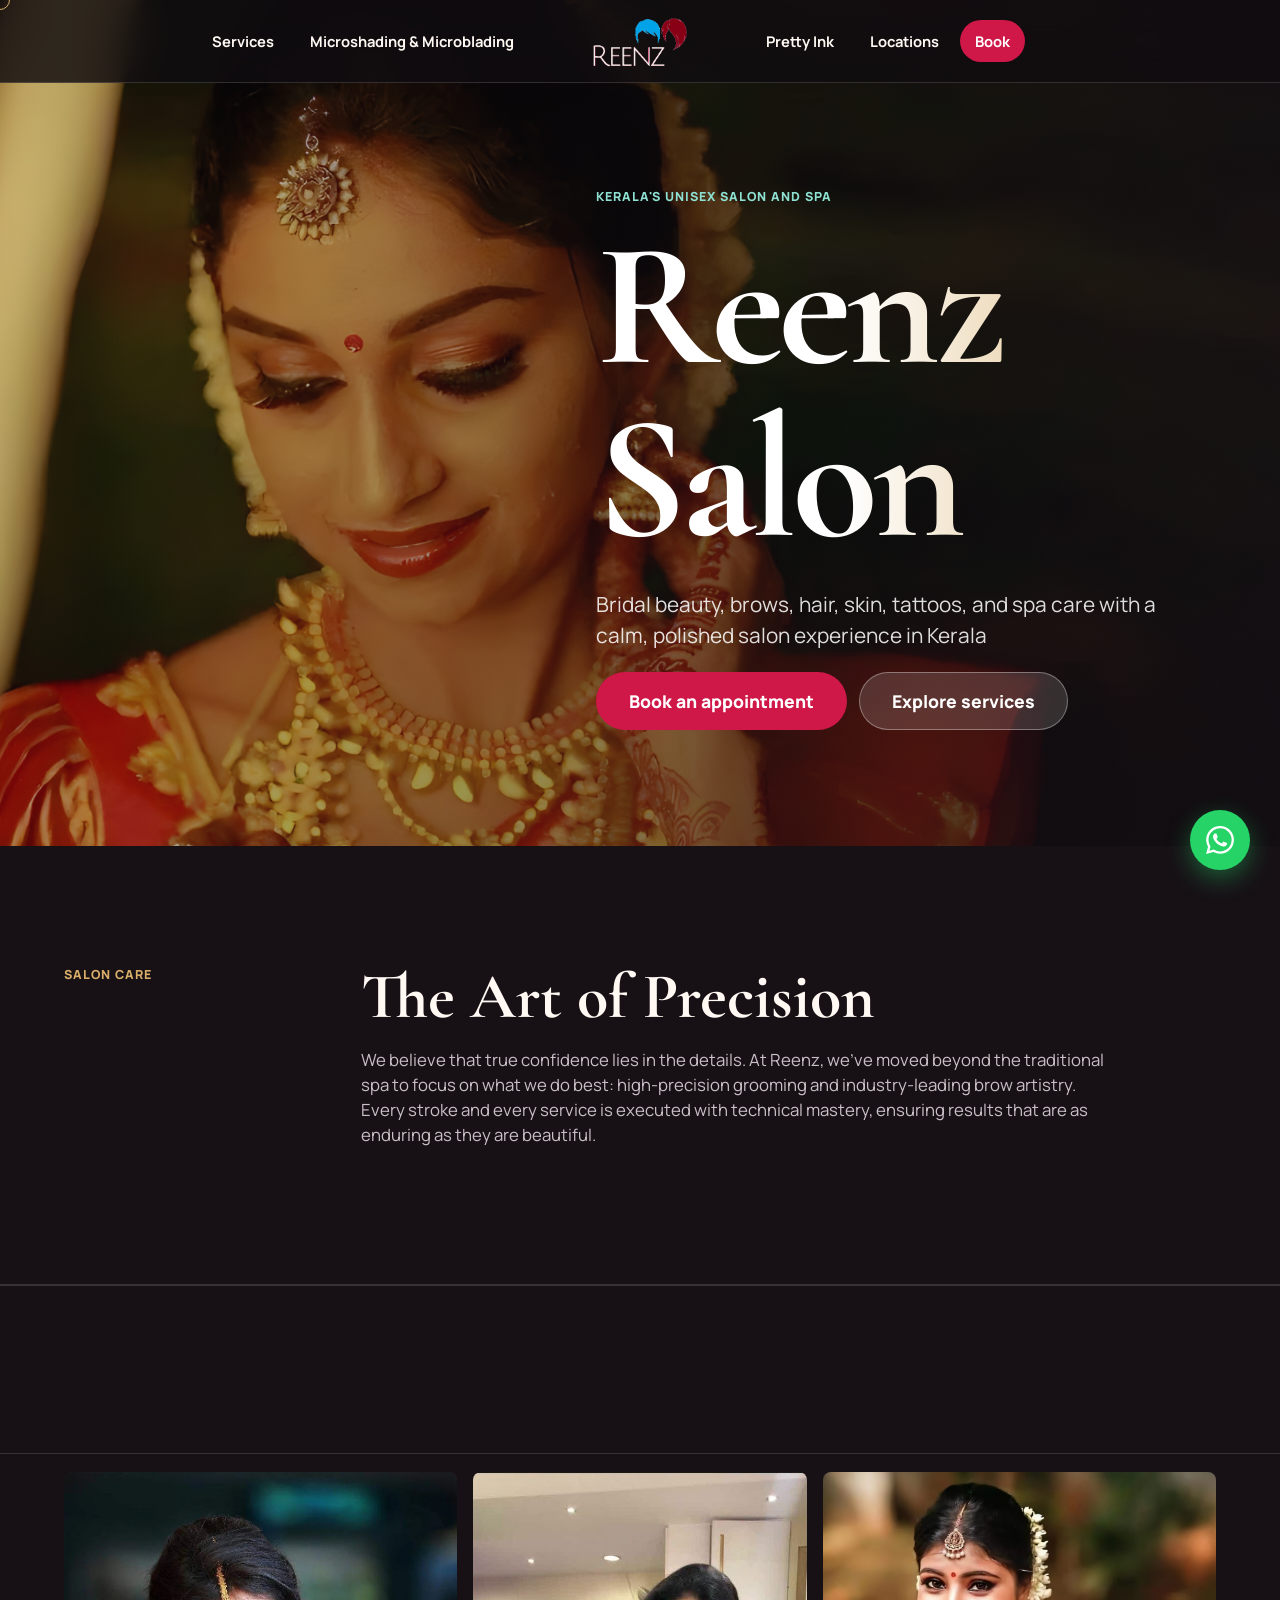
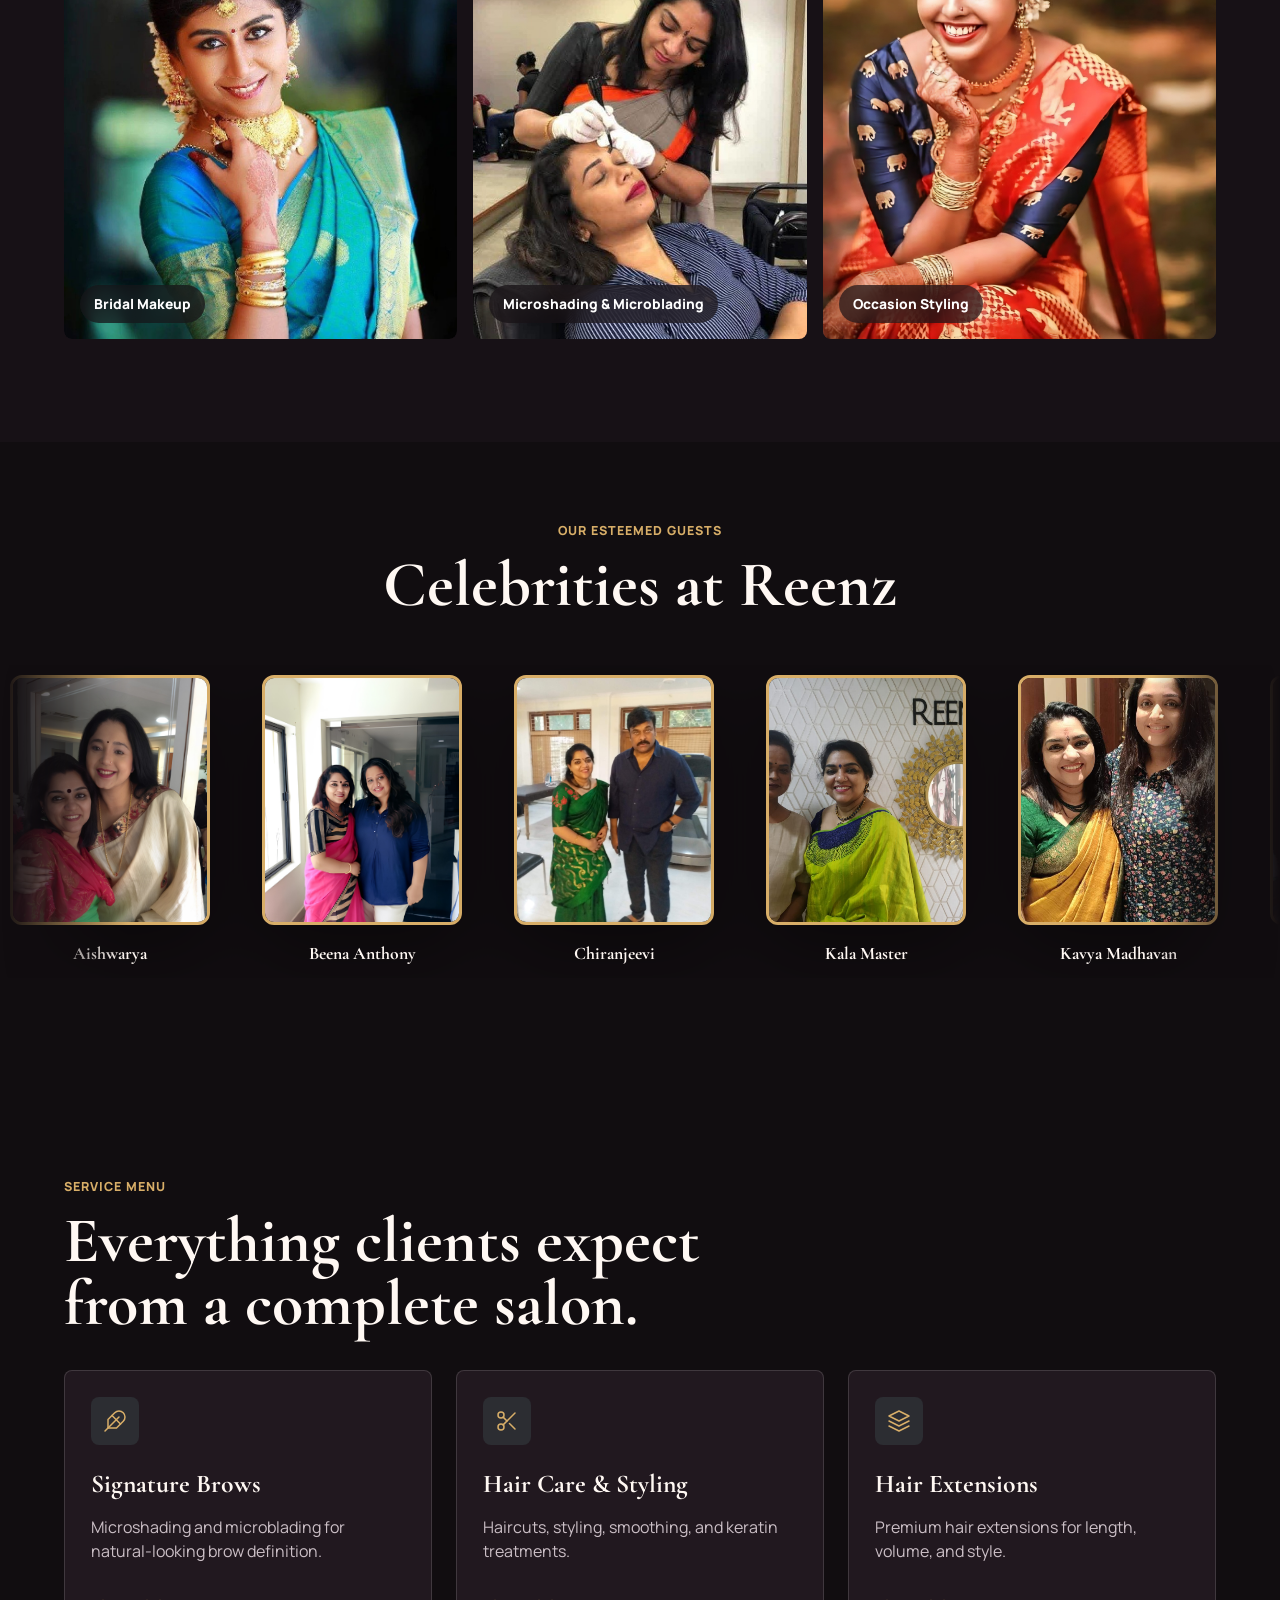
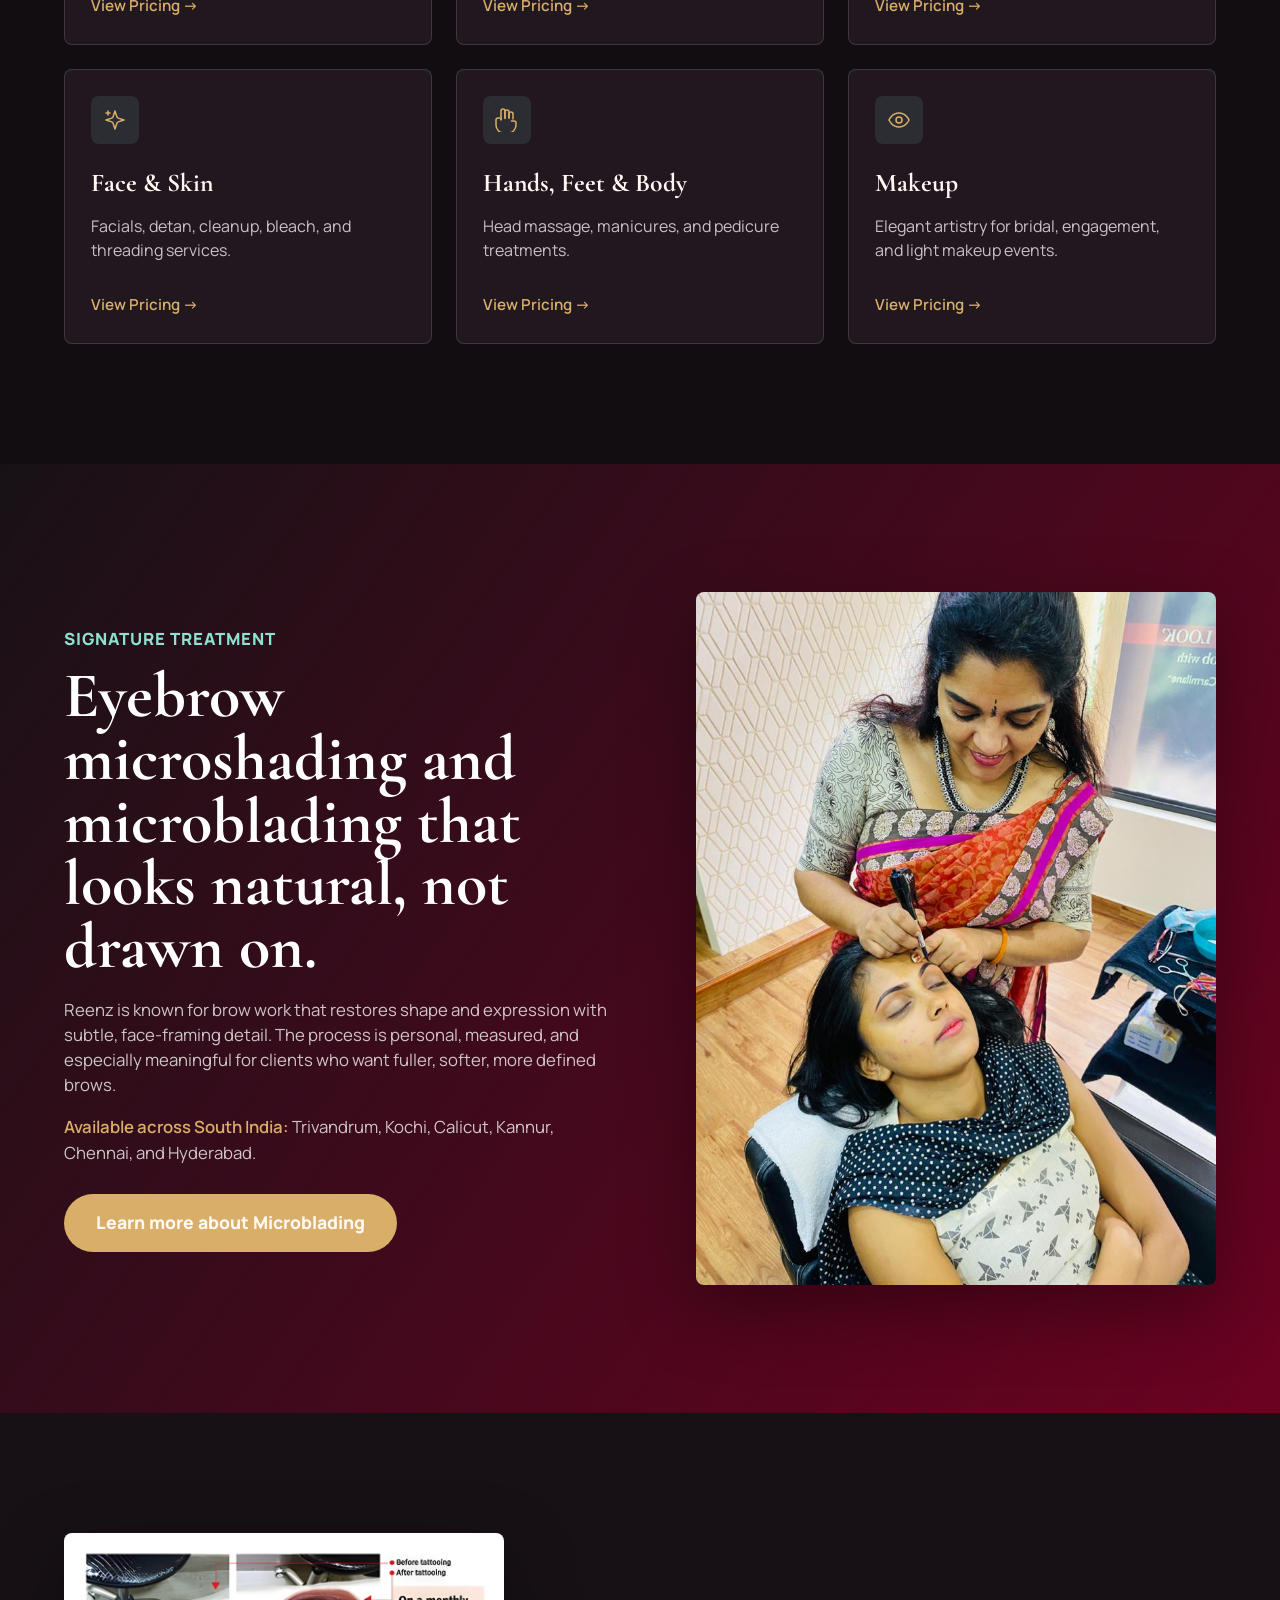
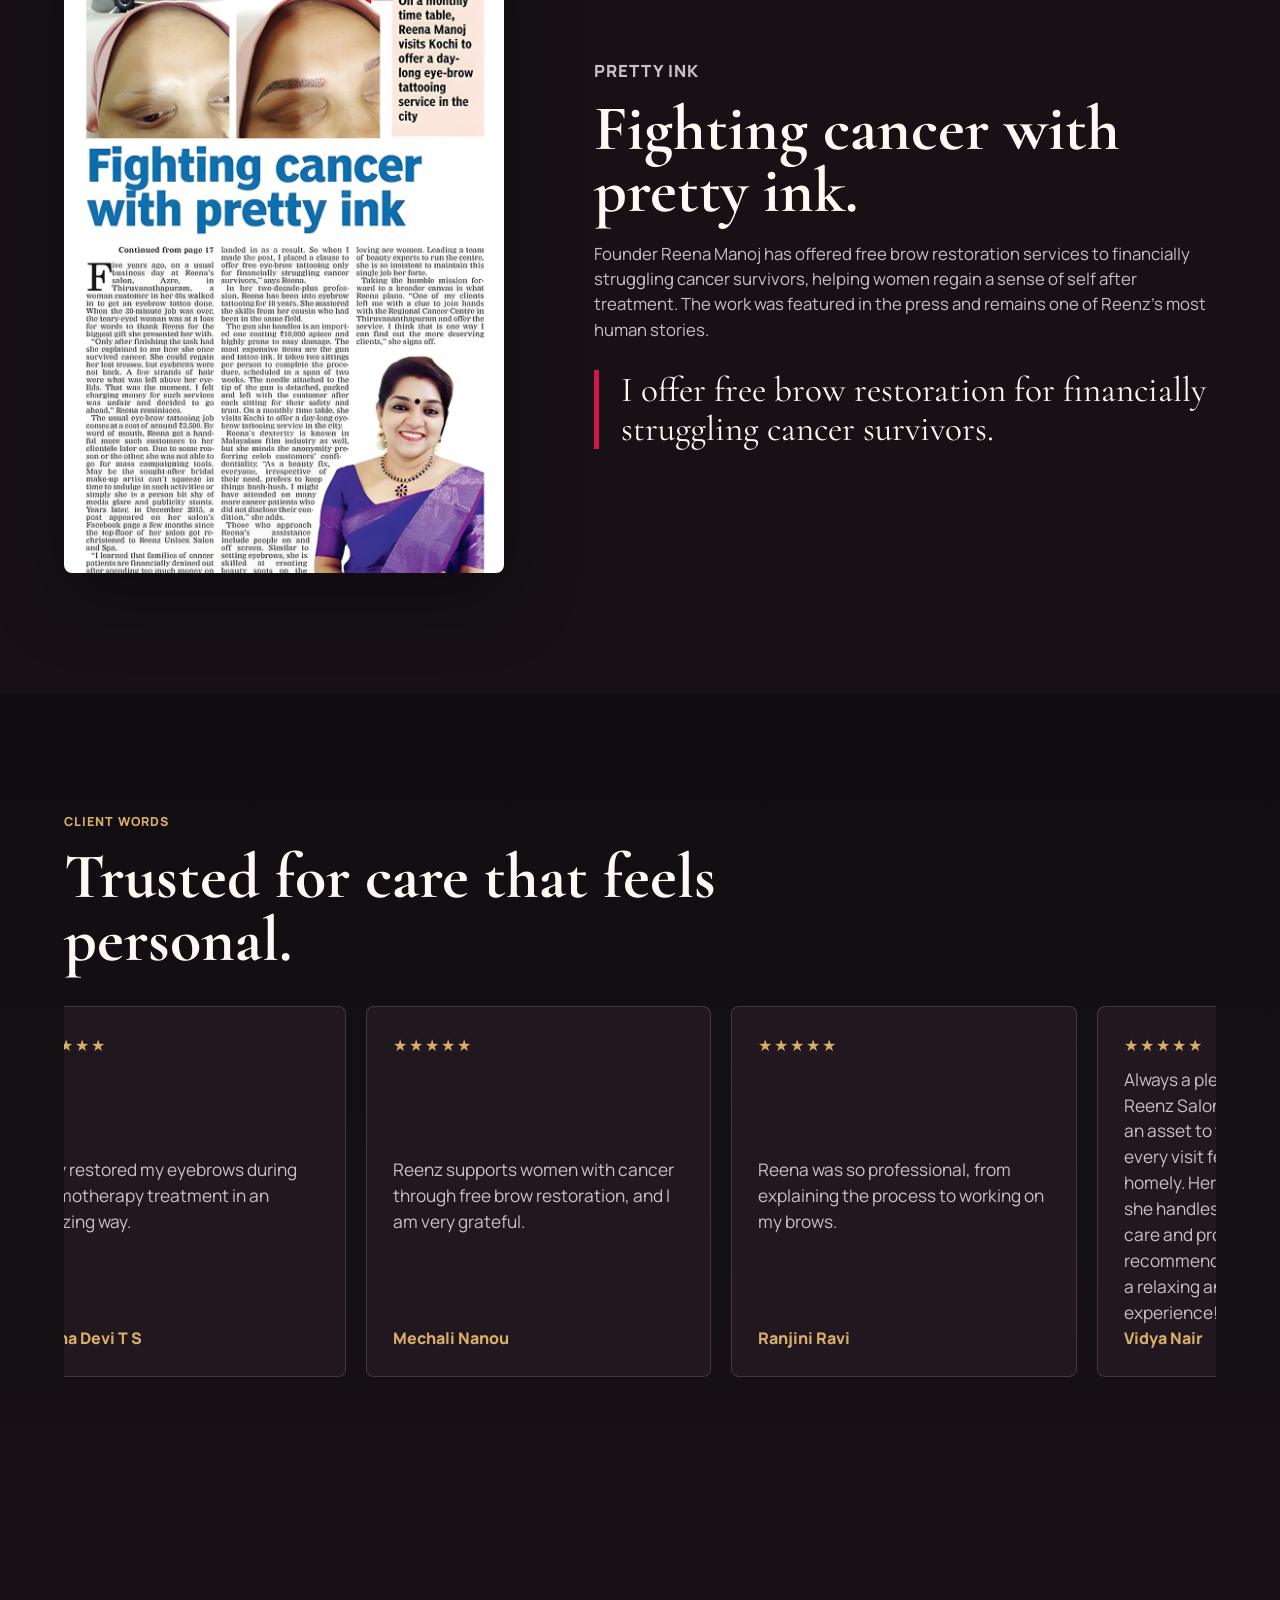
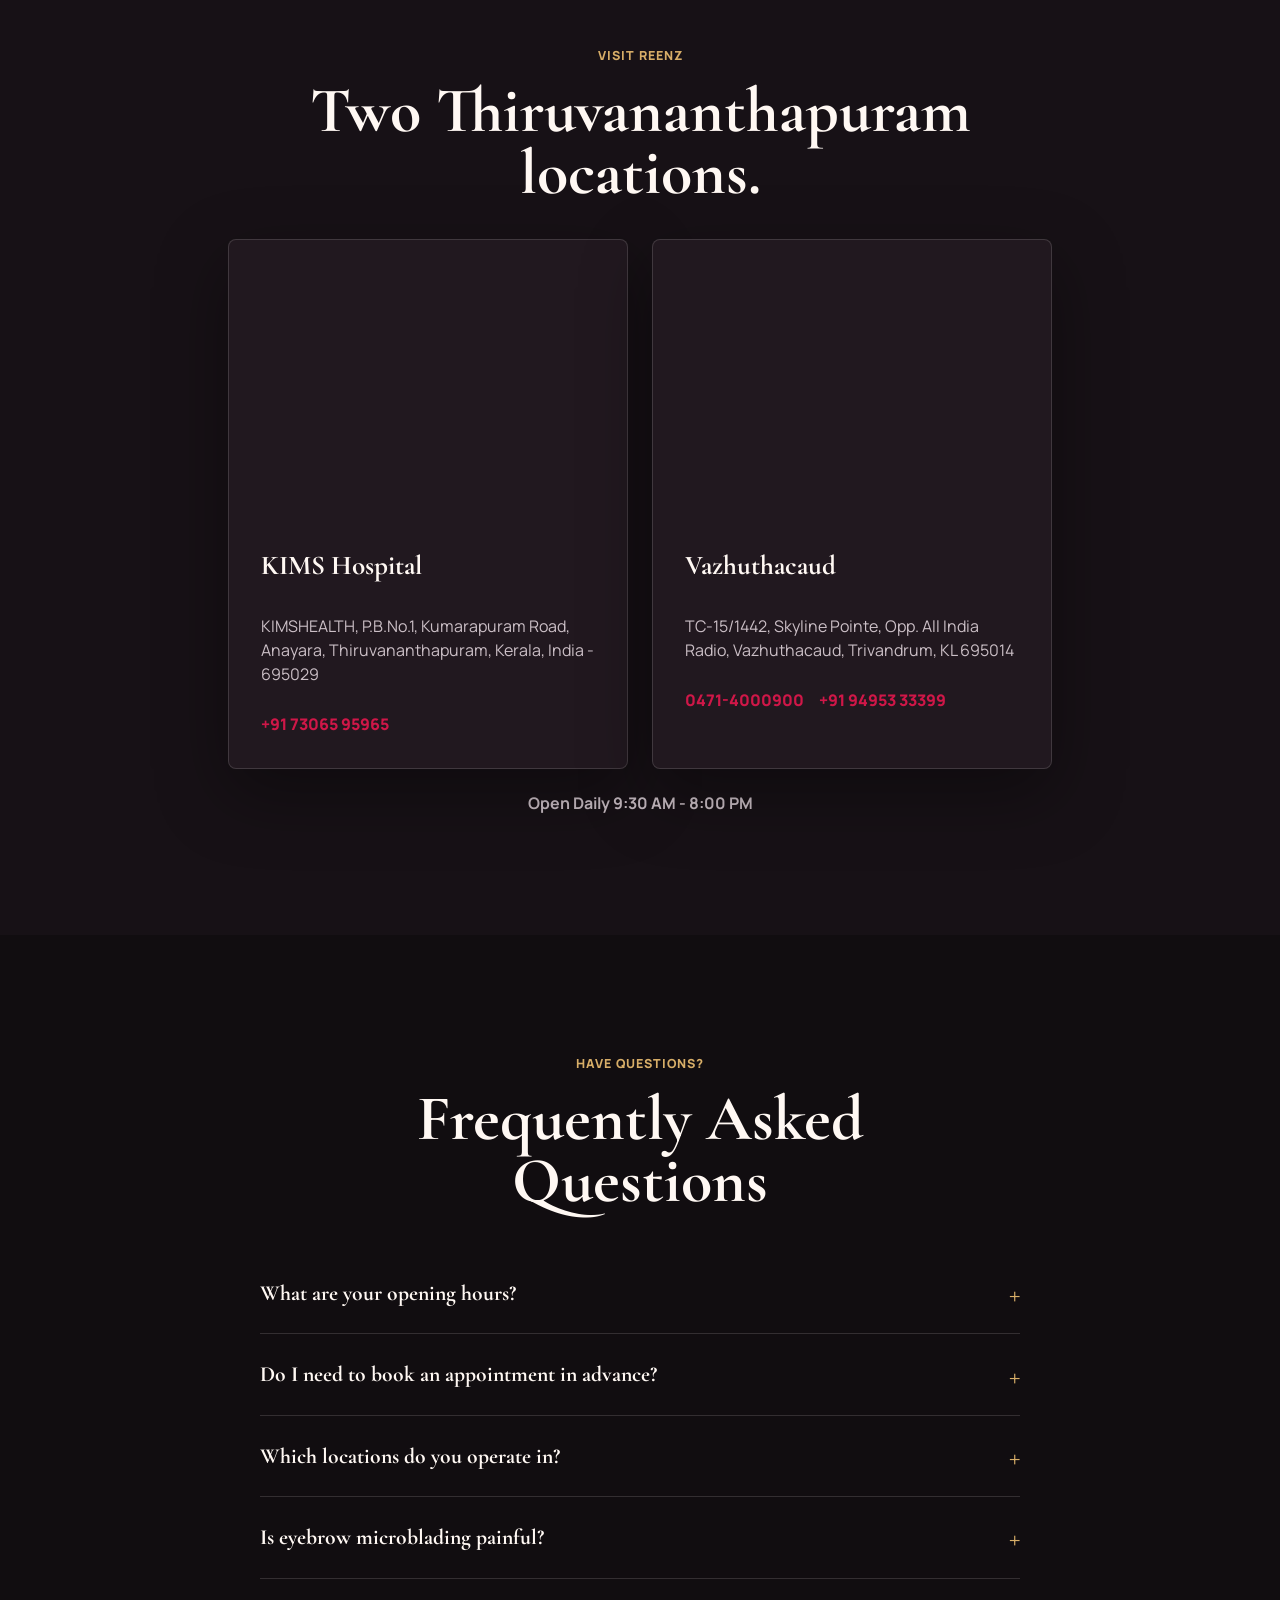
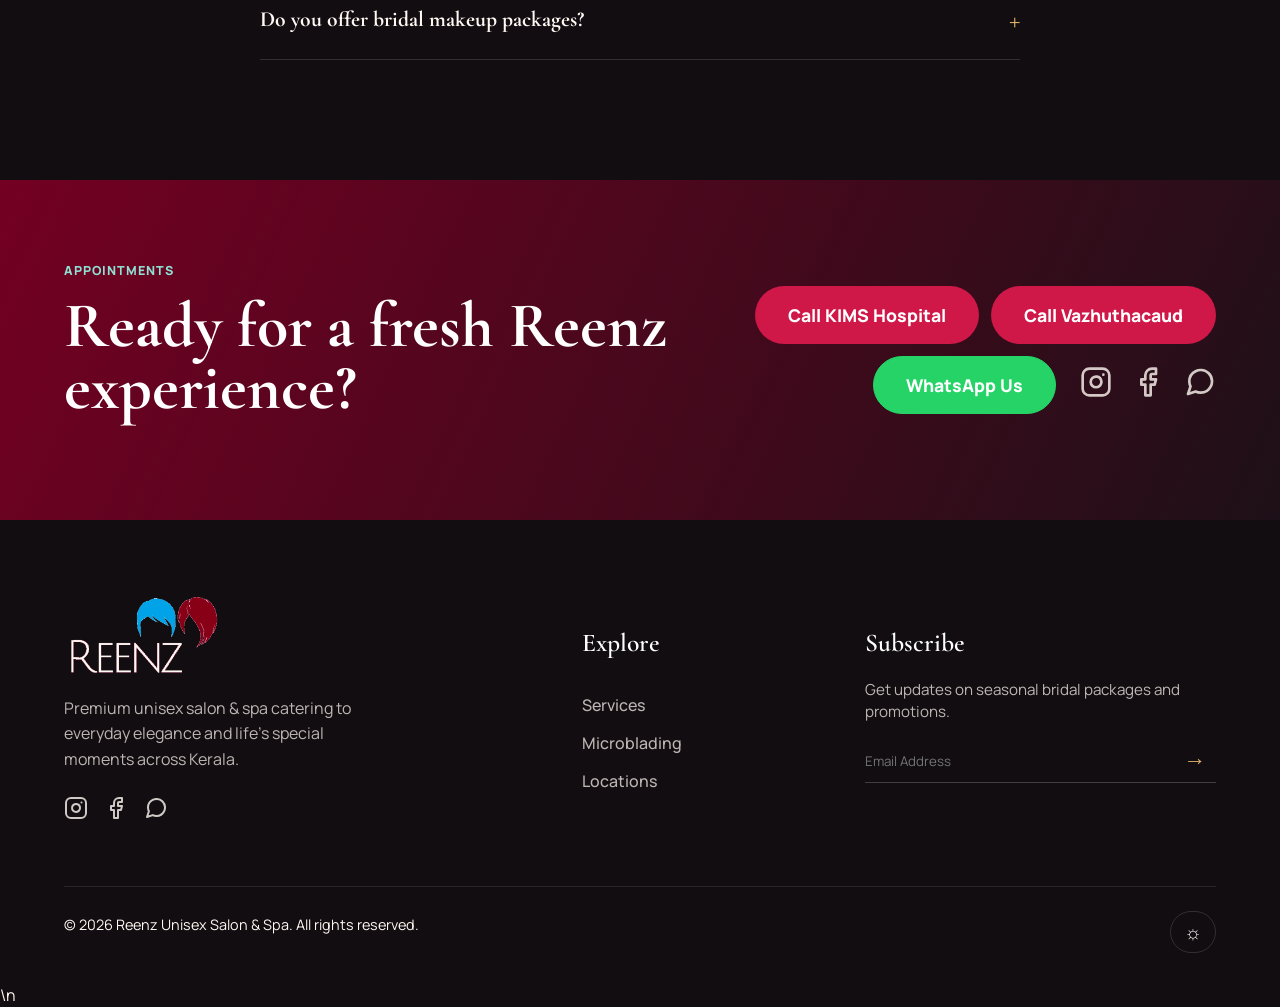
==== commit 796f321b: "feat: perf + SEO + UX - hero preload, two-location schema, AggregateRating, openingHours, stats bar," ====
--- a/index.html
+++ b/index.html
@@ -24,24 +24,76 @@
   <meta property="twitter:description" content="Reenz is a premium luxury unisex salon and spa in Kerala offering expert eyebrow microshading, hair styling, bridal makeup, keratin treatments, and spa services.">
   <meta property="twitter:image" content="https://reenz.in/assets/reenz-bridal-portrait-clean.jpg">
 
-  <!-- Structured Data (JSON-LD) for Local Business -->
+  <!-- Structured Data: Two separate LocalBusiness entries for each branch -->
   <script type="application/ld+json">
-  {
-    "@context": "https://schema.org",
-    "@type": "BeautySalon",
-    "name": "Reenz Unisex Salon & Spa",
-    "image": "https://reenz.in/assets/reenz-logo-wordmark.png",
-    "url": "https://reenz.in/",
-    "telephone": "+919495333399",
-    "address": {
-      "@type": "PostalAddress",
-      "addressLocality": "Trivandrum",
-      "addressRegion": "Kerala",
-      "addressCountry": "IN"
+  [
+    {
+      "@context": "https://schema.org",
+      "@type": "BeautySalon",
+      "@id": "https://reenz.in/#kims",
+      "name": "Reenz Unisex Salon & Spa – KIMS Hospital",
+      "image": "https://reenz.in/assets/reenz-logo-wordmark.png",
+      "url": "https://reenz.in/",
+      "telephone": "+917306595965",
+      "address": {
+        "@type": "PostalAddress",
+        "streetAddress": "KIMSHEALTH, P.B.No.1, Kumarapuram Road, Anayara",
+        "addressLocality": "Thiruvananthapuram",
+        "postalCode": "695029",
+        "addressRegion": "Kerala",
+        "addressCountry": "IN"
+      },
+      "openingHoursSpecification": [
+        {
+          "@type": "OpeningHoursSpecification",
+          "dayOfWeek": ["Monday","Tuesday","Wednesday","Thursday","Friday","Saturday","Sunday"],
+          "opens": "09:30",
+          "closes": "20:00"
+        }
+      ],
+      "aggregateRating": {
+        "@type": "AggregateRating",
+        "ratingValue": "4.9",
+        "reviewCount": "312",
+        "bestRating": "5"
+      },
+      "description": "Reenz is a premium luxury unisex salon and spa in Kerala offering expert eyebrow microshading, hair styling, bridal makeup, keratin treatments, and spa services.",
+      "priceRange": "$$"
     },
-    "description": "Reenz is a premium luxury unisex salon and spa in Kerala offering expert eyebrow microshading, hair styling, bridal makeup, keratin treatments, and spa services.",
-    "priceRange": "$$"
-  }
+    {
+      "@context": "https://schema.org",
+      "@type": "BeautySalon",
+      "@id": "https://reenz.in/#vazhuthacaud",
+      "name": "Reenz Unisex Salon & Spa – Vazhuthacaud",
+      "image": "https://reenz.in/assets/reenz-logo-wordmark.png",
+      "url": "https://reenz.in/",
+      "telephone": "+919495333399",
+      "address": {
+        "@type": "PostalAddress",
+        "streetAddress": "TC-15/1442, Skyline Pointe, Opp. All India Radio, Vazhuthacaud",
+        "addressLocality": "Thiruvananthapuram",
+        "postalCode": "695014",
+        "addressRegion": "Kerala",
+        "addressCountry": "IN"
+      },
+      "openingHoursSpecification": [
+        {
+          "@type": "OpeningHoursSpecification",
+          "dayOfWeek": ["Monday","Tuesday","Wednesday","Thursday","Friday","Saturday","Sunday"],
+          "opens": "09:30",
+          "closes": "20:00"
+        }
+      ],
+      "aggregateRating": {
+        "@type": "AggregateRating",
+        "ratingValue": "4.8",
+        "reviewCount": "487",
+        "bestRating": "5"
+      },
+      "description": "Reenz is a premium luxury unisex salon and spa in Kerala offering expert eyebrow microshading, hair styling, bridal makeup, keratin treatments, and spa services.",
+      "priceRange": "$$"
+    }
+  ]
   </script>
 
   <!-- Structured Data (JSON-LD) for FAQ -->
@@ -89,6 +141,8 @@
   </script>
 
   <link rel="icon" type="image/png" href="assets/favicon.png">
+  <!-- Preload hero image for fastest LCP -->
+  <link rel="preload" as="image" href="assets/reenz-bridal-wide-clean.jpg">
   <link rel="preconnect" href="https://fonts.googleapis.com">
   <link rel="preconnect" href="https://fonts.gstatic.com" crossorigin>
   <link href="https://fonts.googleapis.com/css2?family=Cormorant+Garamond:wght@600;700&family=Manrope:wght@400;500;600;700;800&display=swap" rel="stylesheet">
@@ -138,6 +192,25 @@
       </div>
     </section>
 
+    <!-- Trust / Stats Bar -->
+    <div class="stats-bar" aria-label="Reenz key statistics">
+      <div class="stat-item reveal">
+        <span class="stat-number">20+</span>
+        <span class="stat-label">Years of Excellence</span>
+      </div>
+      <div class="stat-item reveal">
+        <span class="stat-number">10K+</span>
+        <span class="stat-label">Happy Clients</span>
+      </div>
+      <div class="stat-item reveal">
+        <span class="stat-number">2</span>
+        <span class="stat-label">Premium Locations</span>
+      </div>
+      <div class="stat-item reveal">
+        <span class="stat-number">4.9★</span>
+        <span class="stat-label">Average Rating</span>
+      </div>
+    </div>
     <section class="image-story" aria-label="Reenz salon work">
       <figure>
         <img src="assets/reenz-bridal-portrait-clean.jpg" alt="Traditional bridal makeup by Reenz" loading="lazy">
@@ -291,31 +364,38 @@
       <div class="carousel-wrapper">
         <div class="quote-grid carousel-track">
           <figure class="carousel-slide">
+            <span class="review-stars" aria-label="5 stars">★★★★★</span>
             <blockquote>They restored my eyebrows during chemotherapy treatment in an amazing way.</blockquote>
             <figcaption>Sudha Devi T S</figcaption>
           </figure>
           <figure class="carousel-slide">
+            <span class="review-stars" aria-label="5 stars">★★★★★</span>
             <blockquote>Reenz supports women with cancer through free brow restoration, and I am very grateful.</blockquote>
             <figcaption>Mechali Nanou</figcaption>
           </figure>
           <figure class="carousel-slide">
+            <span class="review-stars" aria-label="5 stars">★★★★★</span>
             <blockquote>Reena was so professional, from explaining the process to working on my brows.</blockquote>
             <figcaption>Ranjini Ravi</figcaption>
           </figure>
           <figure class="carousel-slide">
+            <span class="review-stars" aria-label="5 stars">★★★★★</span>
             <blockquote>Always a pleasant experience at Reenz Salon. Sunitha chechi is truly an asset to the salon—she makes every visit feel so comfortable and homely. Her work is effortless, and she handles every service with great care and professionalism. Highly recommended for anyone looking for a relaxing and satisfying salon experience!</blockquote>
             <figcaption>Vidya Nair</figcaption>
           </figure>
           <figure class="carousel-slide">
-            <blockquote>I had my botox treatment at Reenz unisex salon and spa and it was such a lovely experience.The staffs were warm and attentive. Biman and Renu were incredibly professional , friendly and did an amazing job. This is the second time i am doing my hair botox there.Truly excellent service and highly recommended.</blockquote>
+            <span class="review-stars" aria-label="5 stars">★★★★★</span>
+            <blockquote>I had my botox treatment at Reenz unisex salon and spa and it was such a lovely experience. The staffs were warm and attentive. Biman and Renu were incredibly professional, friendly and did an amazing job. This is the second time i am doing my hair botox there. Truly excellent service and highly recommended.</blockquote>
             <figcaption>Dhanya Mohan</figcaption>
           </figure>
           <figure class="carousel-slide">
-            <blockquote>Had an excellent experience at Reenz Salon. The service was top-notch, and I want to give a special shout-out to Najma. She was professional, attentive, and provided fantastic service. Highly recommend this place if you're looking for quality care</blockquote>
+            <span class="review-stars" aria-label="5 stars">★★★★★</span>
+            <blockquote>Had an excellent experience at Reenz Salon. The service was top-notch, and I want to give a special shout-out to Najma. She was professional, attentive, and provided fantastic service. Highly recommend this place if you're looking for quality care.</blockquote>
             <figcaption>Vivekh Nayar</figcaption>
           </figure>
           <figure class="carousel-slide">
-            <blockquote>I highly recommend this salon for eyebrow shaping and eyebrows shading,Reena chechi, the magical hand's was so talented and took the time to discuss what shape would best suit my face. The results are amazing and I felt comfortable throughout the entire process. 4 years of experience Thankyou Reena chechi 💖💖</blockquote>
+            <span class="review-stars" aria-label="5 stars">★★★★★</span>
+            <blockquote>I highly recommend this salon for eyebrow shaping and eyebrow shading. Reena chechi, the magical hands, was so talented and took the time to discuss what shape would best suit my face. The results are amazing and I felt comfortable throughout the entire process. 4 years of experience — thank you Reena chechi! 💖</blockquote>
             <figcaption>Sangeetha Padmakumar</figcaption>
           </figure>
         </div>
@@ -396,6 +476,7 @@
       <div class="contact-actions" style="align-items: center;">
         <a class="button primary" href="tel:+917306595965">Call KIMS Hospital</a>
         <a class="button primary" href="tel:+914714000900">Call Vazhuthacaud</a>
+        <a class="button primary" href="https://wa.me/919495333399?text=Hi%2C+I%27d+like+to+book+an+appointment+at+Reenz+Salon" target="_blank" rel="noopener noreferrer" style="background: #25d366; border-color: #25d366;">WhatsApp Us</a>
         <div class="social-links" style="display: flex; gap: 20px; margin-left: 12px;">
           <a href="https://www.instagram.com/reenz_family_salon/" target="_blank" aria-label="Instagram" style="color: var(--ink); opacity: 0.8; transition: opacity 0.3s ease, transform 0.3s ease;" onmouseover="this.style.opacity='1'; this.style.color='var(--gold)'; this.style.transform='scale(1.1)';" onmouseout="this.style.opacity='0.8'; this.style.color='var(--ink)'; this.style.transform='scale(1)';">
             <svg width="32" height="32" viewBox="0 0 24 24" fill="none" stroke="currentColor" stroke-width="2" stroke-linecap="round" stroke-linejoin="round"><rect x="2" y="2" width="20" height="20" rx="5" ry="5"></rect><path d="M16 11.37A4 4 0 1 1 12.63 8 4 4 0 0 1 16 11.37z"></path><line x1="17.5" y1="6.5" x2="17.51" y2="6.5"></line></svg>
@@ -438,8 +519,8 @@
       <div class="footer-newsletter">
         <h4>Subscribe</h4>
         <p>Get updates on seasonal bridal packages and promotions.</p>
-        <form class="newsletter-form" action="#" onsubmit="event.preventDefault();">
-          <input type="email" placeholder="Email Address" required>
+        <form class="newsletter-form" action="https://formspree.io/f/xpwzjzon" method="POST">
+          <input type="email" name="email" placeholder="Email Address" required>
           <button type="submit">→</button>
         </form>
       </div>
@@ -454,6 +535,11 @@
       </div>
     </div>
   </footer>
+
+  <!-- Mobile Sticky CTA (shows on phones only) -->
+  <div class="mobile-sticky-cta" id="mobile-sticky-cta">
+    <a href="https://wa.me/919495333399?text=Hi%2C+I%27d+like+to+book+an+appointment+at+Reenz+Salon" target="_blank" rel="noopener noreferrer">📅 Book an Appointment</a>
+  </div>
 
   <!-- Back to Top -->
   <a href="#top" class="back-to-top" aria-label="Back to top">
@@ -679,6 +765,11 @@
       <div class="modal-body">
         <h2>Makeup</h2>
         <div class="menu-content">
+          <!-- Urgency nudge -->
+          <div style="background: linear-gradient(135deg, rgba(164,0,42,0.08), rgba(196,147,79,0.08)); border: 1px solid var(--gold); border-radius: 8px; padding: 14px 18px; margin-bottom: 20px; display: flex; align-items: center; gap: 10px;">
+            <span style="font-size: 1.2rem;">💍</span>
+            <p style="margin: 0; font-size: 0.92rem; color: var(--ink); font-weight: 600;">Limited bridal slots available for the 2026 season. <a href="https://wa.me/919495333399?text=Hi%2C+I%27d+like+to+enquire+about+bridal+makeup+packages" target="_blank" rel="noopener noreferrer" style="color: var(--rose); text-decoration: underline;">Enquire now →</a></p>
+          </div>
 
             <ul class="menu-list">
               <li><span class="item-name">Saree Draping</span><span class="item-price">₹600</span></li>
--- a/styles.css
+++ b/styles.css
@@ -82,6 +82,10 @@
   color: inherit;
 }
 
+address {
+  font-style: normal;
+}
+
 .site-header {
   position: fixed;
   z-index: 20;
@@ -892,10 +896,11 @@
     min-height: 720px;
     padding-top: 118px;
     justify-content: flex-start;
+    /* Switch off fixed attachment on mobile — prevents GPU repaint jank */
     background:
       linear-gradient(90deg, rgba(23, 17, 22, 0.78) 0%, rgba(23, 17, 22, 0.45) 55%, rgba(23, 17, 22, 0.18) 100%),
       linear-gradient(180deg, rgba(23, 17, 22, 0.08), rgba(23, 17, 22, 0.34)),
-      url("assets/reenz-bridal-wide-clean.jpg") 54% center / cover no-repeat fixed;
+      url("assets/reenz-bridal-wide-clean.jpg") 54% center / cover no-repeat scroll;
   }
 
   .image-story {
@@ -1390,7 +1395,117 @@
 
 /* Scroll Animations — single canonical rule (duplicate above removed) */
 
-/* Staggering for lists */
+/* ─── Stats / Trust Bar ─────────────────────────────────── */
+.stats-bar {
+  background: var(--surface);
+  border-top: 1px solid var(--line);
+  border-bottom: 1px solid var(--line);
+  padding: 40px clamp(22px, 5vw, 72px);
+  display: flex;
+  justify-content: center;
+  gap: clamp(32px, 6vw, 80px);
+  flex-wrap: wrap;
+}
+
+.stat-item {
+  display: flex;
+  flex-direction: column;
+  align-items: center;
+  gap: 6px;
+  text-align: center;
+}
+
+.stat-number {
+  font-family: var(--display);
+  font-size: clamp(2.4rem, 5vw, 3.8rem);
+  font-weight: 700;
+  line-height: 1;
+  color: var(--ink);
+  /* Gradient shimmer on the number */
+  background: linear-gradient(135deg, var(--gold) 0%, var(--rose) 100%);
+  -webkit-background-clip: text;
+  -webkit-text-fill-color: transparent;
+  background-clip: text;
+}
+
+.stat-label {
+  font-size: 0.82rem;
+  font-weight: 700;
+  text-transform: uppercase;
+  letter-spacing: 0.08em;
+  color: var(--muted);
+}
+
+/* ─── Testimonial Stars ──────────────────────────────────── */
+.review-stars {
+  color: var(--gold);
+  font-size: 1rem;
+  letter-spacing: 2px;
+  margin-bottom: 10px;
+  display: block;
+}
+
+/* ─── Mobile Sticky CTA ──────────────────────────────────── */
+.mobile-sticky-cta {
+  display: none;
+  position: fixed;
+  bottom: 0;
+  left: 0;
+  right: 0;
+  z-index: 80;
+  padding: 12px 20px;
+  background: var(--ink);
+  border-top: 1px solid rgba(255,255,255,0.08);
+  backdrop-filter: blur(16px);
+}
+
+.mobile-sticky-cta a {
+  display: block;
+  width: 100%;
+  text-align: center;
+  background: var(--rose);
+  color: #fff;
+  font-weight: 800;
+  font-size: 1rem;
+  padding: 14px;
+  border-radius: 999px;
+  text-decoration: none;
+  transition: background 0.2s ease, transform 0.2s ease;
+}
+
+.mobile-sticky-cta a:active {
+  transform: scale(0.97);
+  background: var(--rose-dark);
+}
+
+@media (max-width: 768px) {
+  .mobile-sticky-cta {
+    display: block;
+  }
+  /* Prevent content from hiding behind sticky bar */
+  body {
+    padding-bottom: 74px;
+  }
+}
+
+/* ─── Skeleton / Image Shimmer Loader ───────────────────── */
+@keyframes shimmer {
+  0%   { background-position: -600px 0; }
+  100% { background-position:  600px 0; }
+}
+
+.img-skeleton {
+  background: linear-gradient(
+    90deg,
+    var(--soft) 25%,
+    var(--line) 50%,
+    var(--soft) 75%
+  );
+  background-size: 1200px 100%;
+  animation: shimmer 1.6s infinite linear;
+}
+
+/* ─── Staggering for lists ───────────────────────────────── */
 .menu-card:nth-child(2) { transition-delay: 0.1s; }
 .menu-card:nth-child(3) { transition-delay: 0.2s; }
 .menu-card:nth-child(4) { transition-delay: 0.3s; }
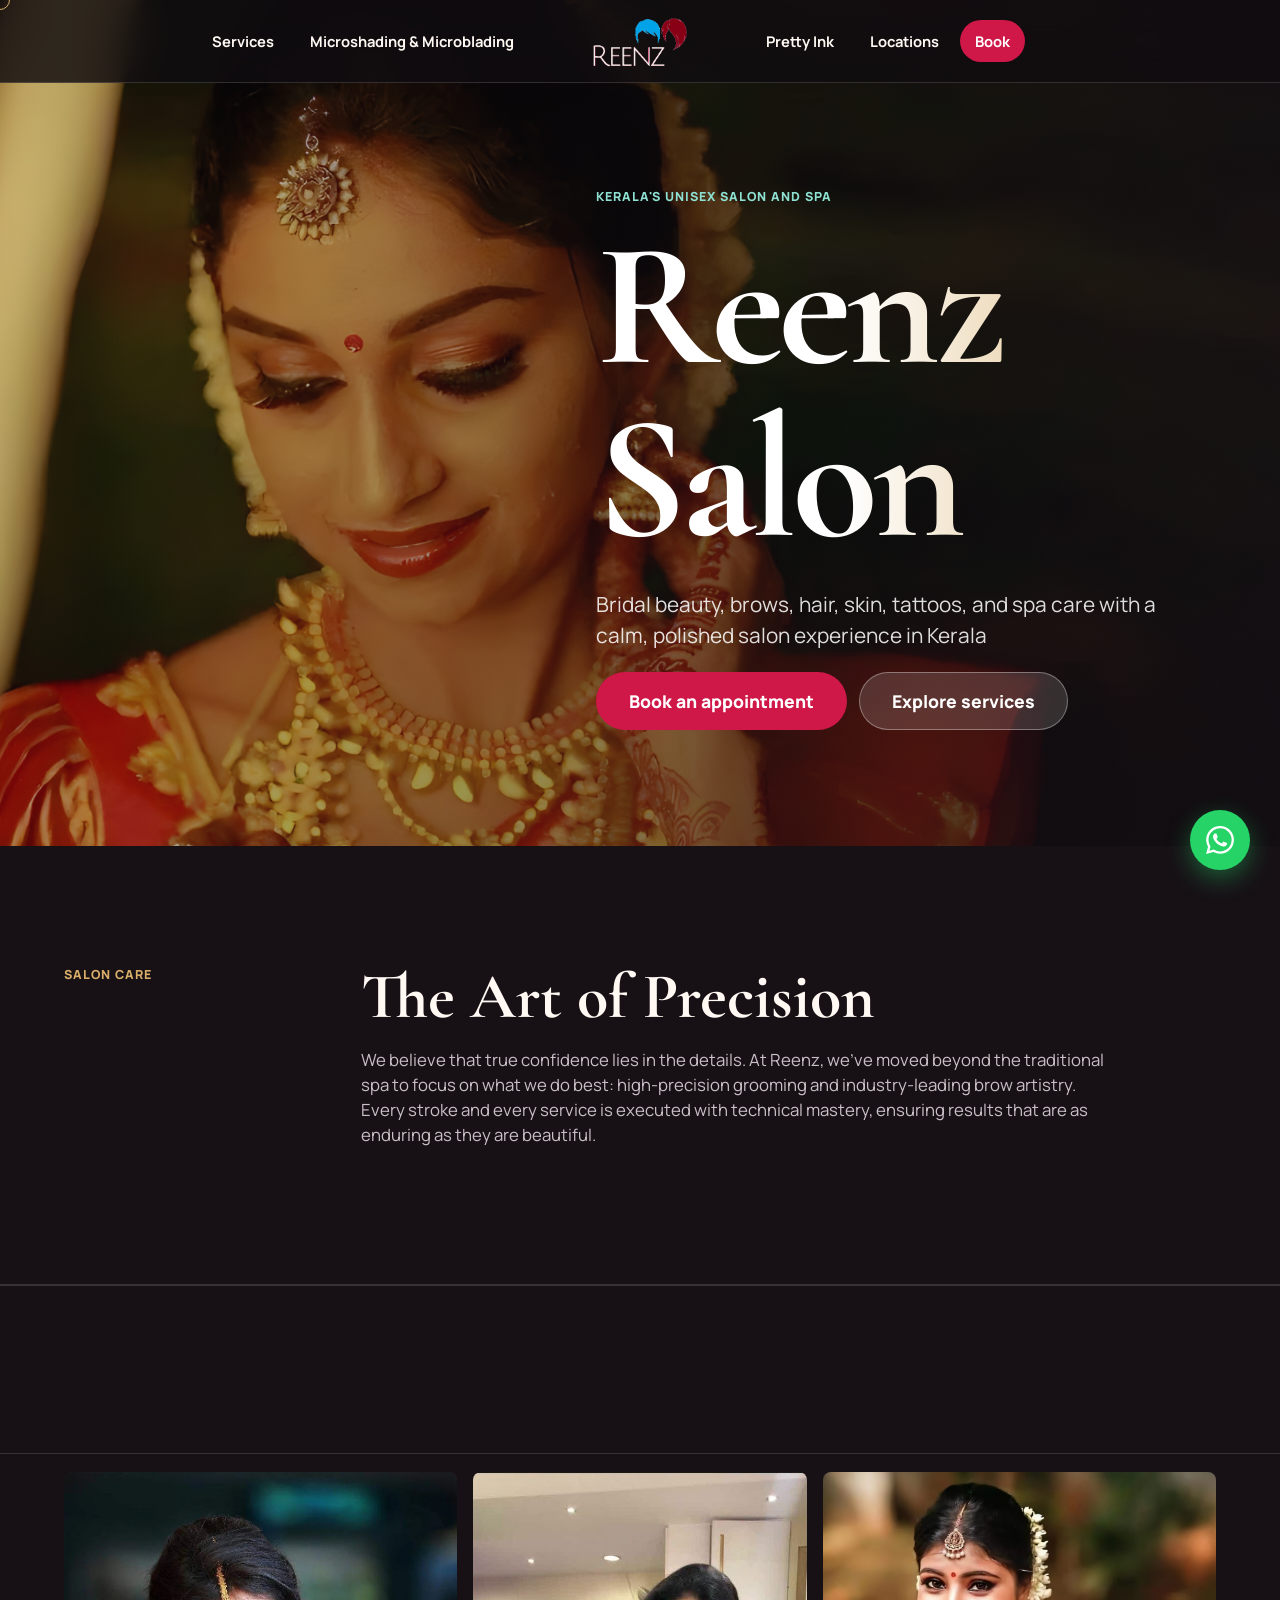
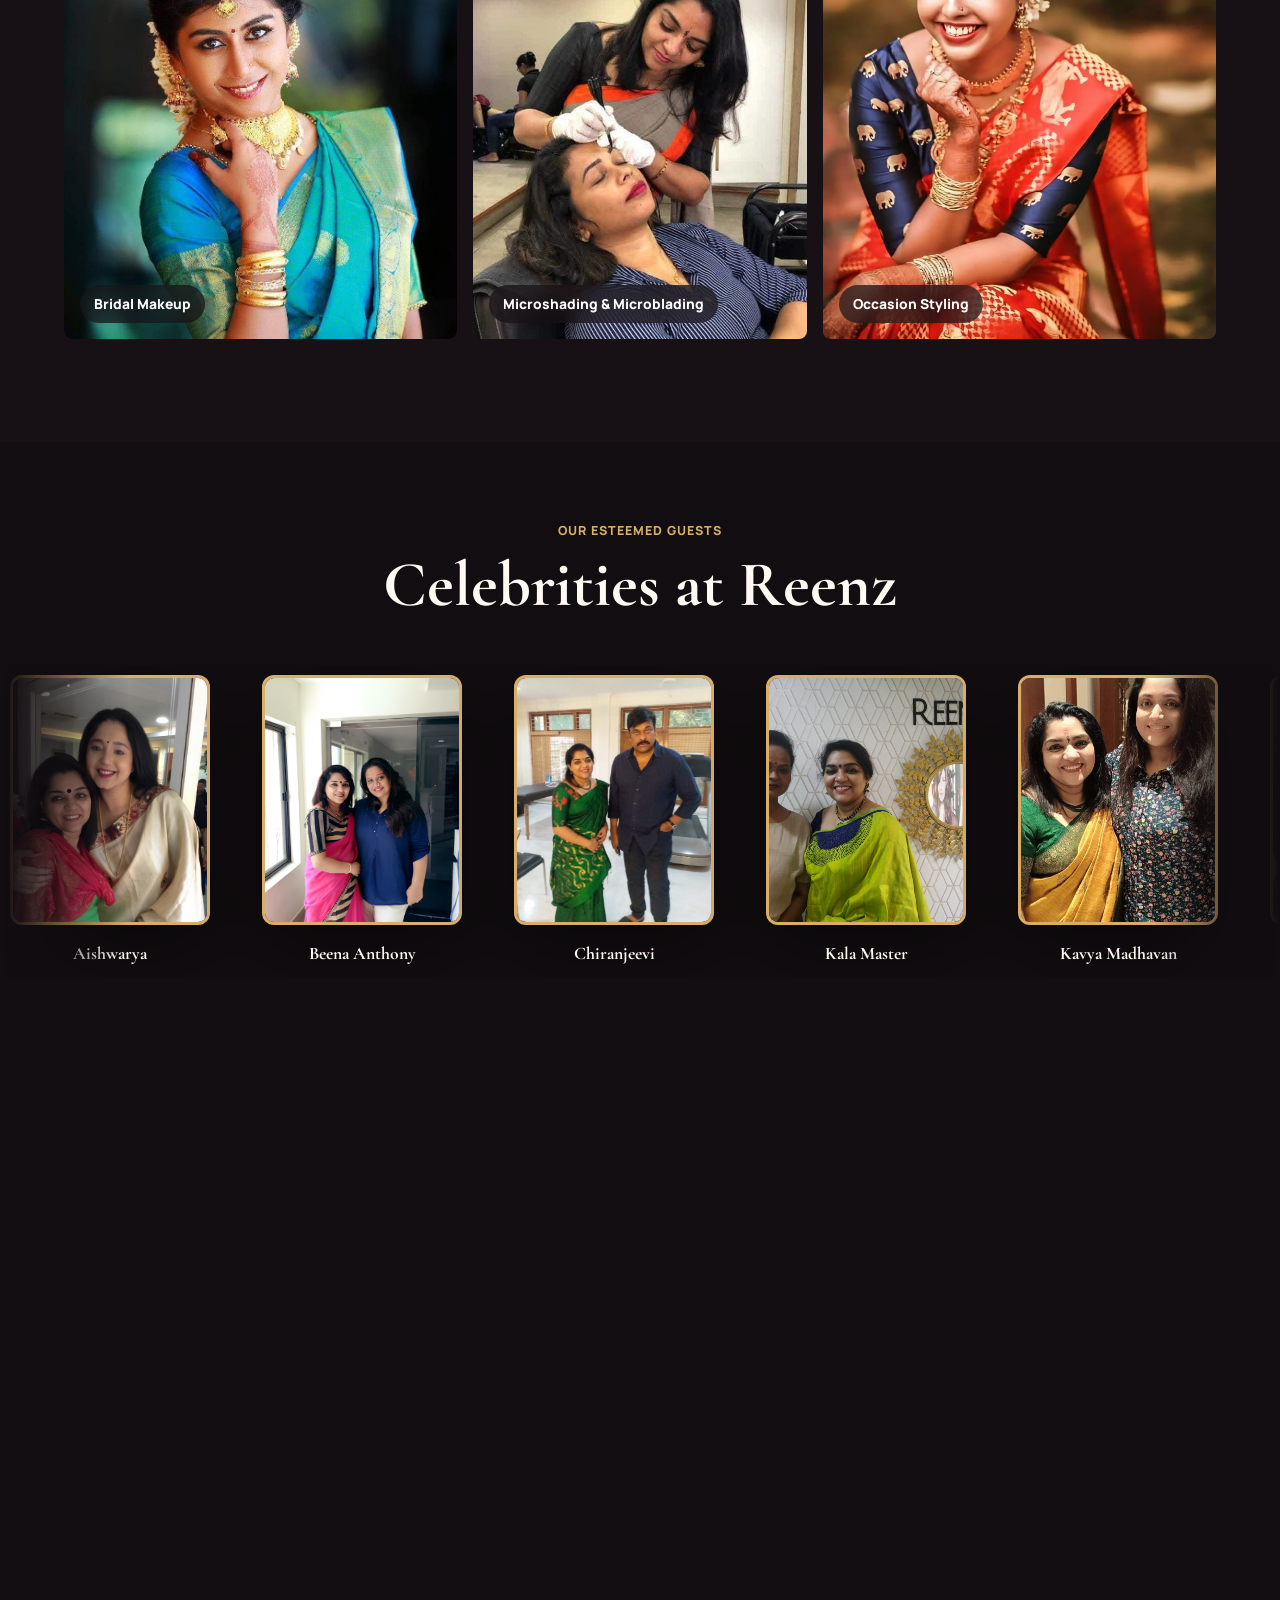
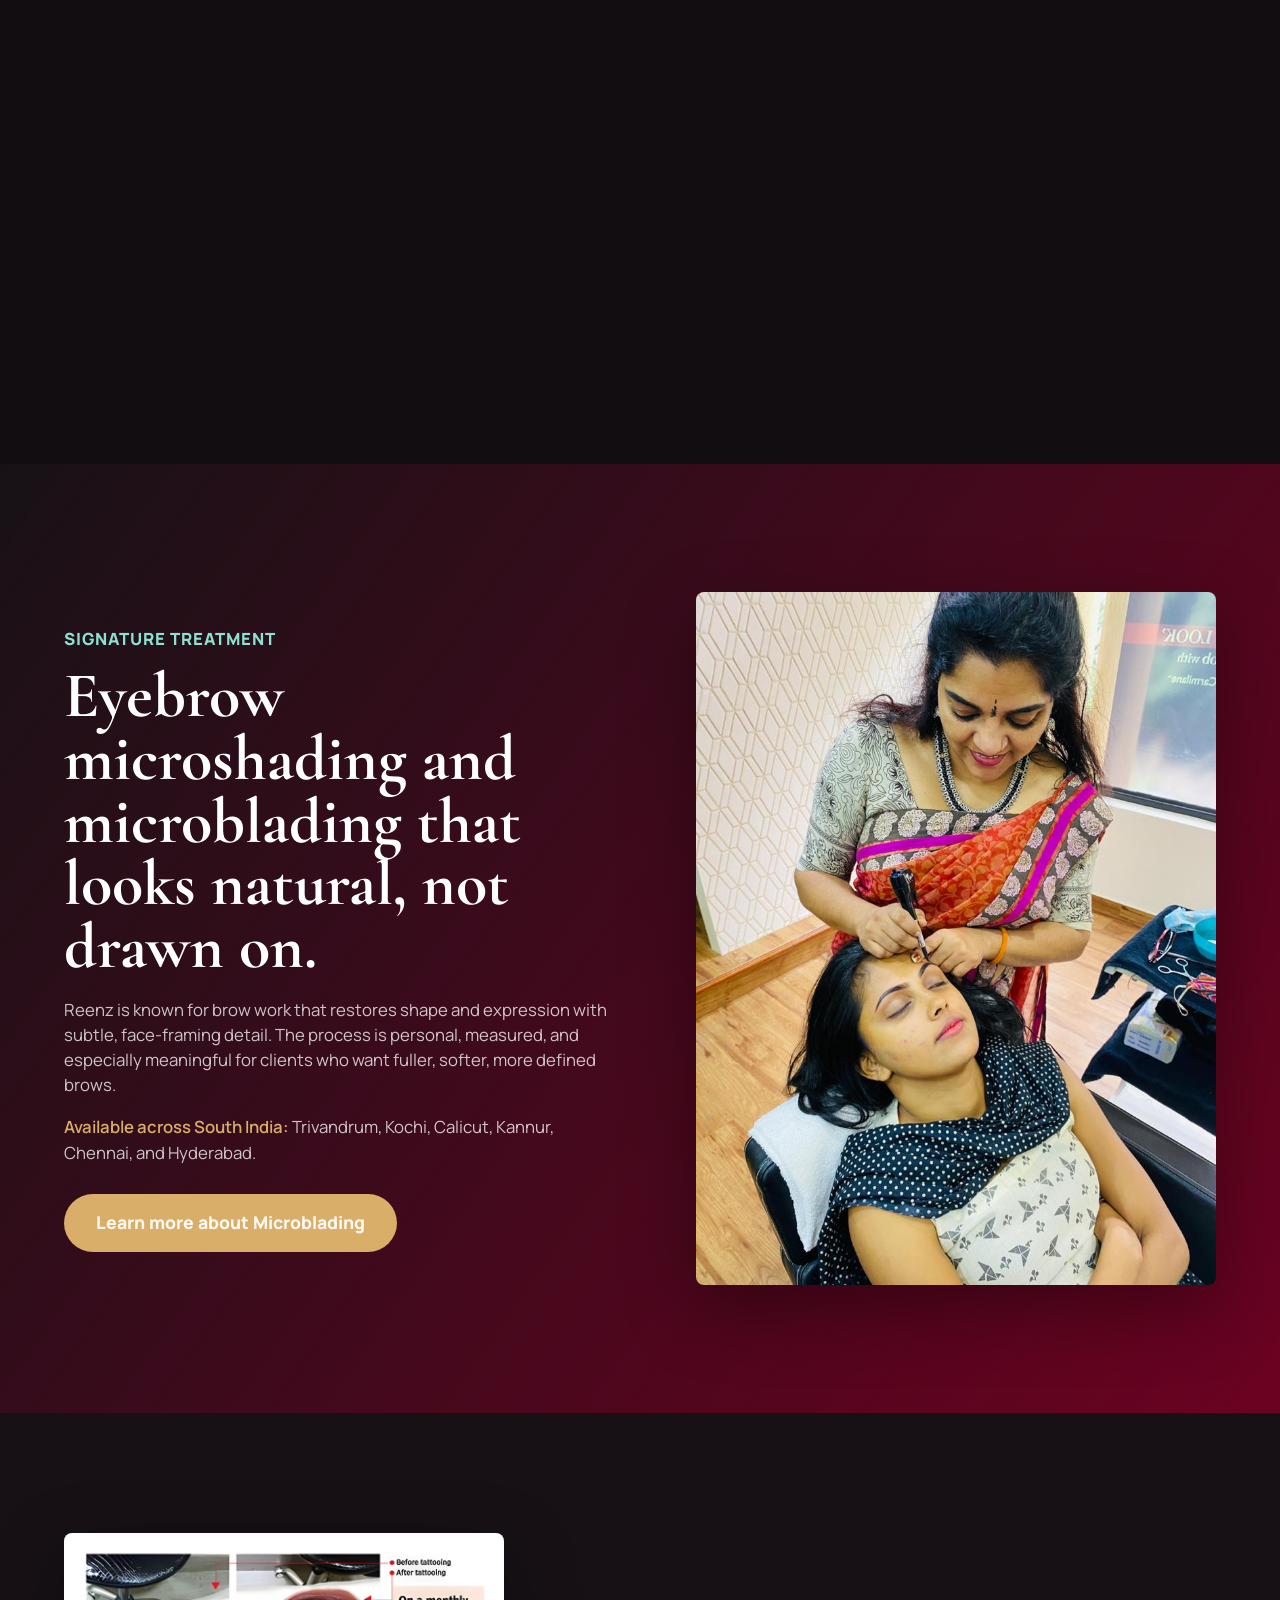
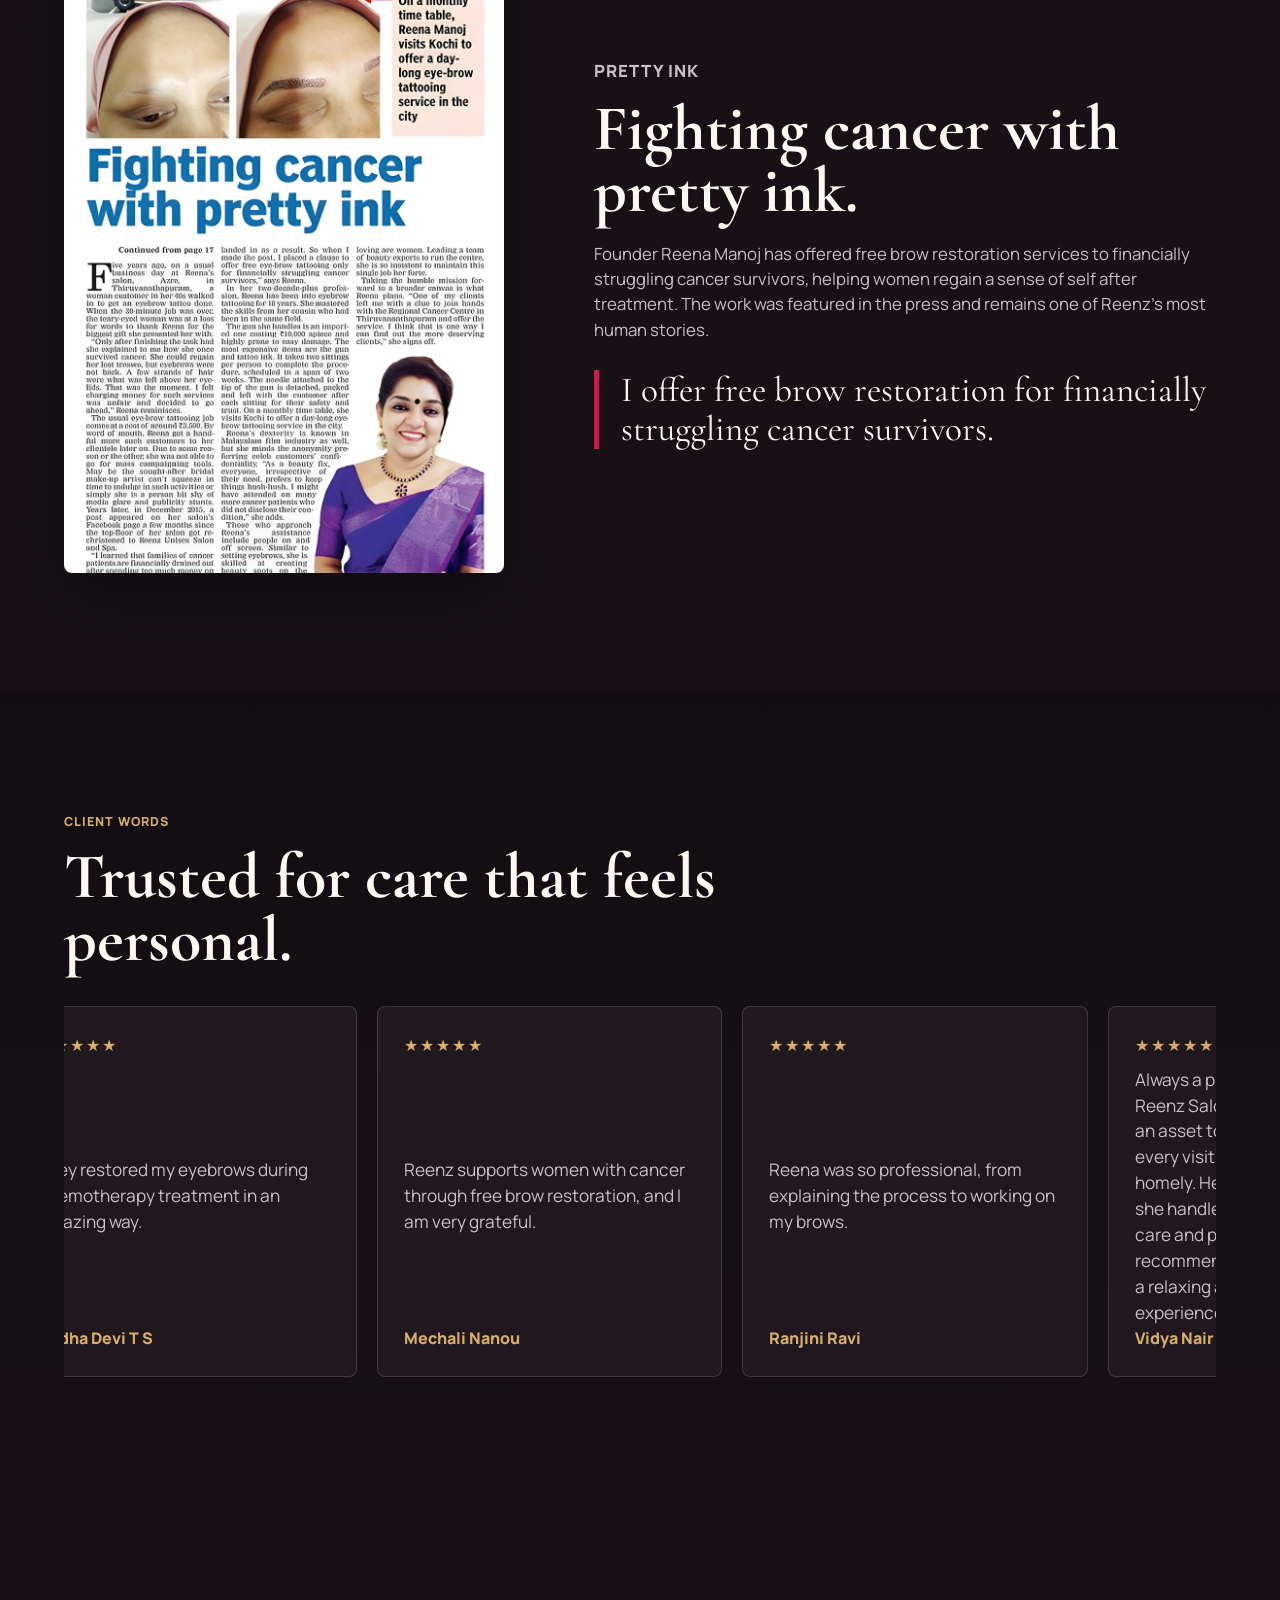
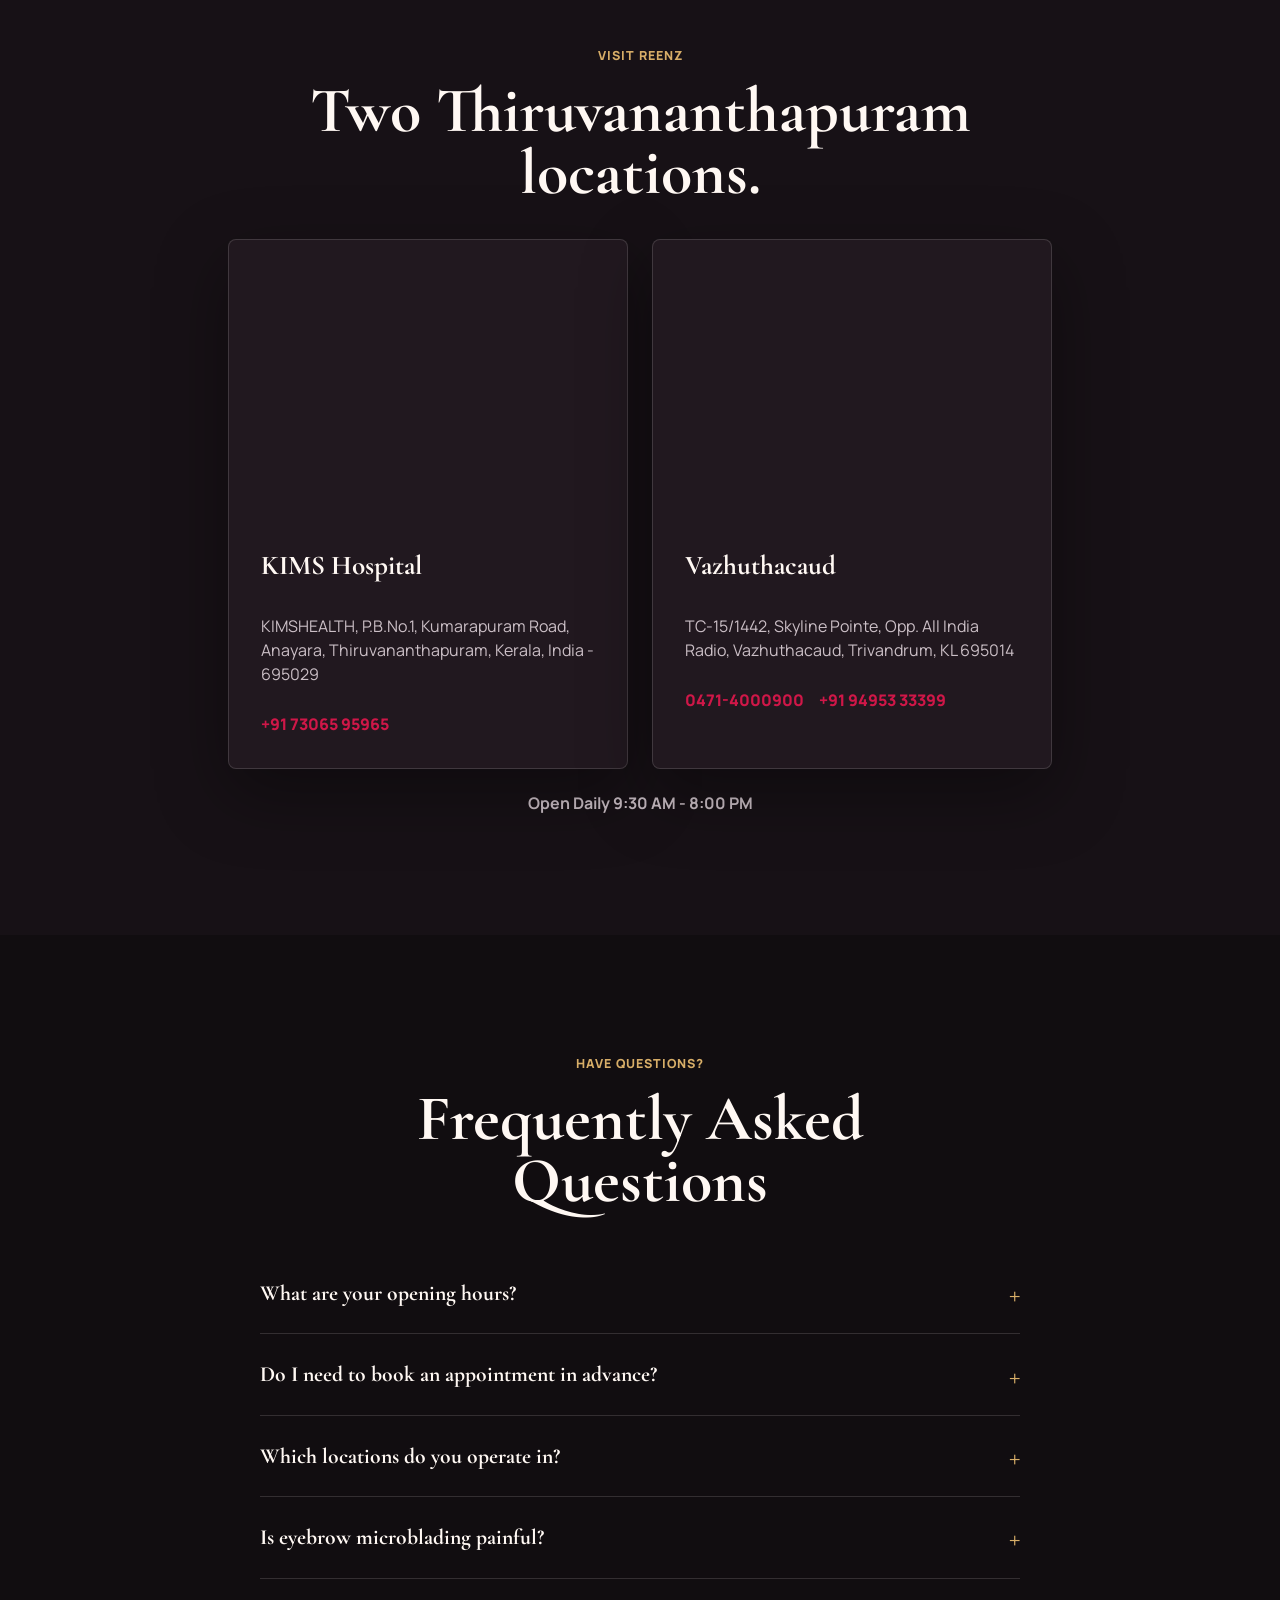
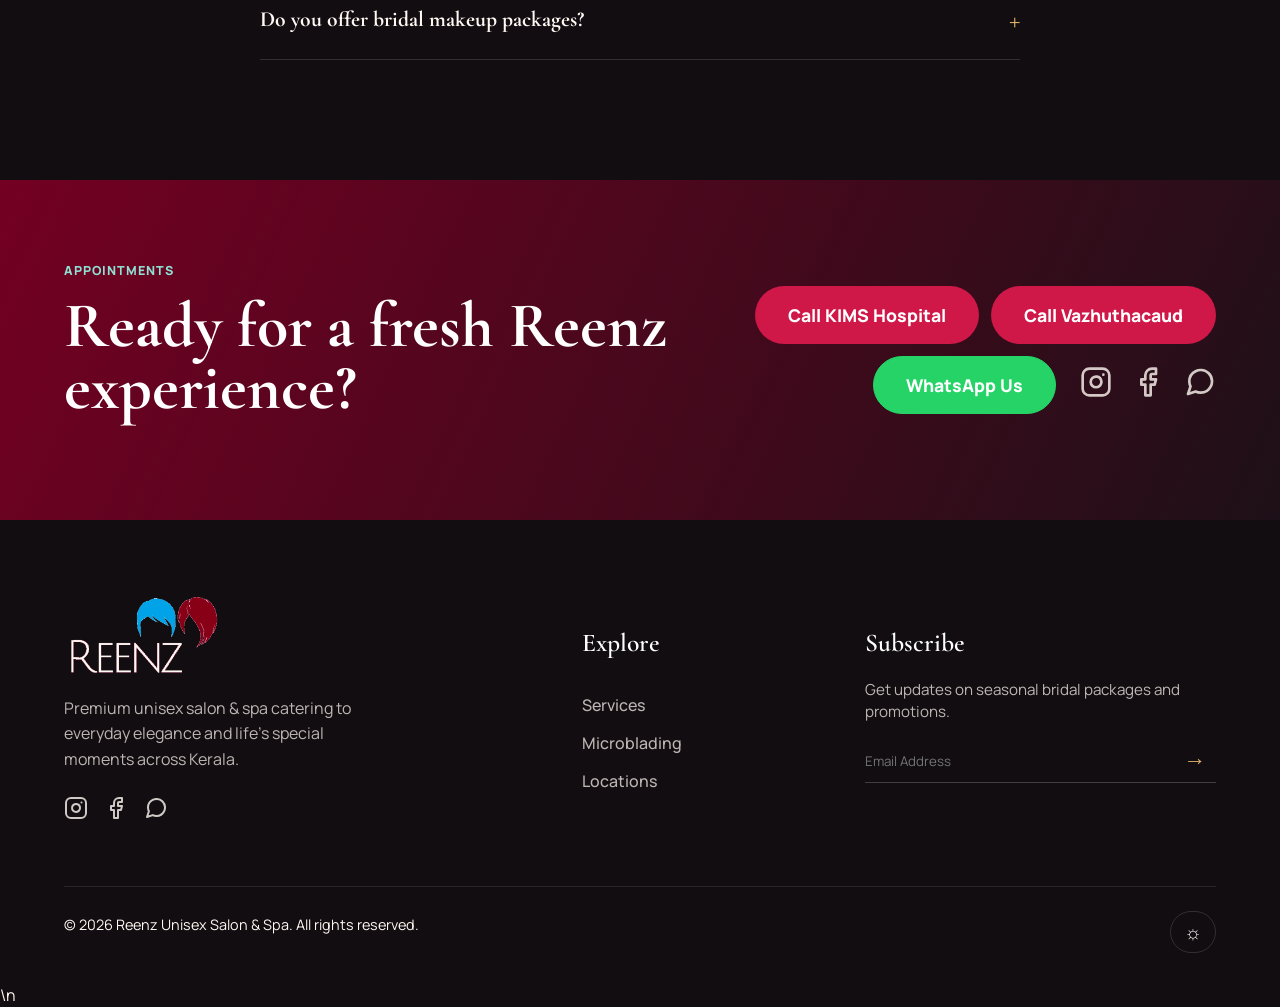
==== commit fd512d29: "fix: update Formspree endpoint to real form ID" ====
--- a/index.html
+++ b/index.html
@@ -519,7 +519,7 @@
       <div class="footer-newsletter">
         <h4>Subscribe</h4>
         <p>Get updates on seasonal bridal packages and promotions.</p>
-        <form class="newsletter-form" action="https://formspree.io/f/xpwzjzon" method="POST">
+        <form class="newsletter-form" action="https://formspree.io/f/mdaboqlp" method="POST">
           <input type="email" name="email" placeholder="Email Address" required>
           <button type="submit">→</button>
         </form>
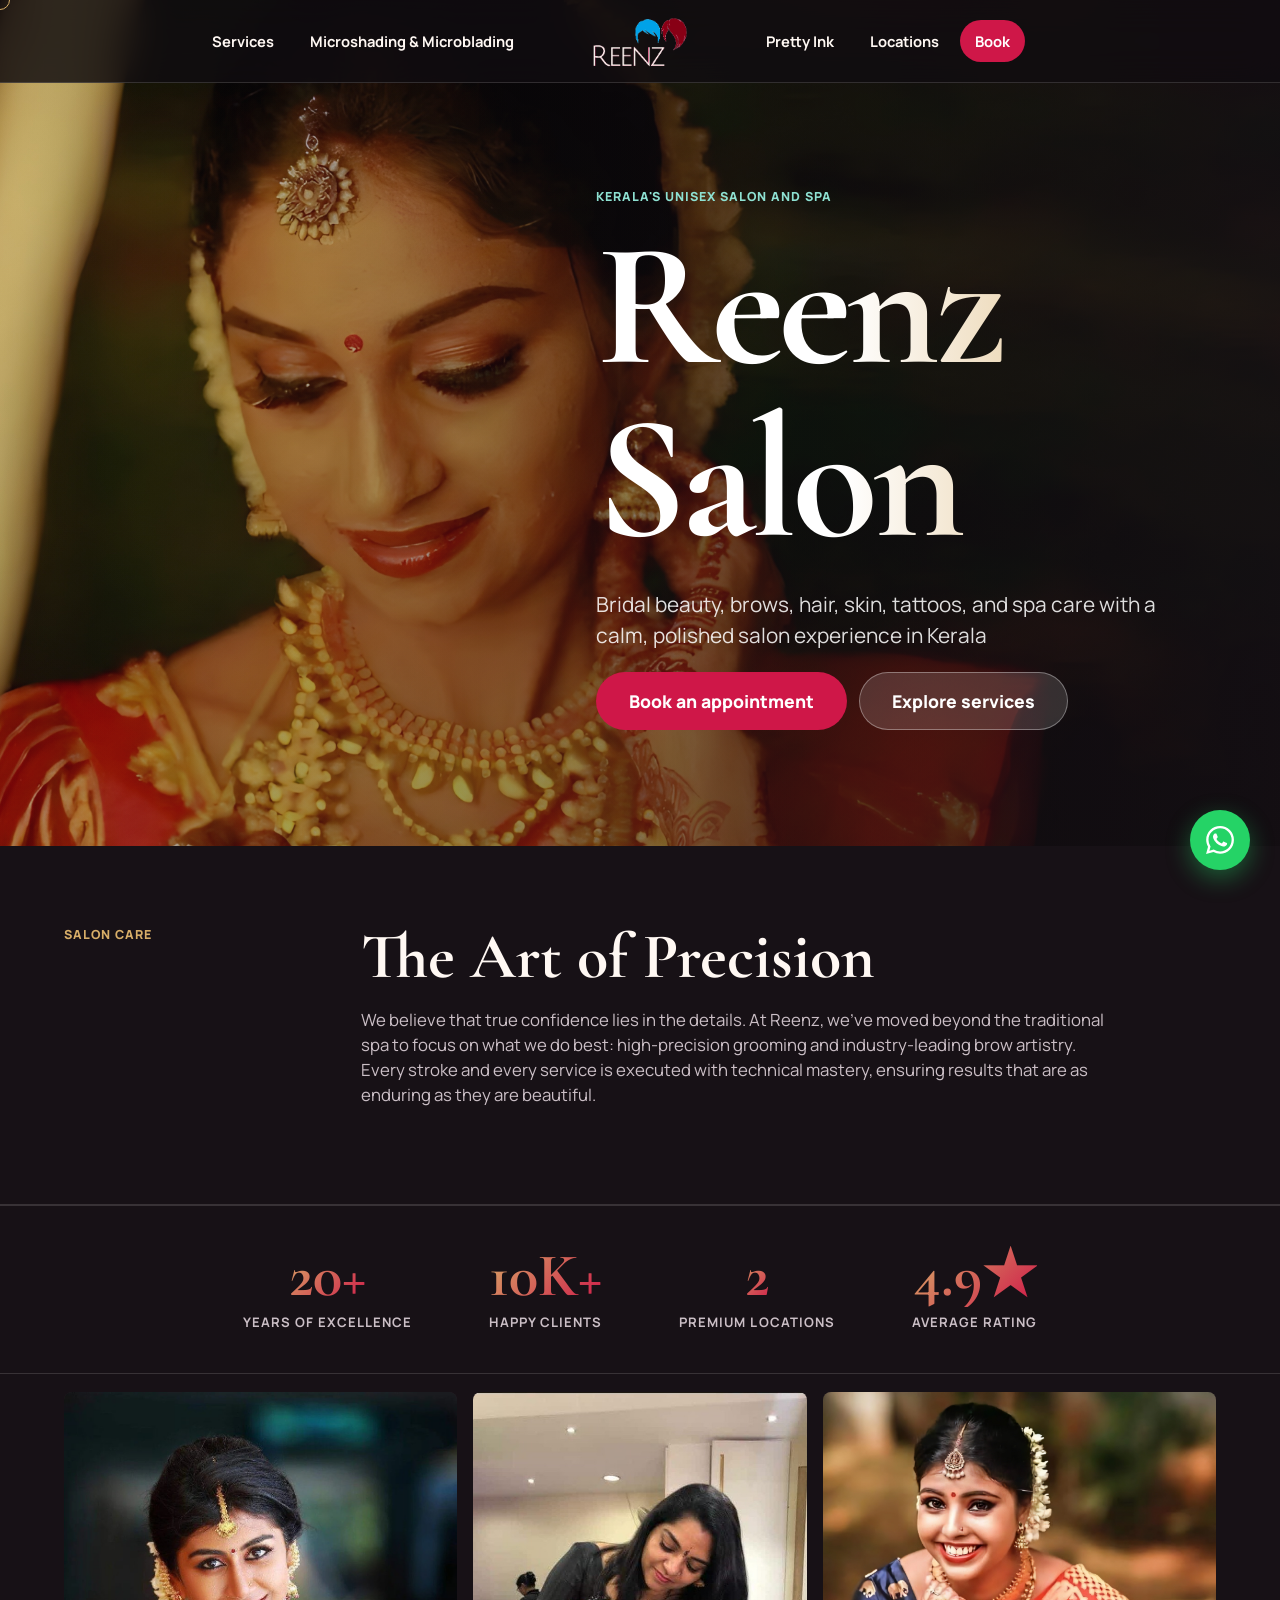
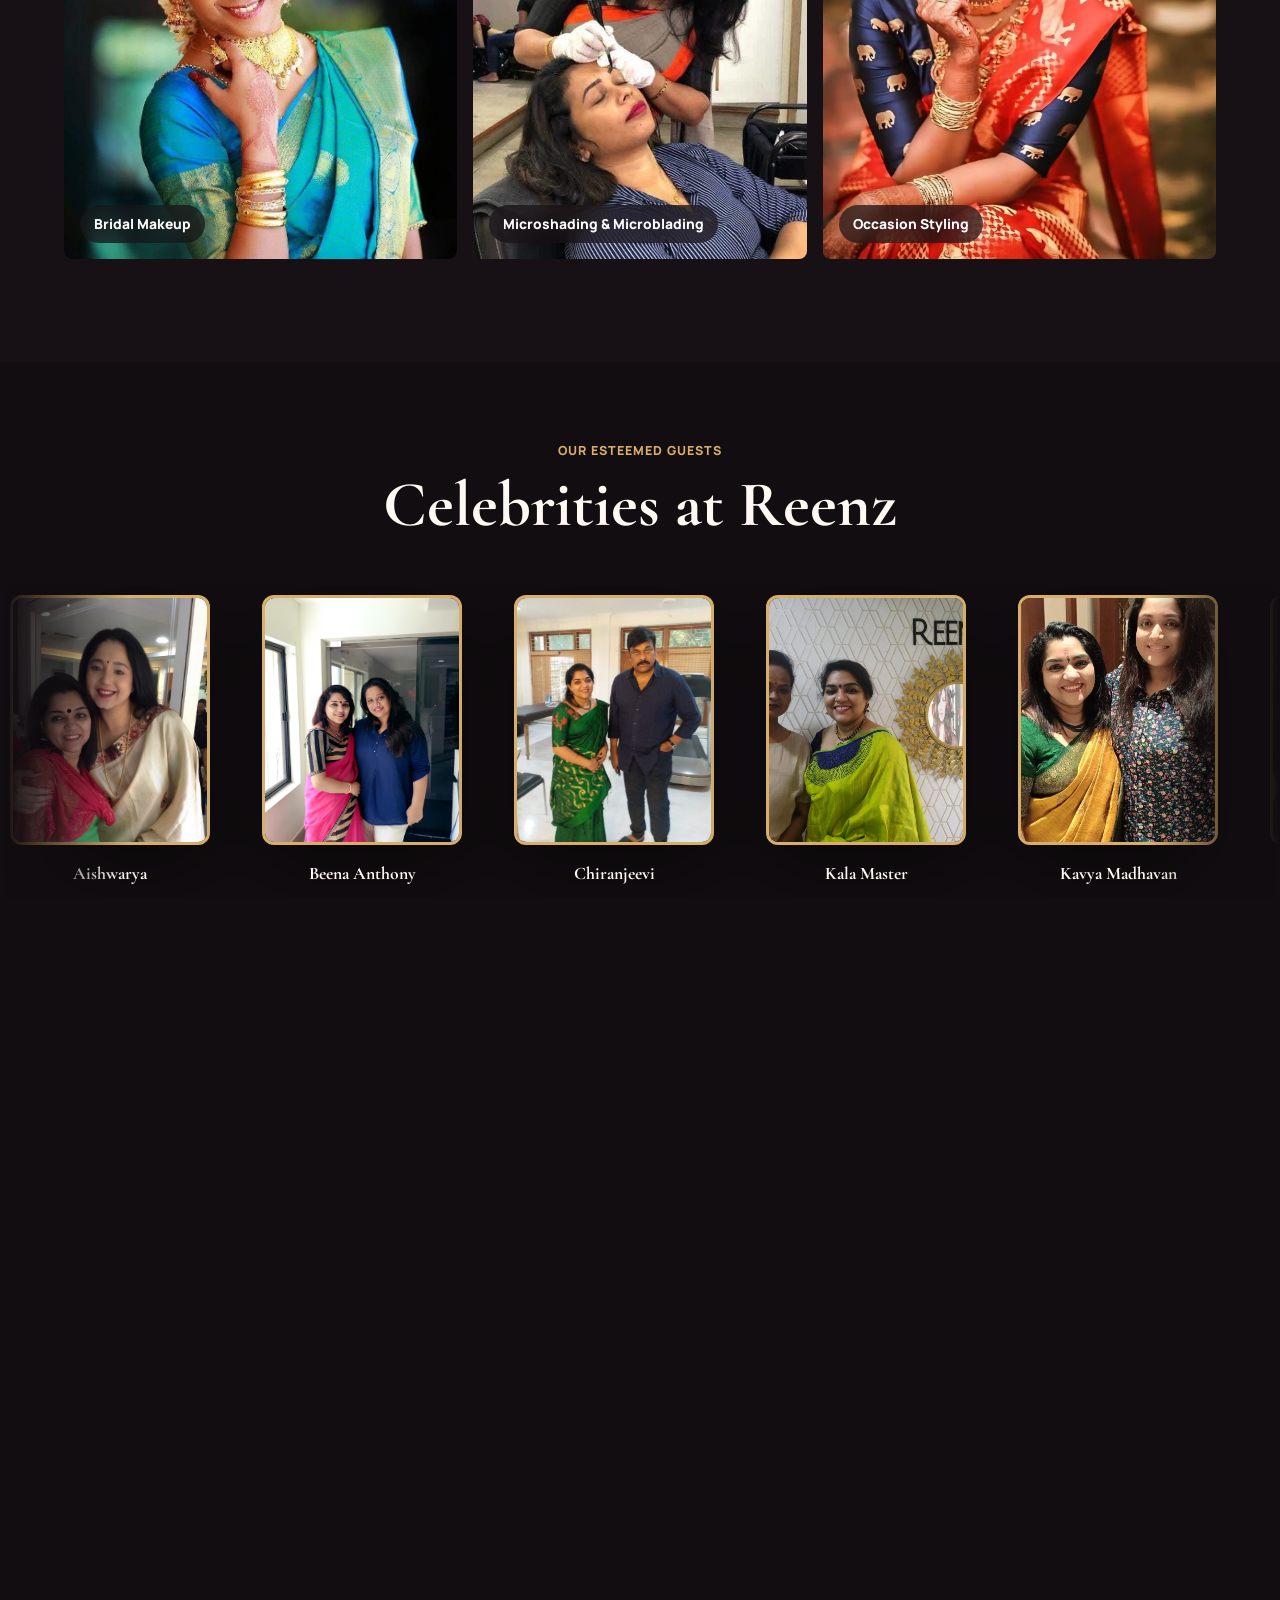
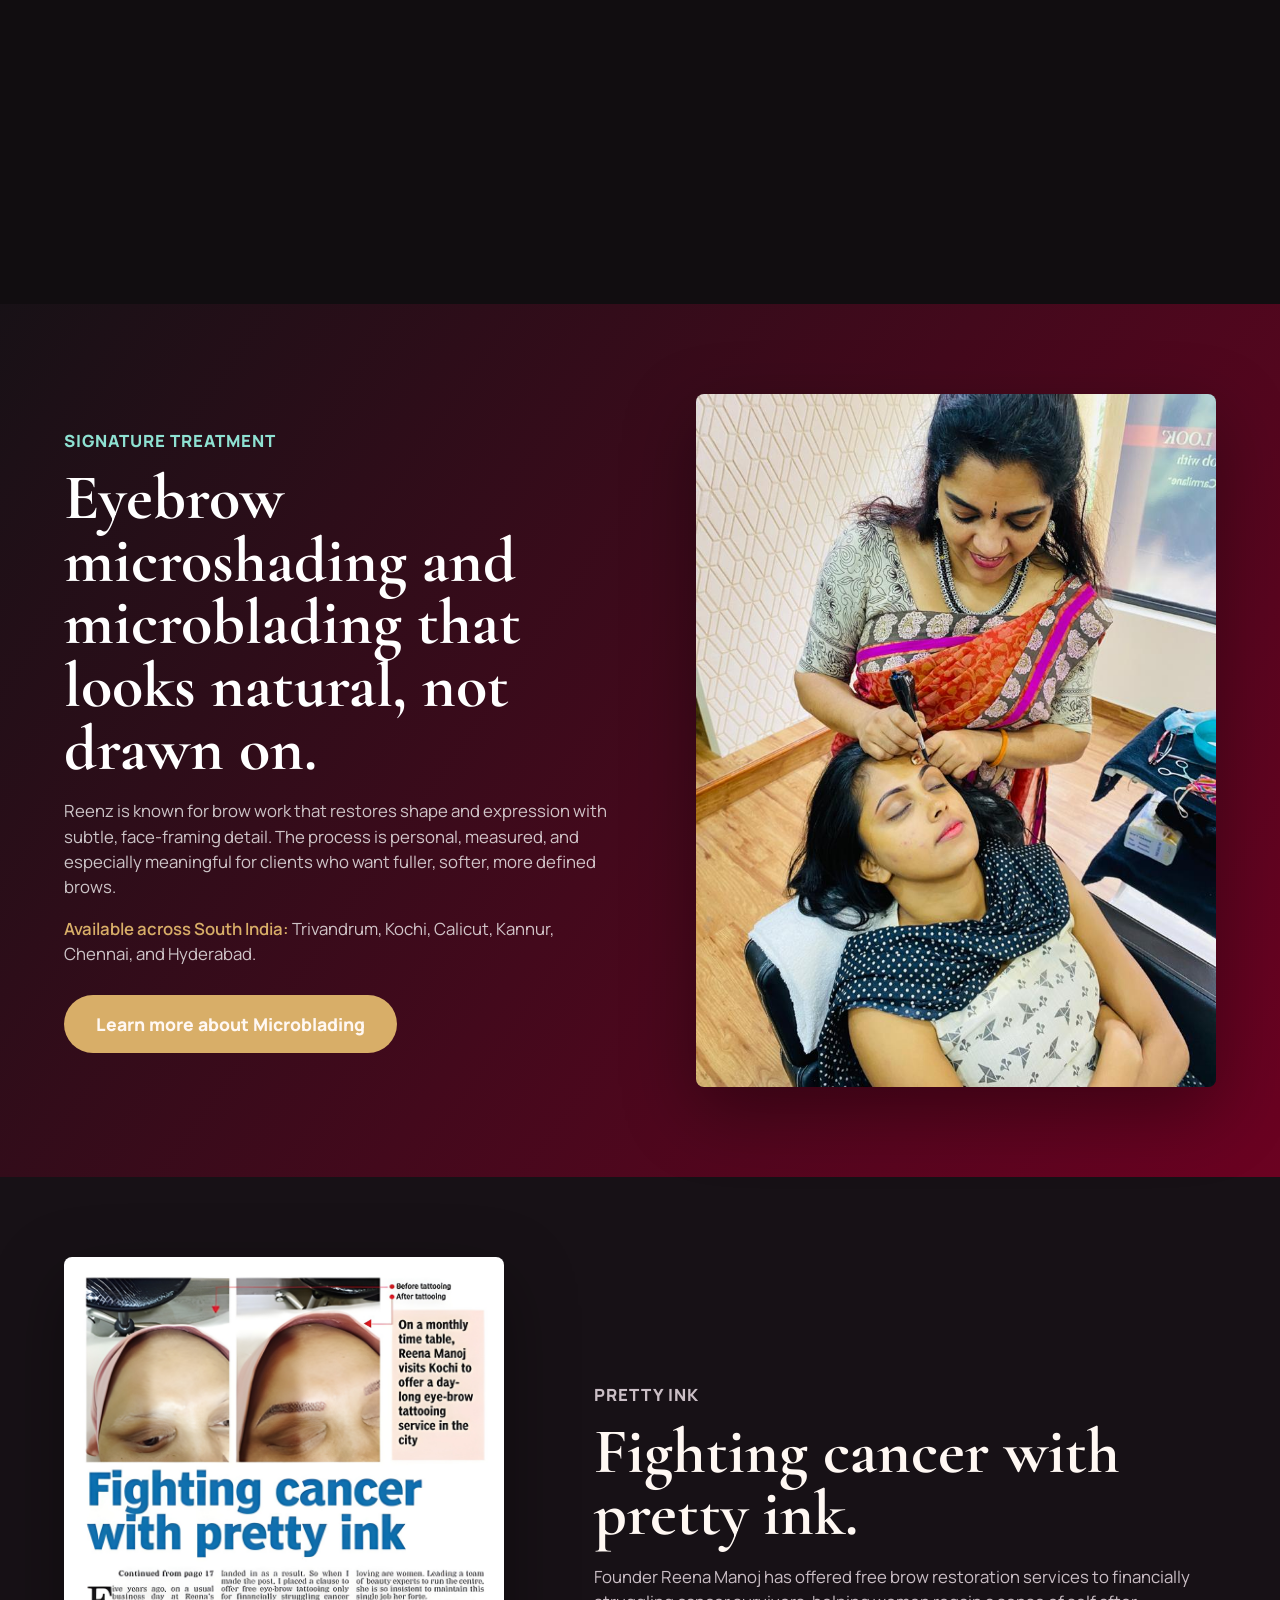
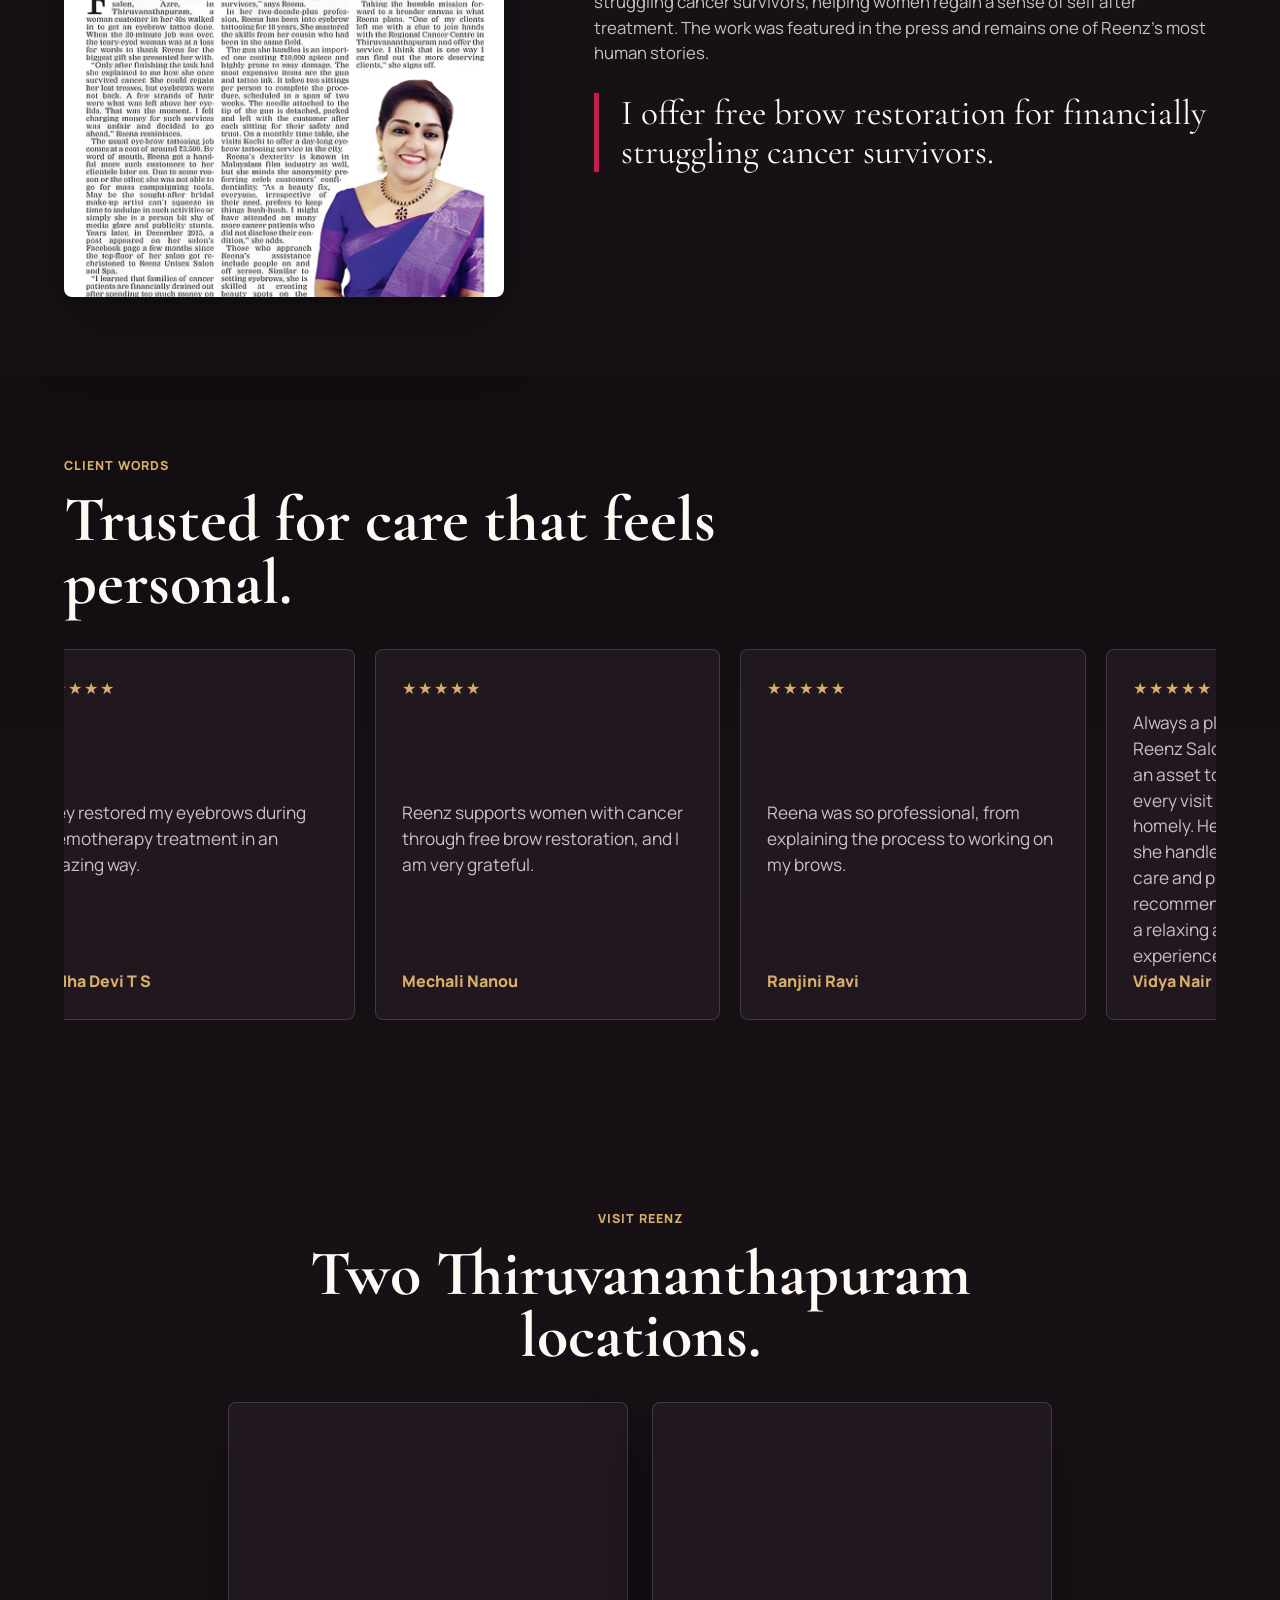
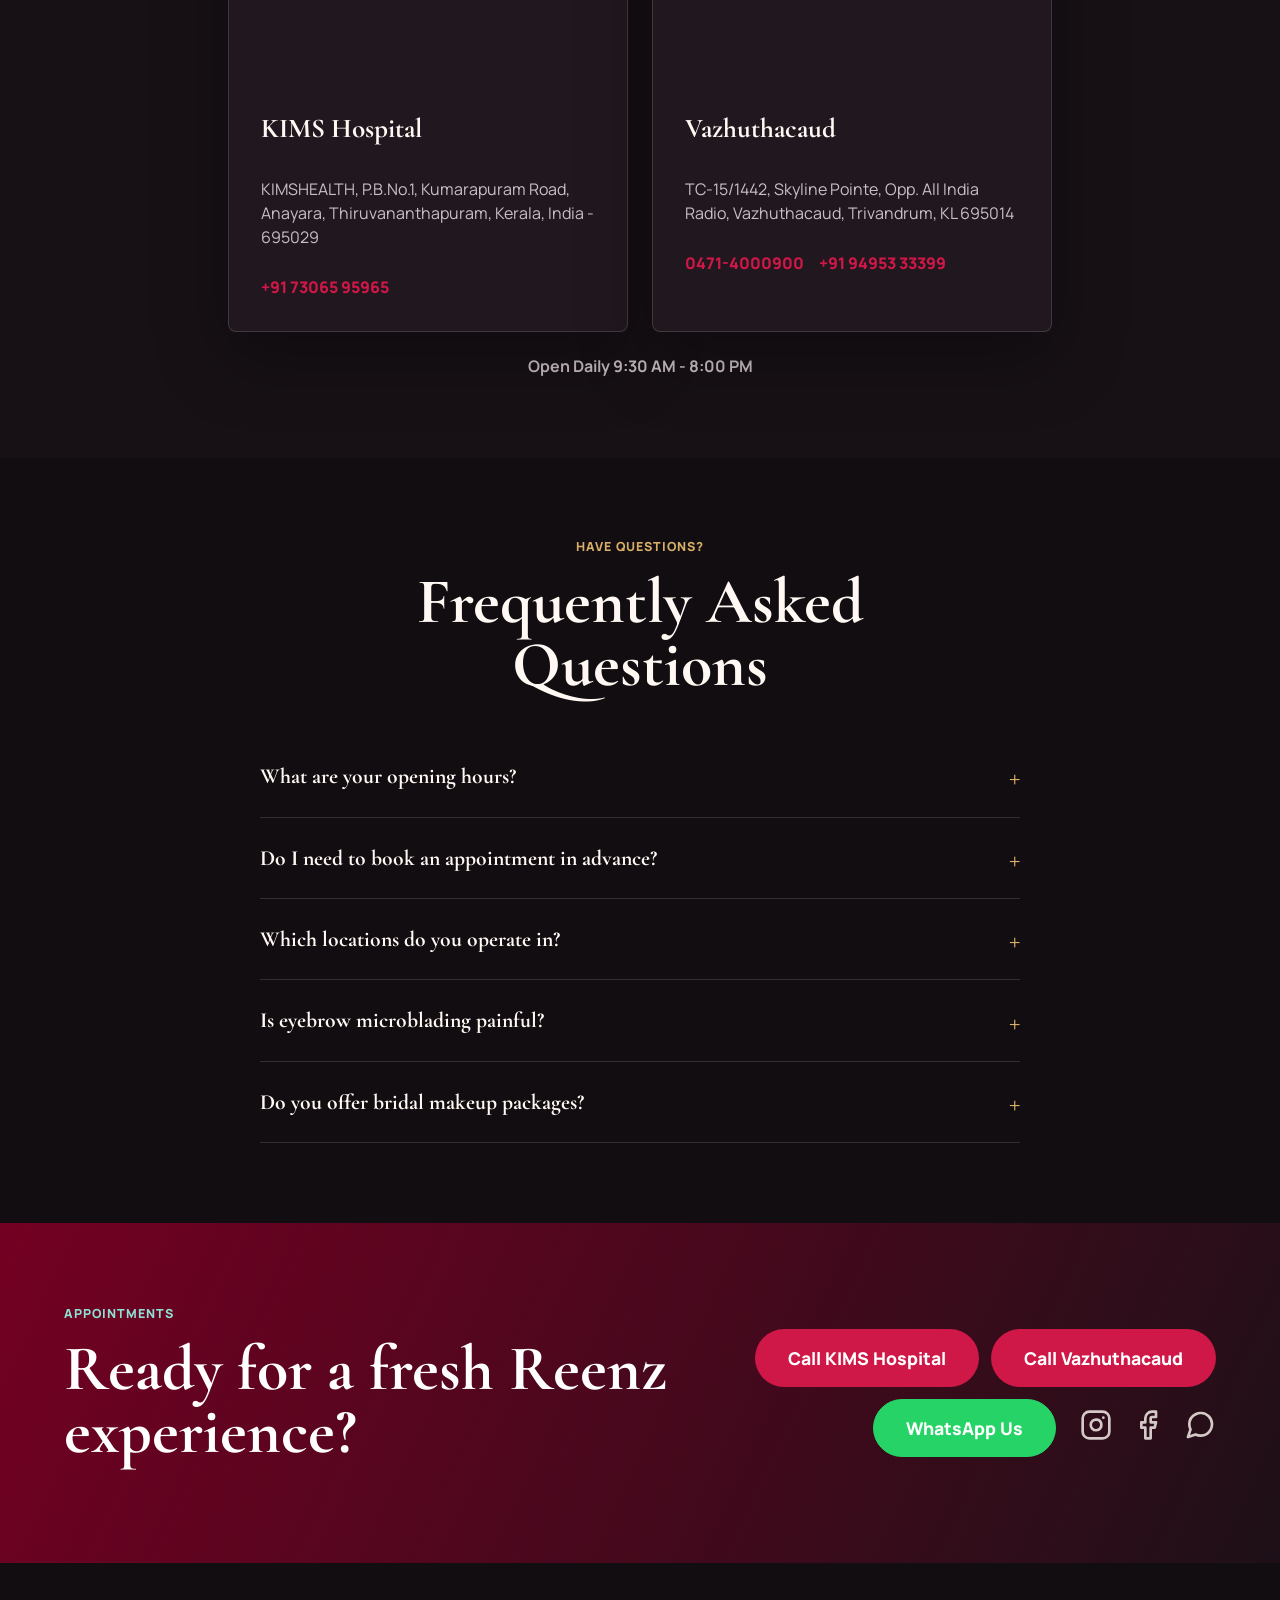
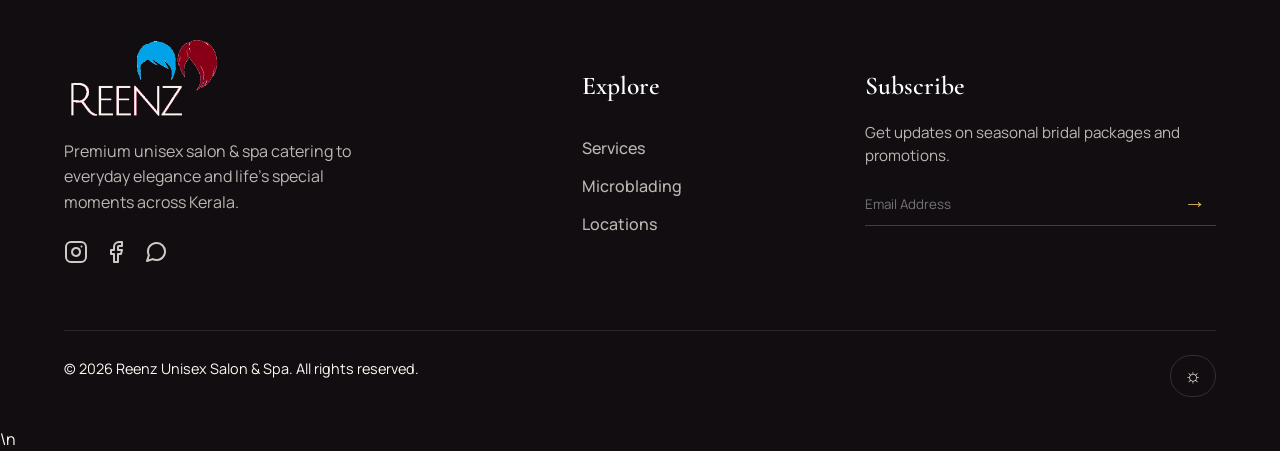
==== commit 0feeafdc: "fix: remove mobile sticky CTA, reduce excessive section padding, and fix reveal animation for brows " ====
--- a/index.html
+++ b/index.html
@@ -329,7 +329,7 @@
     </section>
 
     <section class="brows" id="brows">
-      <div class="brows-text">
+      <div class="brows-text reveal">
         <p class="eyebrow">Signature treatment</p>
         <h2>Eyebrow microshading and microblading that looks natural, not drawn on.</h2>
         <p>Reenz is known for brow work that restores shape and expression with subtle, face-framing detail. The process is personal, measured, and especially meaningful for clients who want fuller, softer, more defined brows.</p>
@@ -536,10 +536,6 @@
     </div>
   </footer>
 
-  <!-- Mobile Sticky CTA (shows on phones only) -->
-  <div class="mobile-sticky-cta" id="mobile-sticky-cta">
-    <a href="https://wa.me/919495333399?text=Hi%2C+I%27d+like+to+book+an+appointment+at+Reenz+Salon" target="_blank" rel="noopener noreferrer">📅 Book an Appointment</a>
-  </div>
 
   <!-- Back to Top -->
   <a href="#top" class="back-to-top" aria-label="Back to top">
--- a/styles.css
+++ b/styles.css
@@ -392,7 +392,7 @@
 }
 
 .section-pad {
-  padding: clamp(72px, 10vw, 120px) clamp(22px, 5vw, 72px);
+  padding: clamp(50px, 7vw, 80px) clamp(22px, 5vw, 72px);
 }
 
 .intro {
@@ -528,7 +528,7 @@
   grid-template-columns: minmax(0, 1fr) minmax(280px, 520px);
   gap: clamp(28px, 6vw, 80px);
   align-items: center;
-  padding: clamp(70px, 10vw, 130px) clamp(22px, 5vw, 72px);
+  padding: clamp(50px, 7vw, 90px) clamp(22px, 5vw, 72px);
   color: #fff;
   background:
     linear-gradient(125deg, rgba(23, 17, 22, 0.96), rgba(115, 0, 34, 0.9)),
@@ -1393,7 +1393,17 @@
   color: var(--rose);
 }
 
-/* Scroll Animations — single canonical rule (duplicate above removed) */
+/* Scroll Animations */
+.reveal {
+  opacity: 0;
+  transform: translateY(30px);
+  transition: opacity 0.8s cubic-bezier(0.2, 0.8, 0.2, 1), transform 0.8s cubic-bezier(0.2, 0.8, 0.2, 1);
+}
+
+.reveal.revealed {
+  opacity: 1;
+  transform: translateY(0);
+}
 
 /* ─── Stats / Trust Bar ─────────────────────────────────── */
 .stats-bar {
@@ -1445,48 +1455,7 @@
   display: block;
 }
 
-/* ─── Mobile Sticky CTA ──────────────────────────────────── */
-.mobile-sticky-cta {
-  display: none;
-  position: fixed;
-  bottom: 0;
-  left: 0;
-  right: 0;
-  z-index: 80;
-  padding: 12px 20px;
-  background: var(--ink);
-  border-top: 1px solid rgba(255,255,255,0.08);
-  backdrop-filter: blur(16px);
-}
-
-.mobile-sticky-cta a {
-  display: block;
-  width: 100%;
-  text-align: center;
-  background: var(--rose);
-  color: #fff;
-  font-weight: 800;
-  font-size: 1rem;
-  padding: 14px;
-  border-radius: 999px;
-  text-decoration: none;
-  transition: background 0.2s ease, transform 0.2s ease;
-}
-
-.mobile-sticky-cta a:active {
-  transform: scale(0.97);
-  background: var(--rose-dark);
-}
-
-@media (max-width: 768px) {
-  .mobile-sticky-cta {
-    display: block;
-  }
-  /* Prevent content from hiding behind sticky bar */
-  body {
-    padding-bottom: 74px;
-  }
-}
+
 
 /* ─── Skeleton / Image Shimmer Loader ───────────────────── */
 @keyframes shimmer {
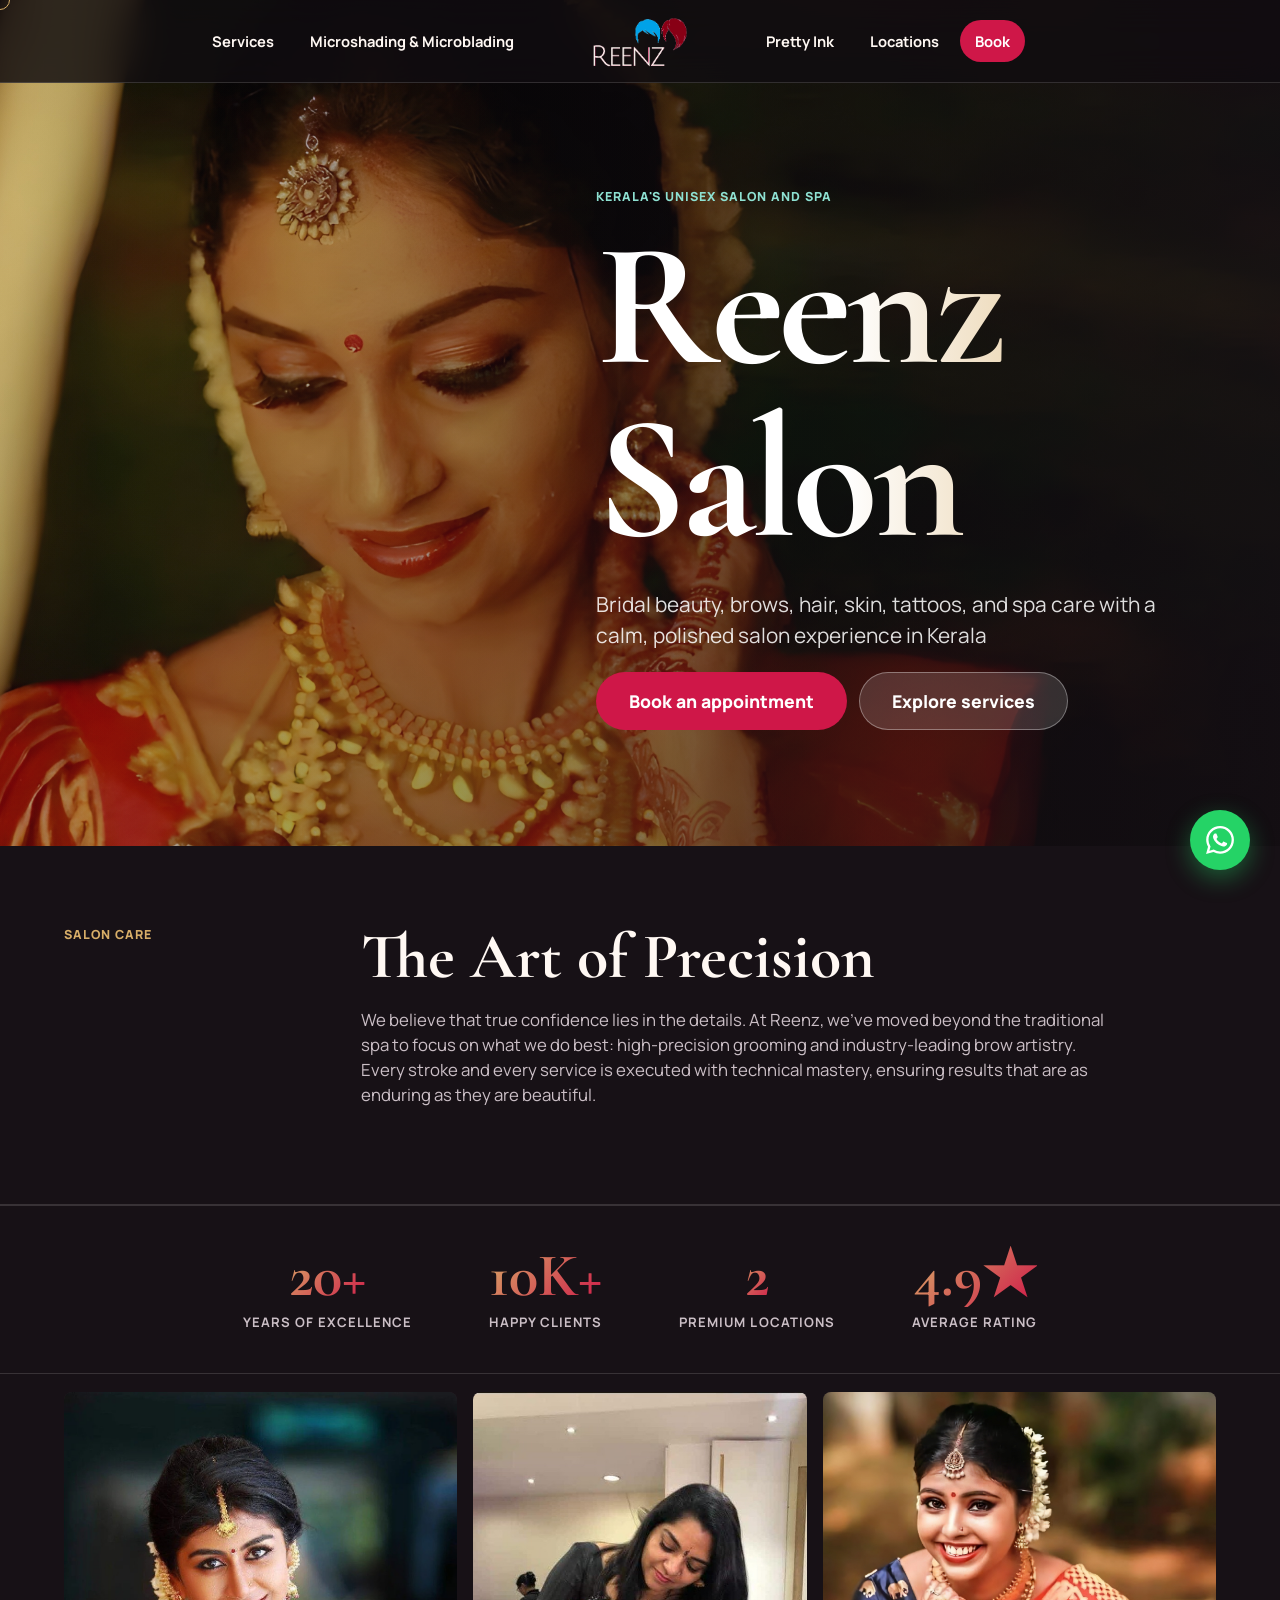
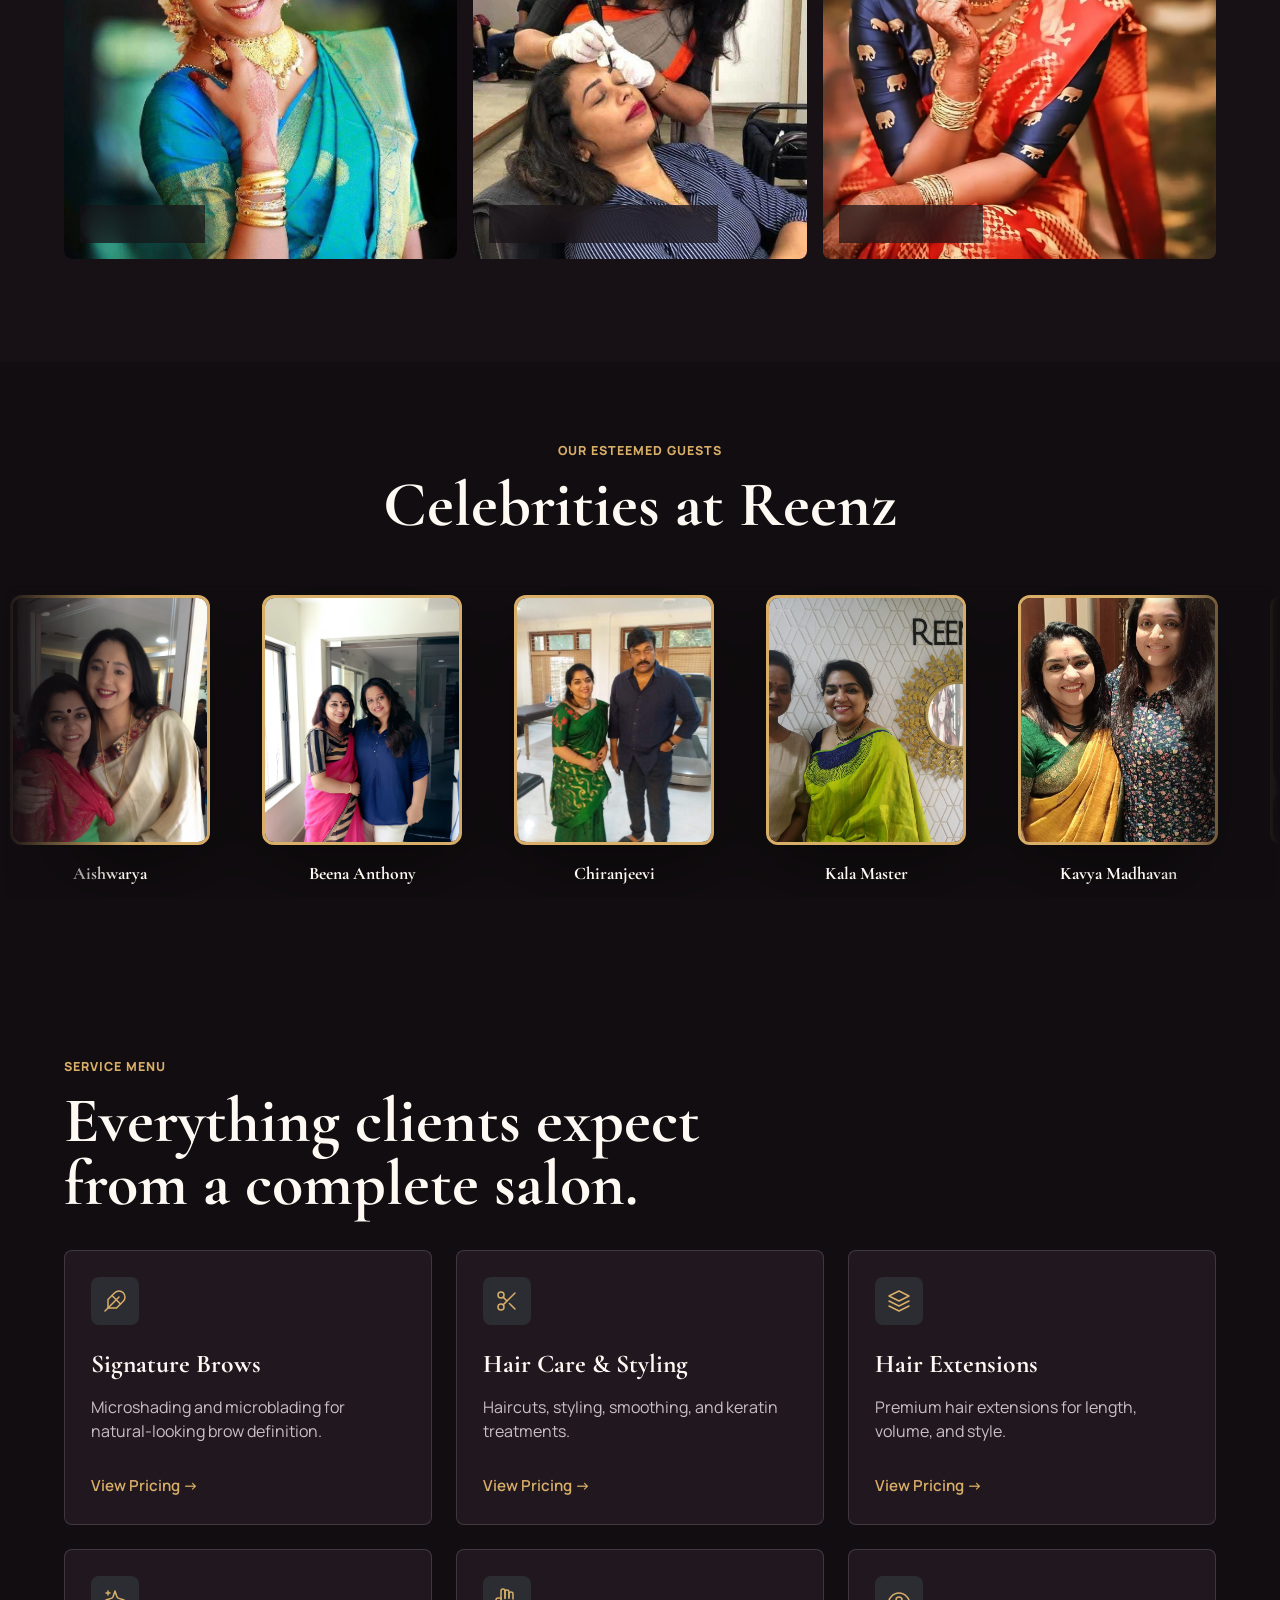
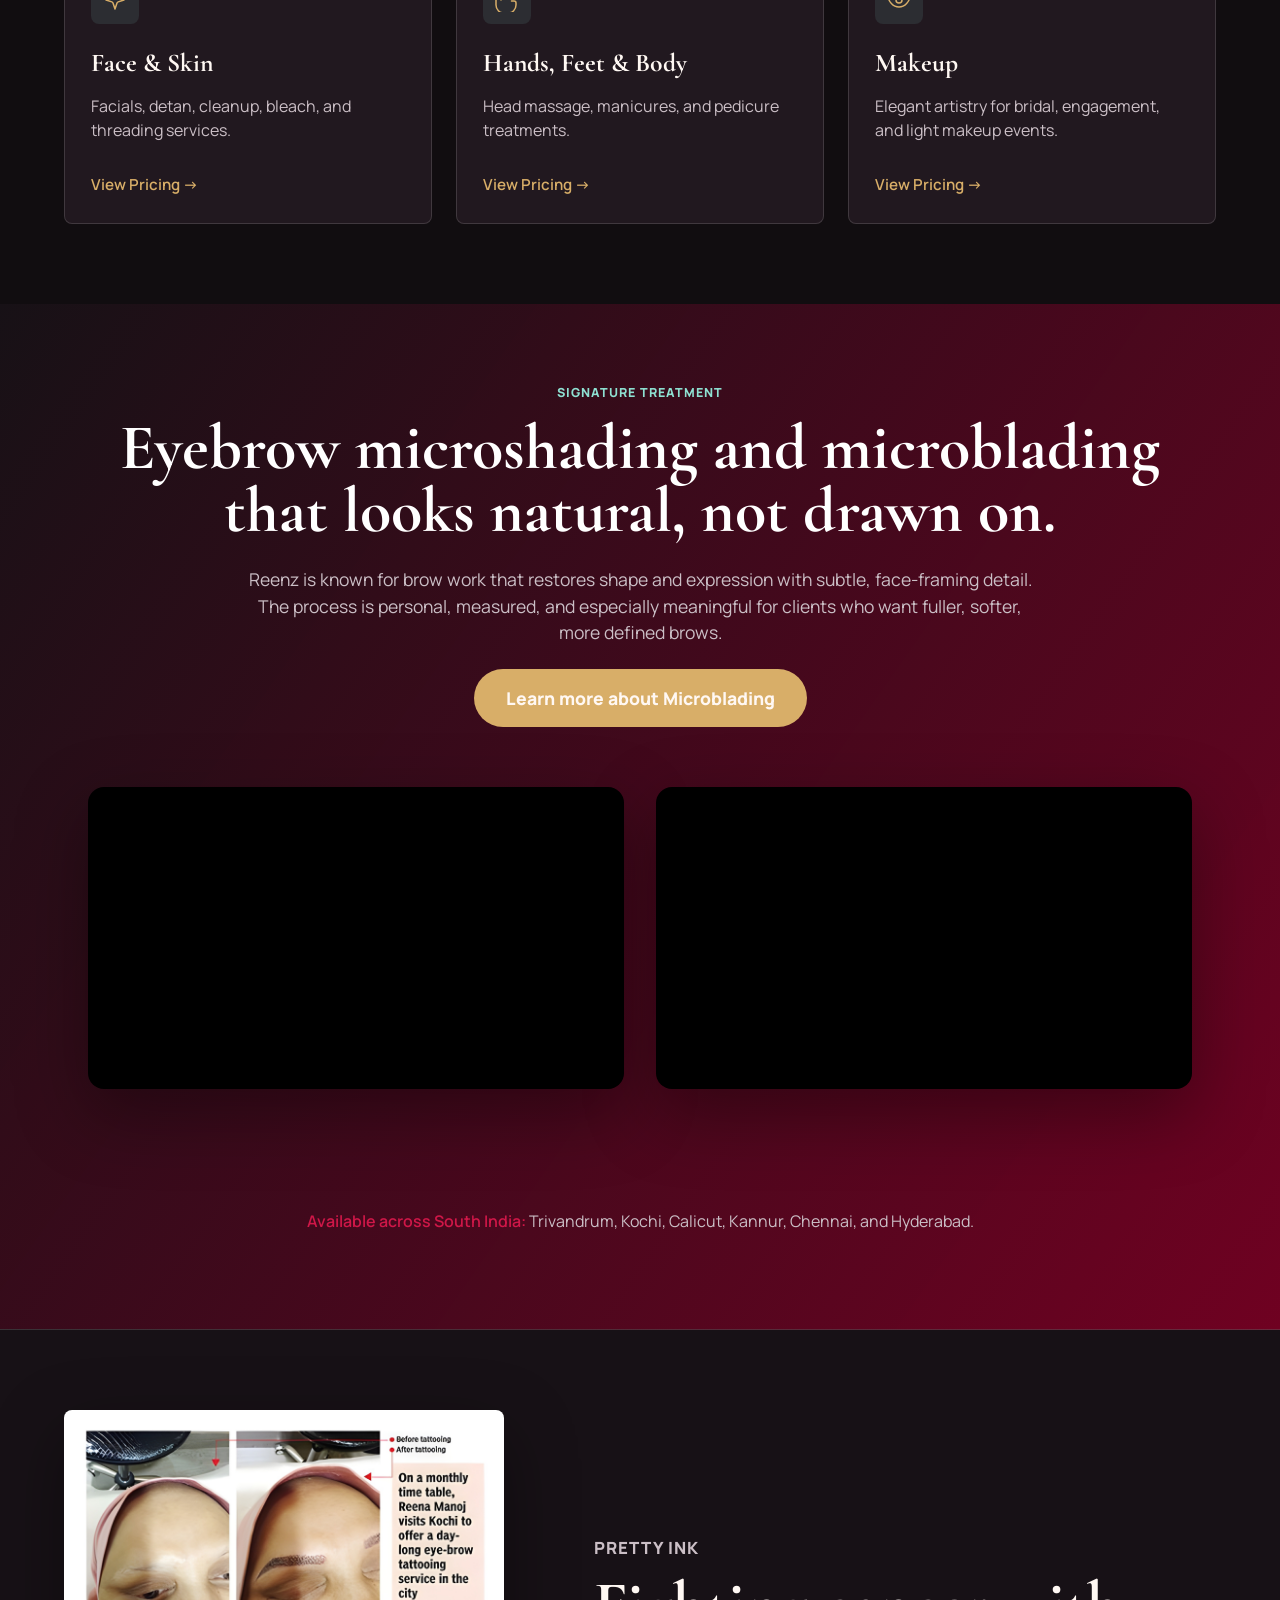
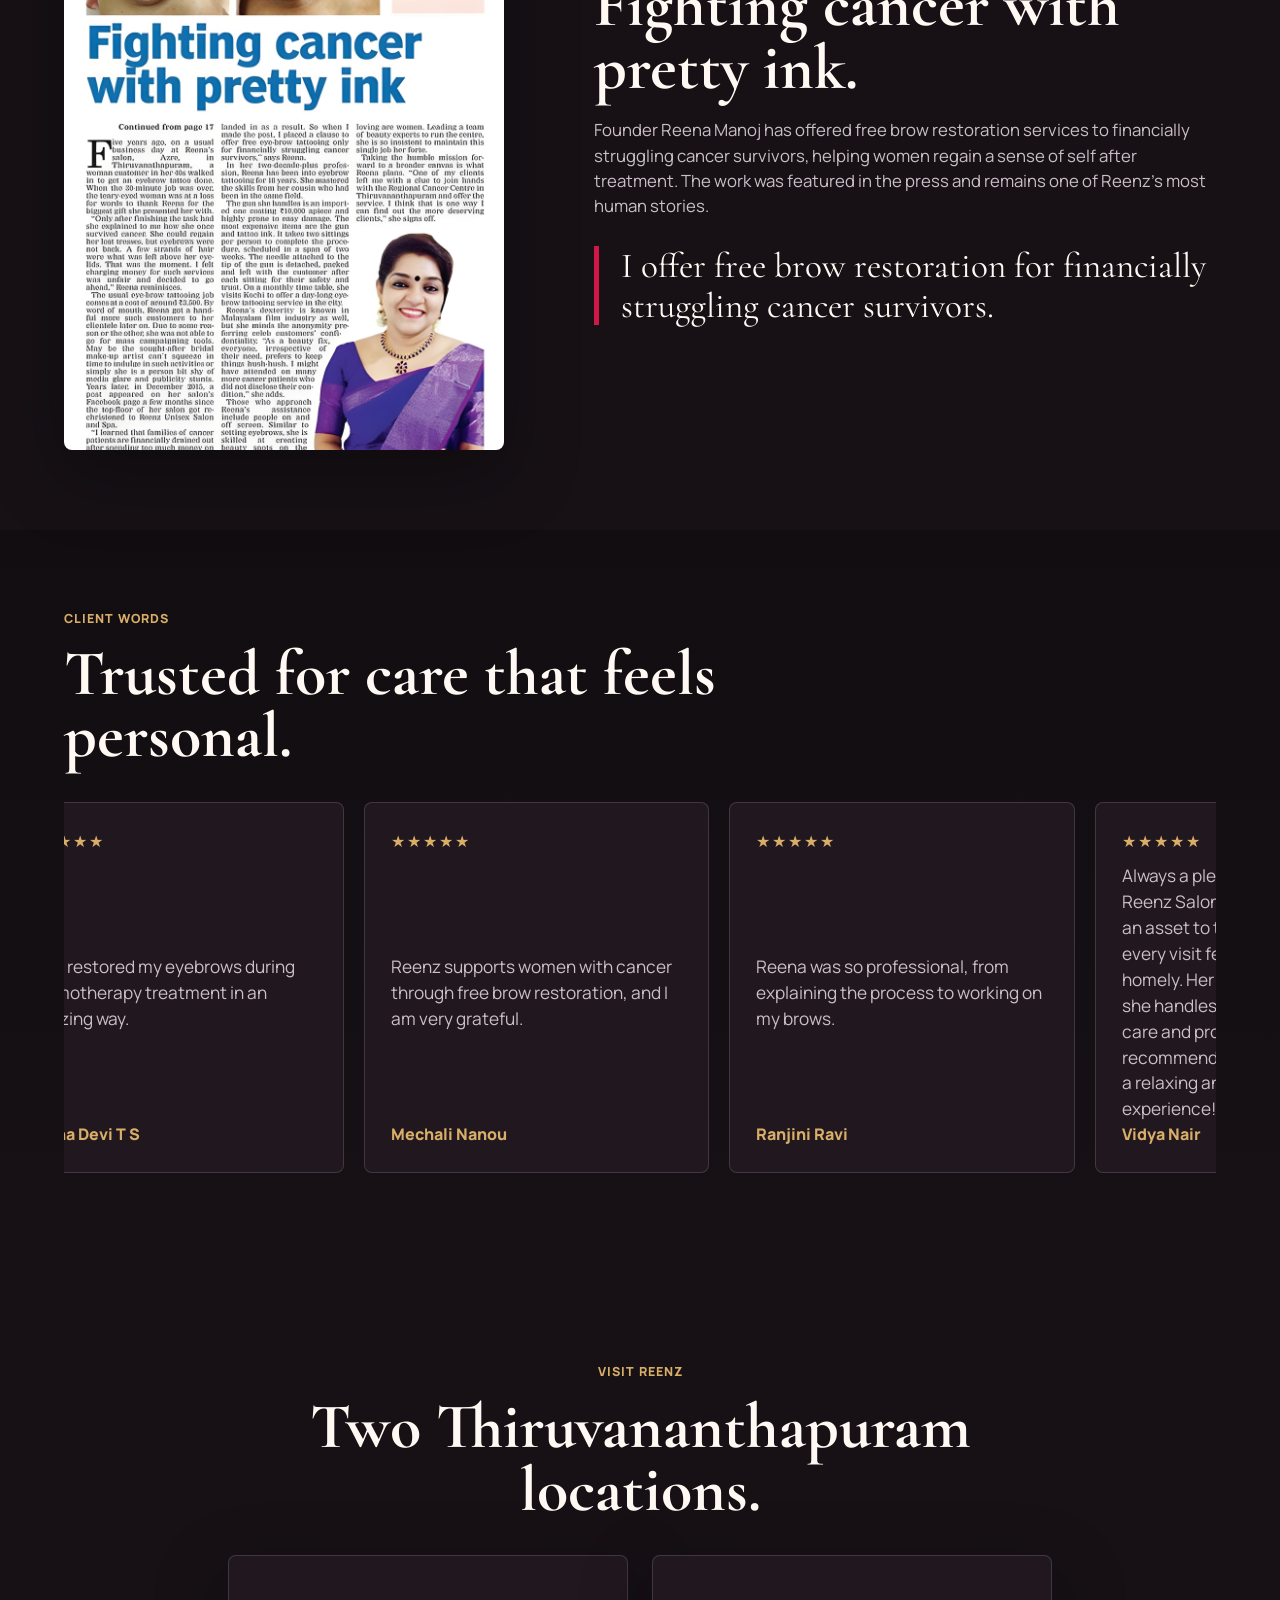
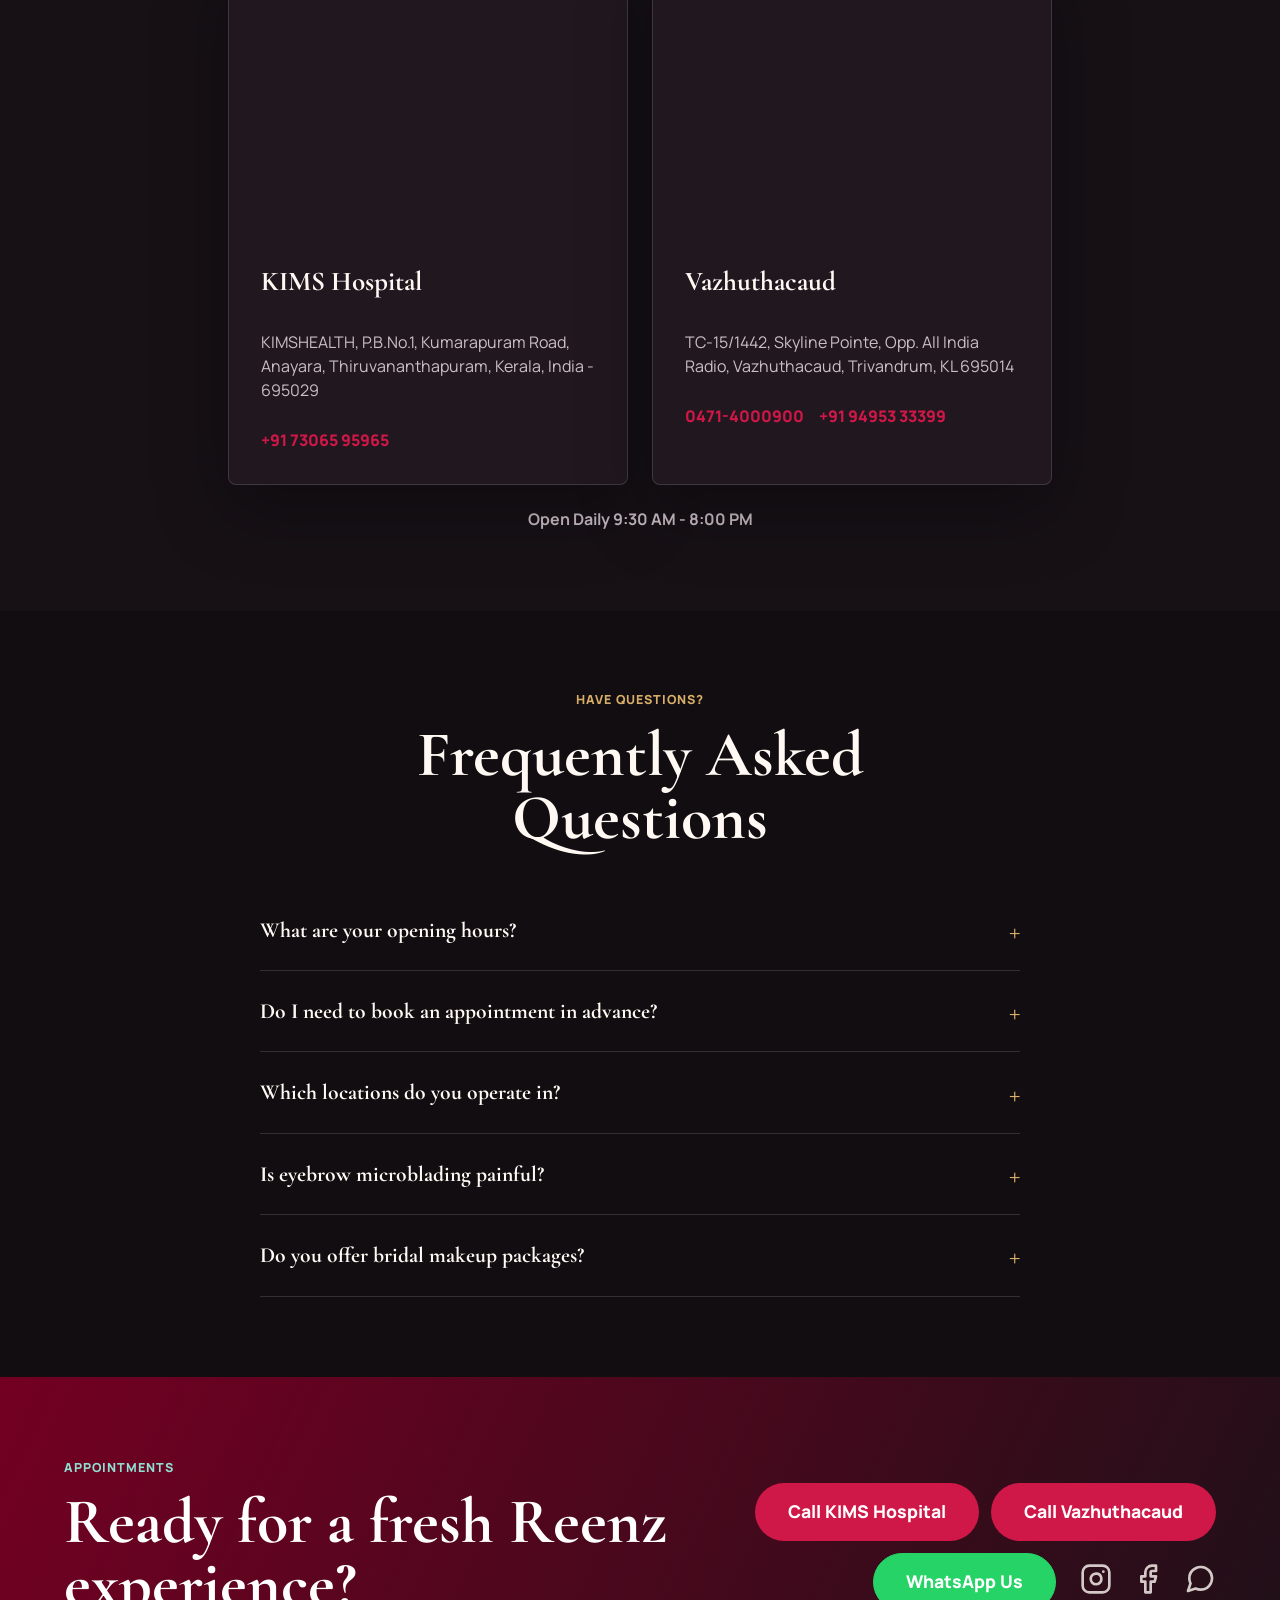
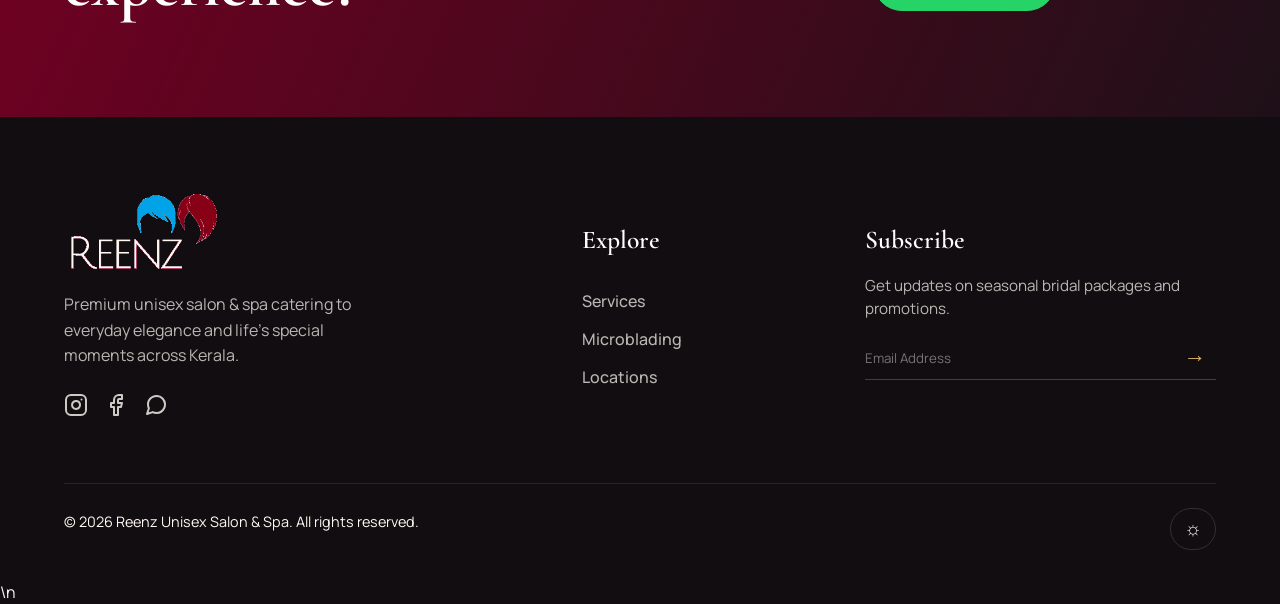
==== commit 36758c14: "feat: Add dual YouTube video embeds and optimize performance" ====
--- a/index.html
+++ b/index.html
@@ -328,16 +328,43 @@
       </div>
     </section>
 
-    <section class="brows" id="brows">
-      <div class="brows-text reveal">
-        <p class="eyebrow">Signature treatment</p>
-        <h2>Eyebrow microshading and microblading that looks natural, not drawn on.</h2>
-        <p>Reenz is known for brow work that restores shape and expression with subtle, face-framing detail. The process is personal, measured, and especially meaningful for clients who want fuller, softer, more defined brows.</p>
-        <p style="margin-top: 16px; font-weight: 600; color: var(--gold);">Available across South India: <span style="font-weight: 400; color: rgba(255,255,255,0.76);">Trivandrum, Kochi, Calicut, Kannur, Chennai, and Hyderabad.</span></p>
-        <a class="button primary" href="microblading.html" style="background: var(--gold); color: var(--ink); margin-top: 12px; border: none;">Learn more about Microblading</a>
-      </div>
-      <div class="brow-visual">
-        <img src="assets/Eyebrow%20Tattoo.jpg" alt="Eyebrow Tattoo - Reenz eyebrow microshading and microblading" loading="lazy">
+    <section class="brows-showcase dark section-pad" id="brows" style="border-bottom: 1px solid var(--line);">
+      <div style="max-width: 1200px; margin: 0 auto;">
+        <div class="section-heading-centered" style="margin-bottom: 60px;">
+          <p class="eyebrow">Signature treatment</p>
+          <h2>Eyebrow microshading and microblading that looks natural, not drawn on.</h2>
+          <p style="max-width: 800px; margin: 24px auto; color: var(--muted); font-size: 1.1rem;">Reenz is known for brow work that restores shape and expression with subtle, face-framing detail. The process is personal, measured, and especially meaningful for clients who want fuller, softer, more defined brows.</p>
+          <a class="button primary" href="microblading.html" style="background: var(--gold); color: var(--ink); border: none;">Learn more about Microblading</a>
+        </div>
+        
+        <div class="video-grid">
+          <div>
+            <div class="video-wrapper">
+              <iframe 
+                src="https://www.youtube.com/embed/mHEEbYcP17A" 
+                title="Eyebrow Microblading at Reenz Salon - Mapping" 
+                allow="accelerometer; autoplay; clipboard-write; encrypted-media; gyroscope; picture-in-picture; web-share" 
+                referrerpolicy="strict-origin-when-cross-origin" 
+                loading="lazy"
+                allowfullscreen>
+              </iframe>
+            </div>
+          </div>
+          <div>
+            <div class="video-wrapper">
+              <iframe 
+                src="https://www.youtube.com/embed/P4DMqVdOI70" 
+                title="Eyebrow Microblading at Reenz Salon - Results" 
+                allow="accelerometer; autoplay; clipboard-write; encrypted-media; gyroscope; picture-in-picture; web-share" 
+                referrerpolicy="strict-origin-when-cross-origin" 
+                loading="lazy"
+                allowfullscreen>
+              </iframe>
+            </div>
+          </div>
+        </div>
+        
+        <p style="text-align: center; margin-top: 40px; font-weight: 600; color: var(--rose);">Available across South India: <span style="font-weight: 400; color: var(--muted);">Trivandrum, Kochi, Calicut, Kannur, Chennai, and Hyderabad.</span></p>
       </div>
     </section>
 
--- a/styles.css
+++ b/styles.css
@@ -554,7 +554,6 @@
 
 .brow-visual {
   position: relative;
-  min-height: 400px;
   border-radius: 8px;
   overflow: hidden;
   background: var(--card);
@@ -1565,3 +1564,70 @@
   overflow: hidden;
   margin-bottom: 24px;
 }
+
+/* Video Embeds */
+.video-wrapper {
+  position: relative;
+  padding-bottom: 56.25%; /* 16:9 Aspect Ratio */
+  height: 0;
+  overflow: hidden;
+  border-radius: 16px;
+  box-shadow: var(--shadow);
+  background: #000;
+}
+
+.video-wrapper iframe {
+  position: absolute;
+  top: 0;
+  left: 0;
+  width: 100%;
+  height: 100%;
+  border: 0;
+}
+
+.video-grid {
+  display: grid;
+  grid-template-columns: 1fr;
+  gap: 32px;
+  max-width: 1200px;
+  margin: 0 auto;
+  padding: 0 24px 80px;
+}
+
+@media (min-width: 768px) {
+  .video-grid {
+    grid-template-columns: 1fr 1fr;
+  }
+}
+
+.video-section {
+  max-width: 1000px;
+  margin: 0 auto;
+  padding: 0 24px 80px;
+}
+
+.video-caption {
+  text-align: center;
+  margin-top: 24px;
+  color: var(--muted);
+  font-style: italic;
+  font-size: 1rem;
+}
+
+.section-heading-centered {
+  text-align: center;
+  margin-bottom: 48px;
+}
+
+.brows-showcase.dark {
+  background: linear-gradient(125deg, rgba(23, 17, 22, 1), rgba(115, 0, 34, 0.95)), #25111b;
+  color: #fff;
+}
+
+.brows-showcase.dark .eyebrow {
+  color: var(--mint);
+}
+
+.brows-showcase.dark p {
+  color: rgba(255, 255, 255, 0.8);
+}
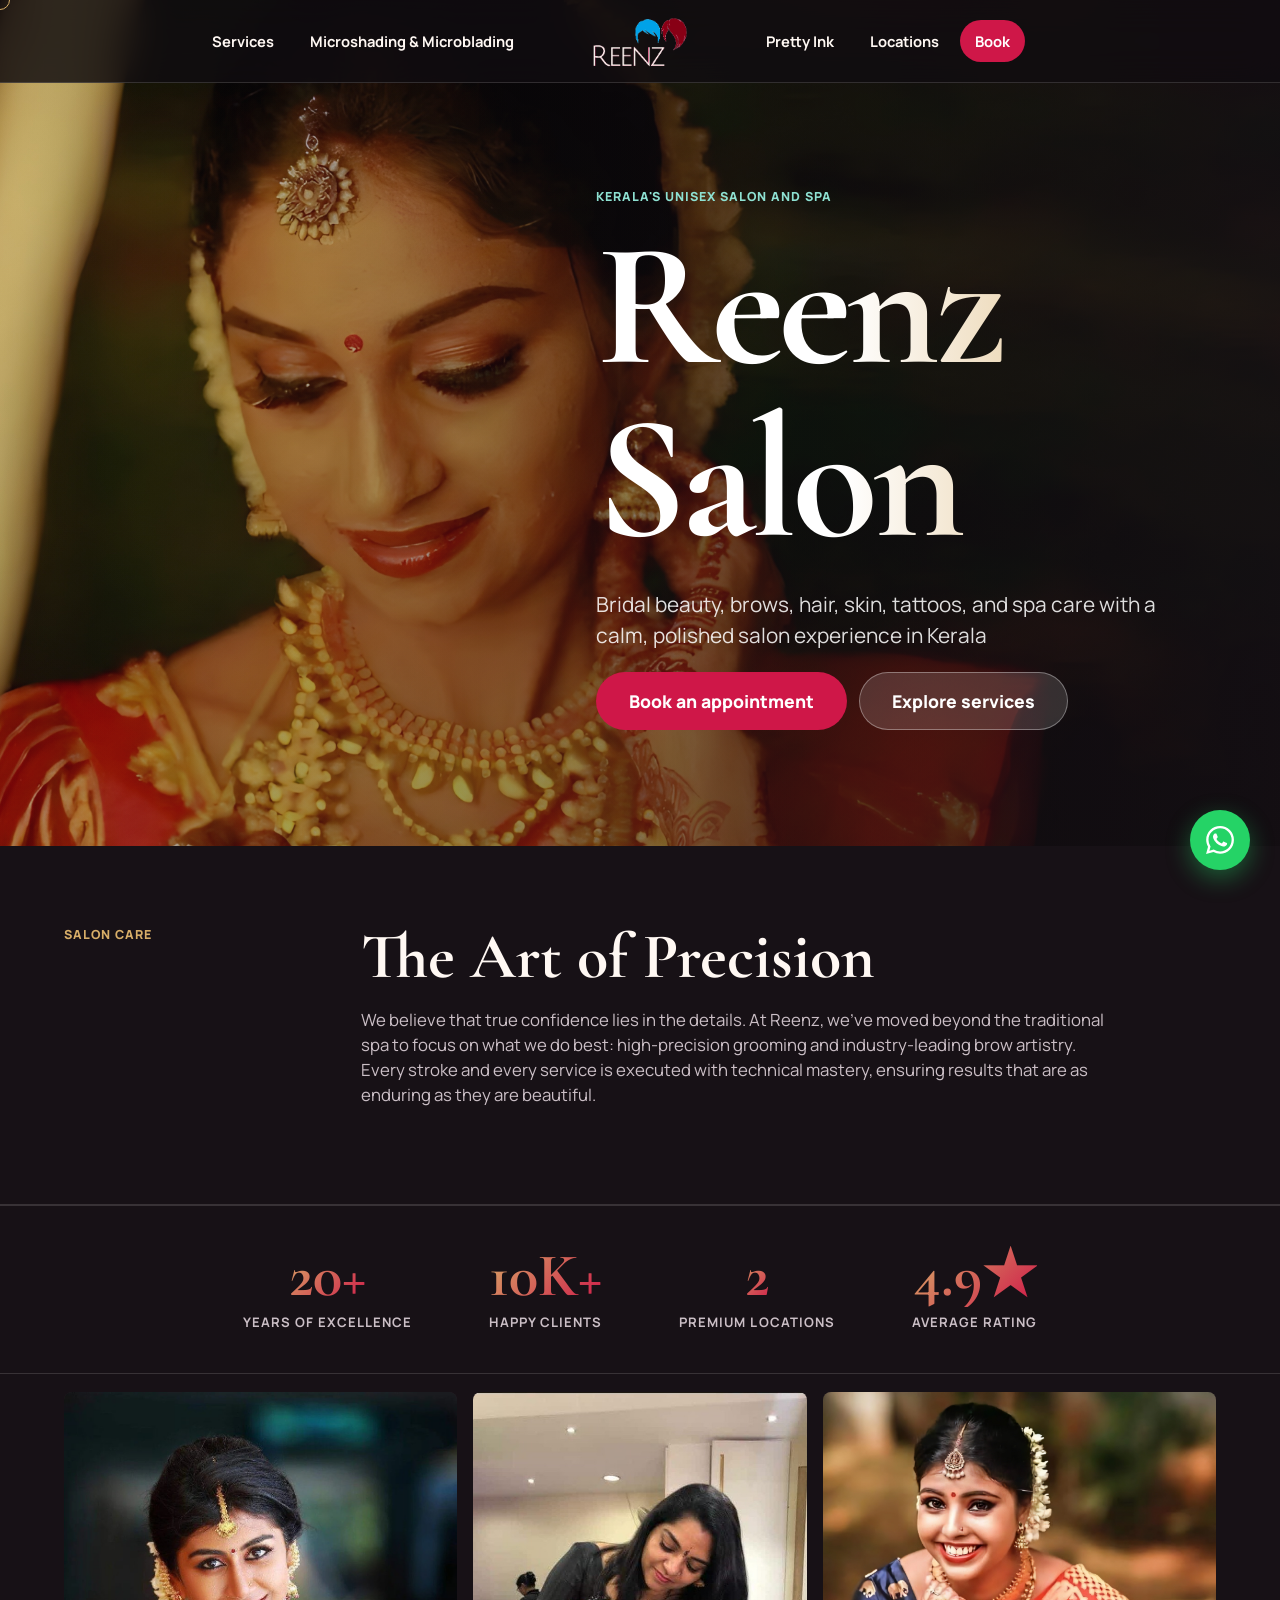
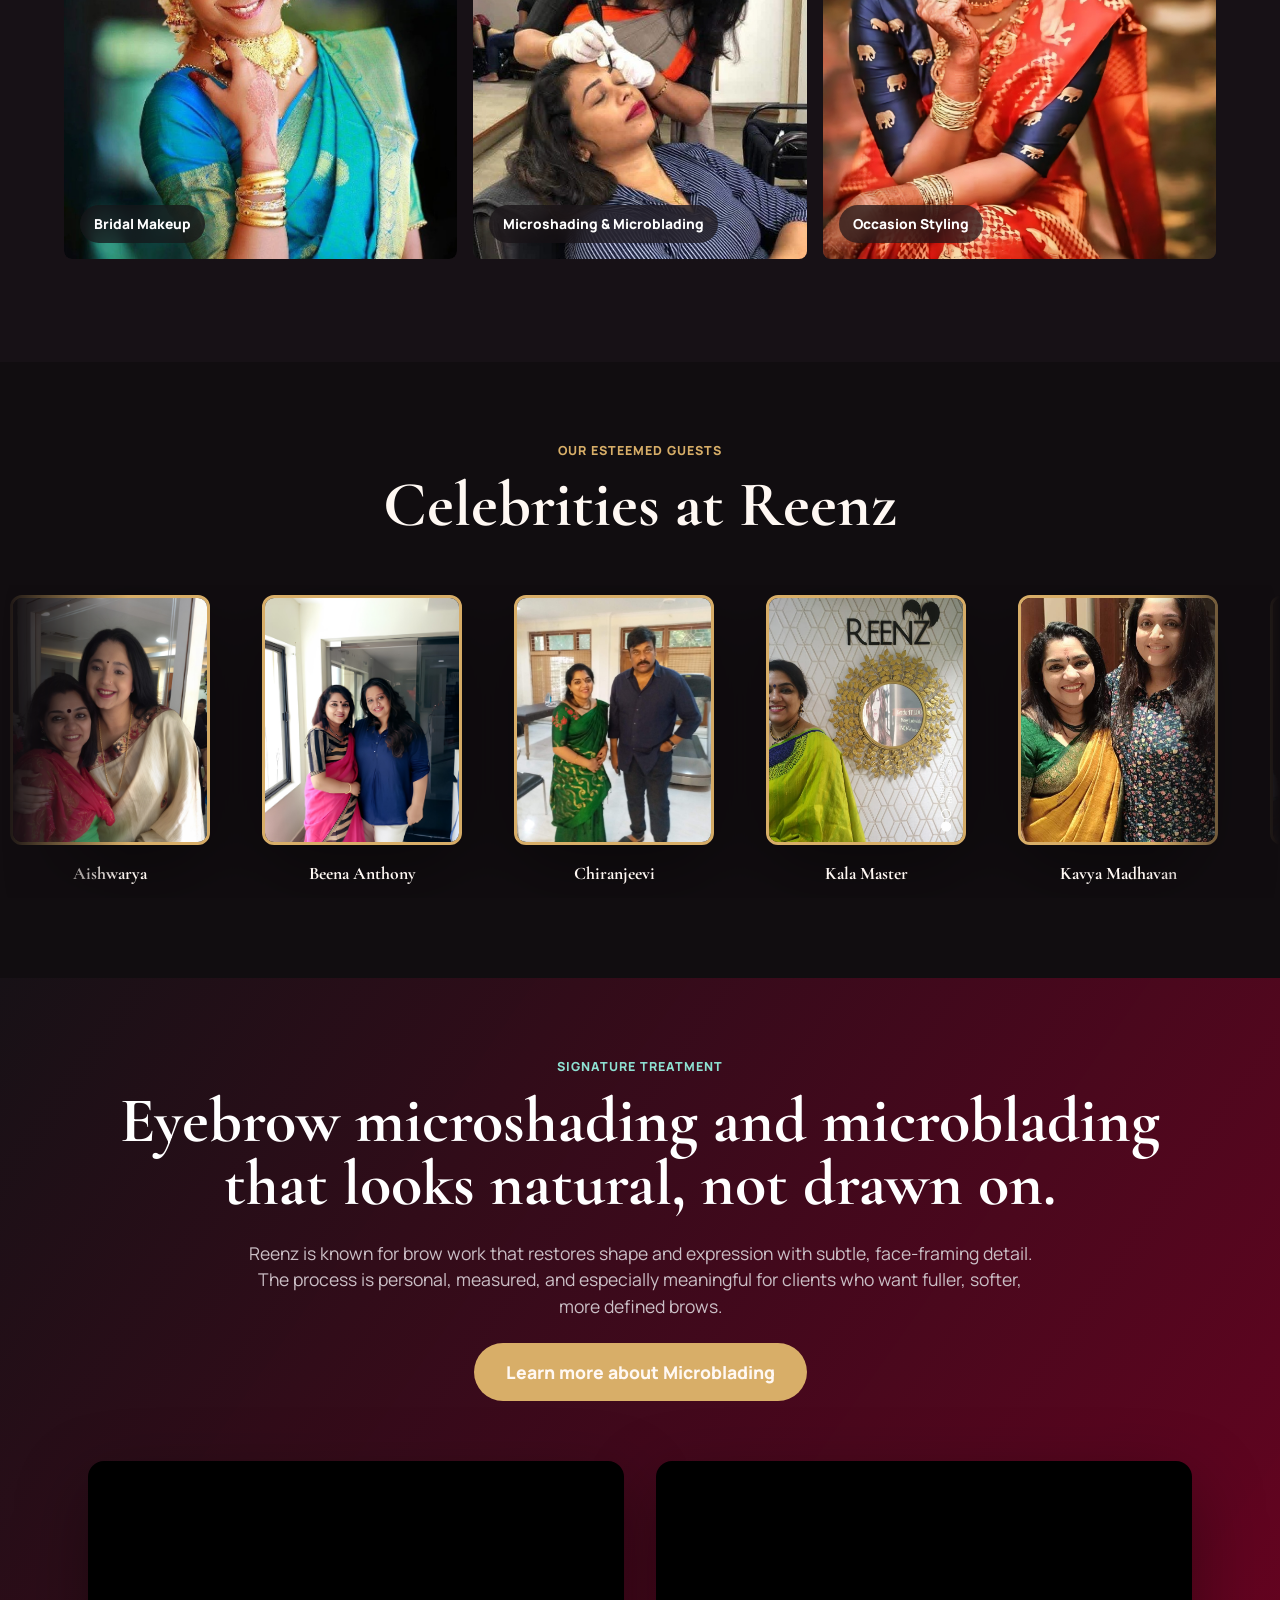
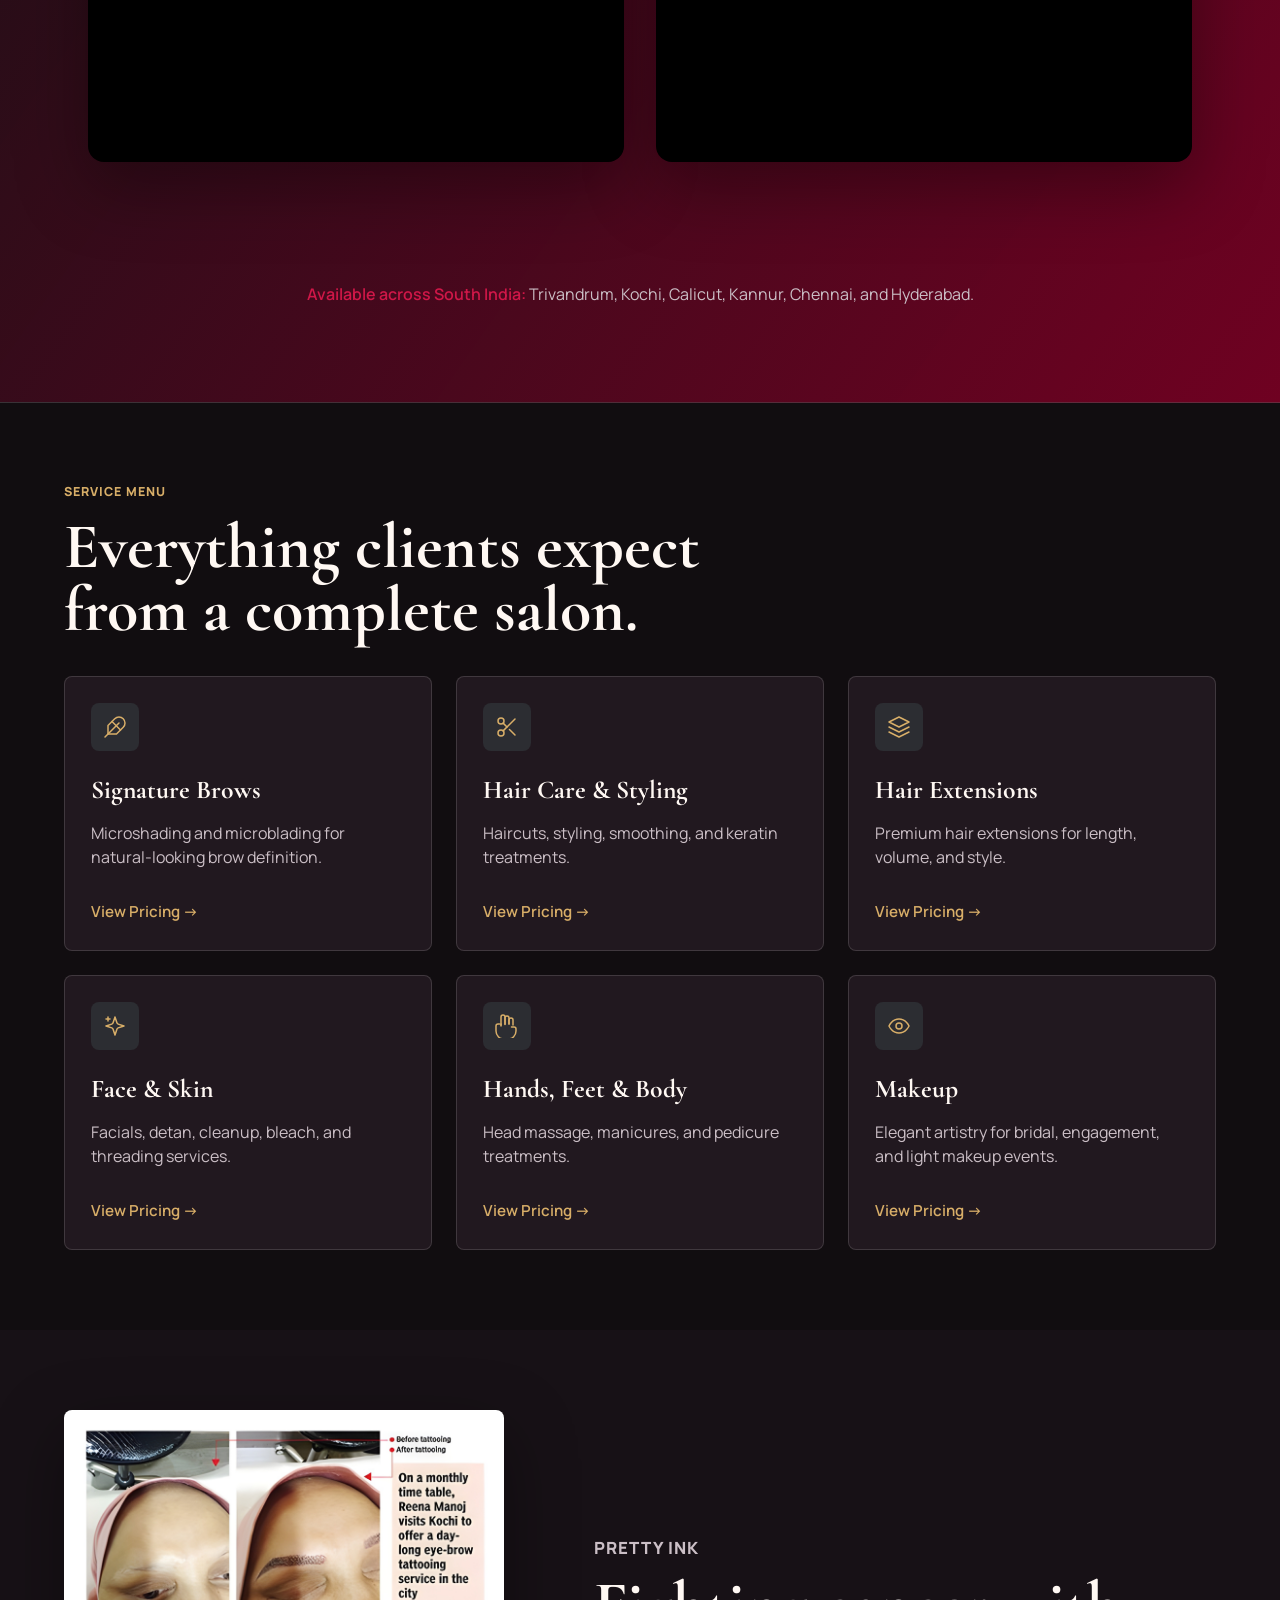
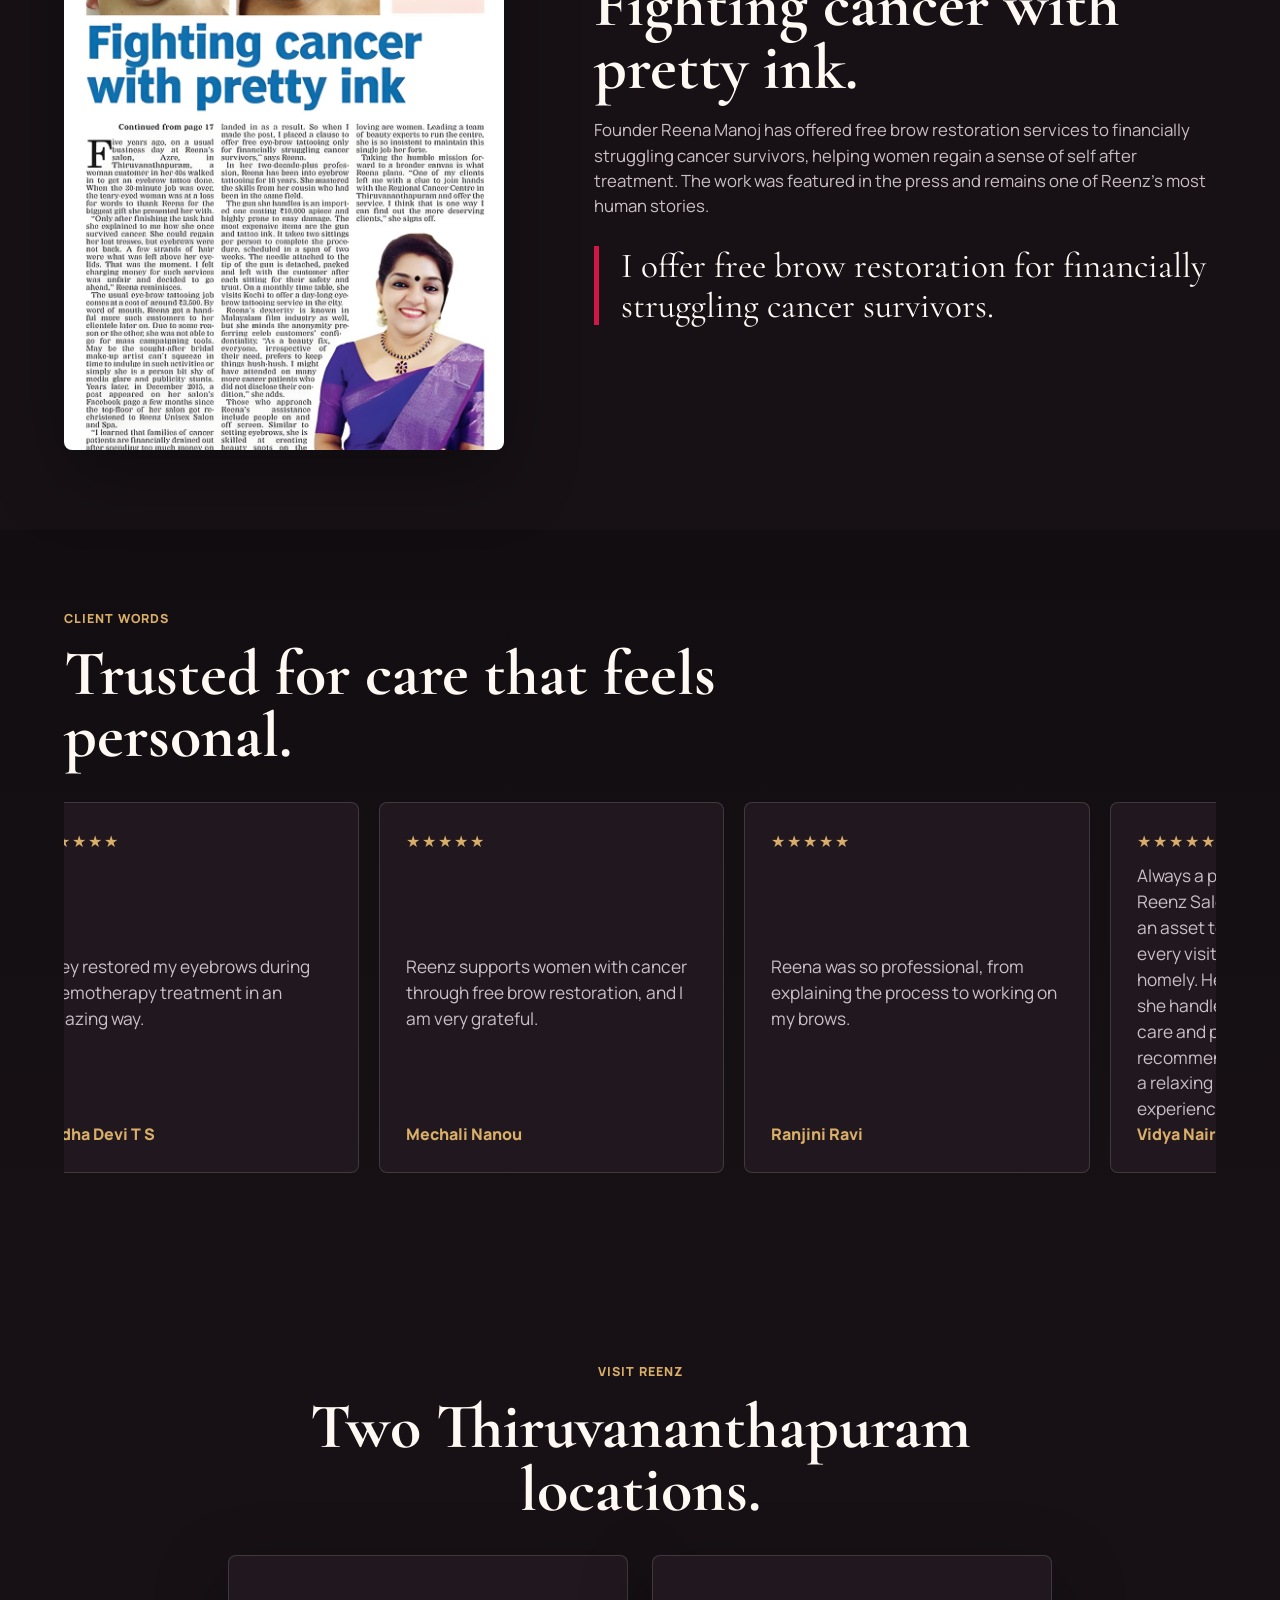
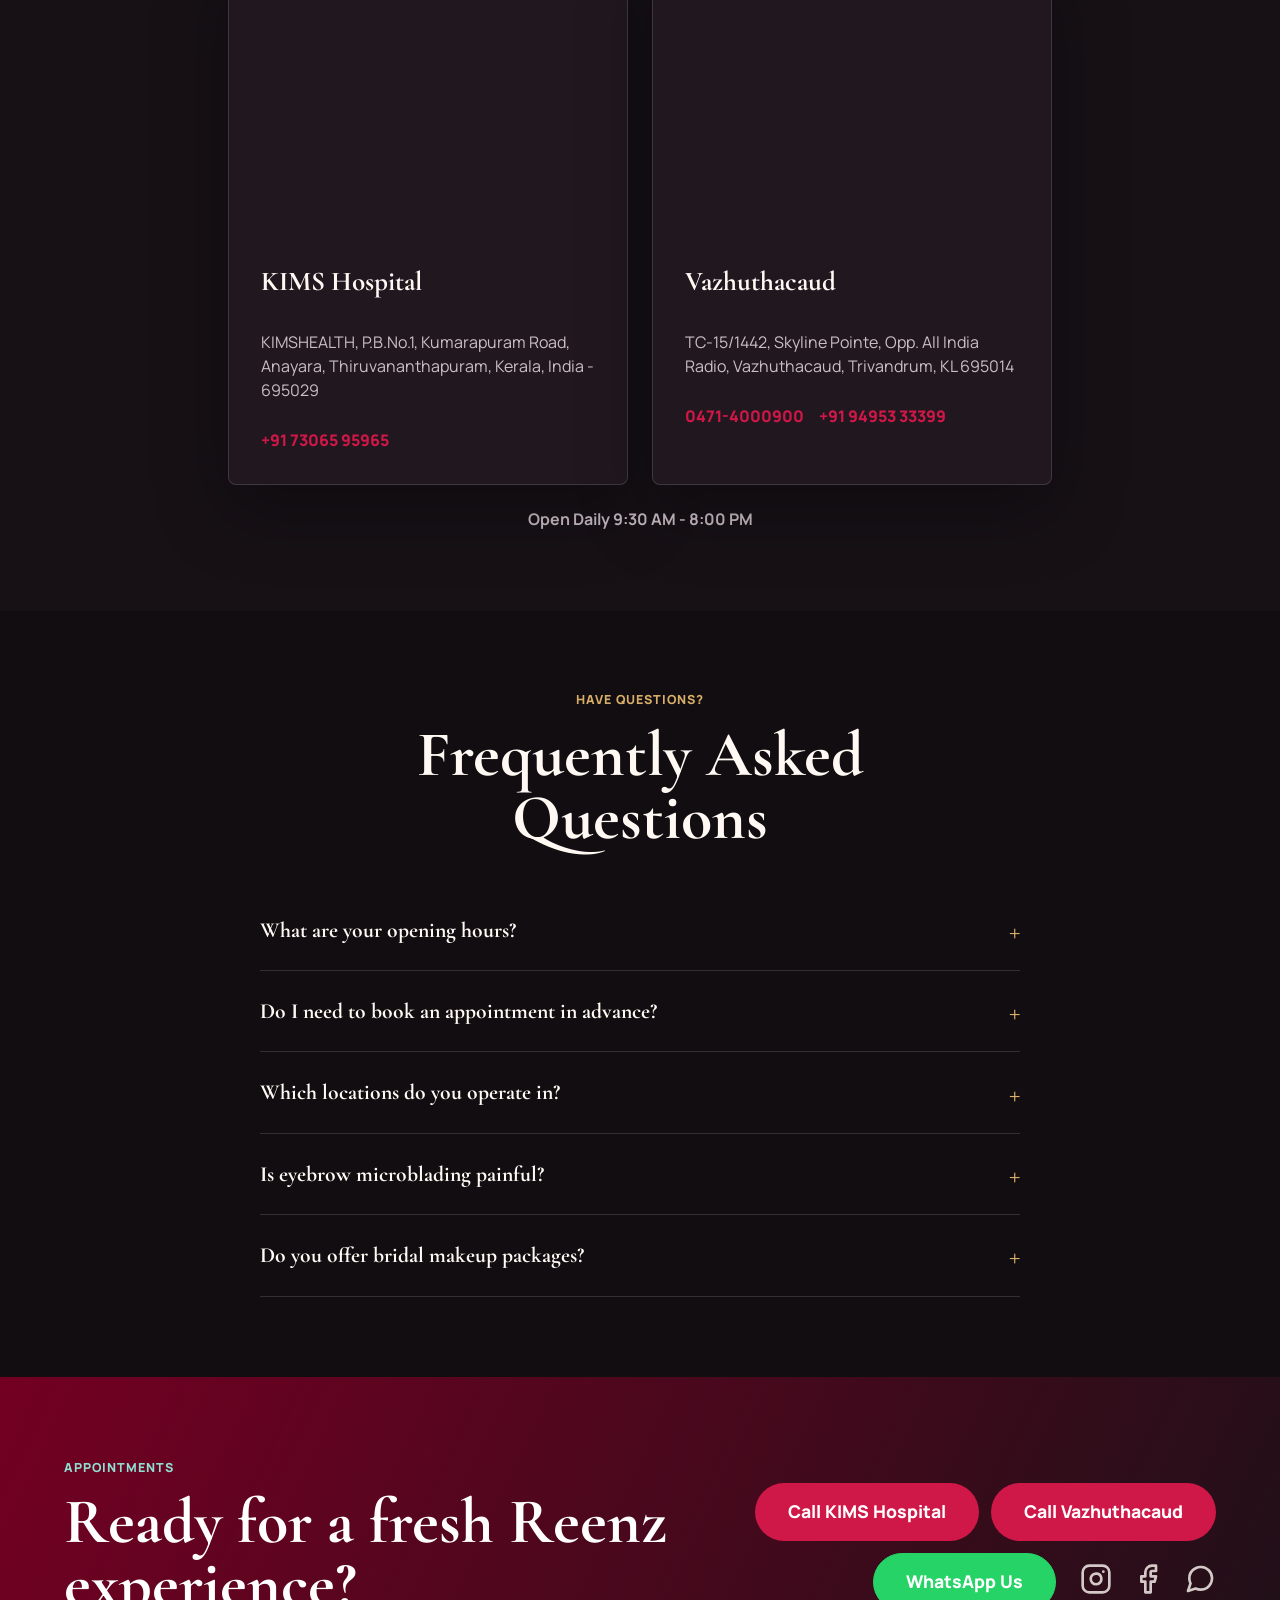
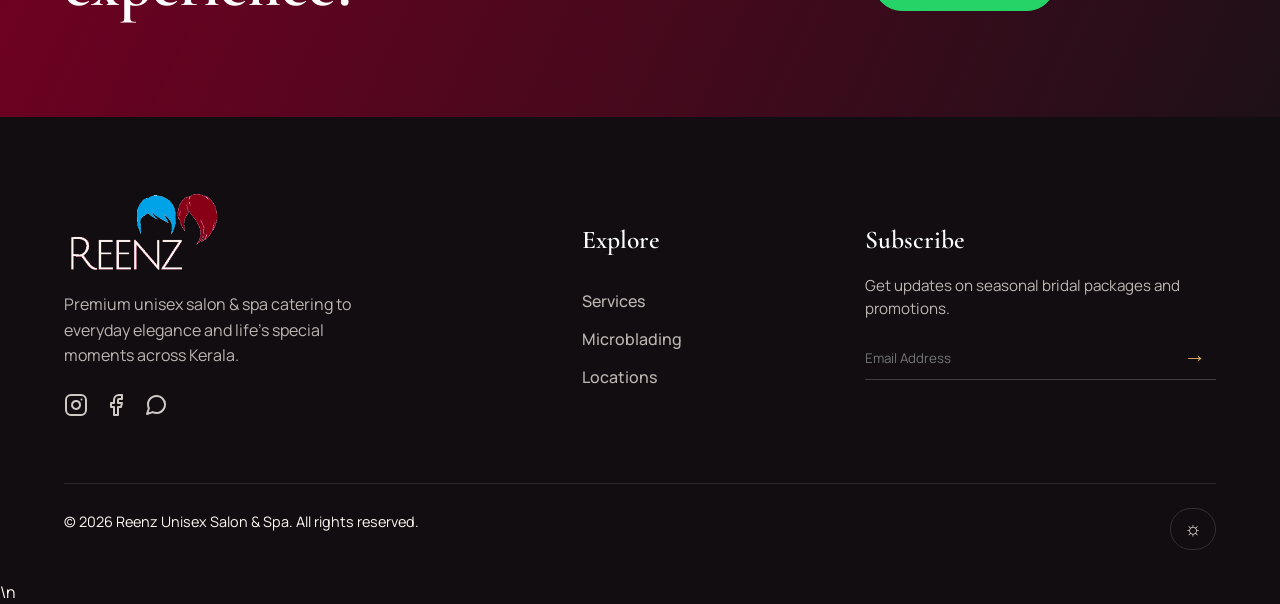
==== commit 2584e377: "Fix image cropping on Kala Master and microblading slider on mobile" ====
--- a/index.html
+++ b/index.html
@@ -237,7 +237,7 @@
           <div class="celeb-card"><img src="assets/Celebs/Aishwarya.png" alt="Aishwarya" loading="lazy"><p>Aishwarya</p></div>
           <div class="celeb-card"><img src="assets/Celebs/Beena%20Anthony.png" alt="Beena Anthony" loading="lazy"><p>Beena Anthony</p></div>
           <div class="celeb-card"><img src="assets/Celebs/Chiranjeevi.jpg" alt="Chiranjeevi" loading="lazy"><p>Chiranjeevi</p></div>
-          <div class="celeb-card"><img src="assets/Celebs/Kala%20Master.jpg" alt="Kala Master" loading="lazy"><p>Kala Master</p></div>
+          <div class="celeb-card"><img src="assets/Celebs/Kala%20Master.jpg" alt="Kala Master" style="object-position: right center;" loading="lazy"><p>Kala Master</p></div>
           <div class="celeb-card"><img src="assets/Celebs/Kavya%20Madhavan.jpg" alt="Kavya Madhavan" loading="lazy"><p>Kavya Madhavan</p></div>
           <div class="celeb-card"><img src="assets/Celebs/Kushboo.jpg" alt="Kushboo" loading="lazy"><p>Kushboo</p></div>
           <div class="celeb-card"><img src="assets/Celebs/Meena.jpg" alt="Meena" loading="lazy"><p>Meena</p></div>
@@ -257,7 +257,7 @@
           <div class="celeb-card"><img src="assets/Celebs/Aishwarya.png" alt="Aishwarya" loading="lazy"><p>Aishwarya</p></div>
           <div class="celeb-card"><img src="assets/Celebs/Beena%20Anthony.png" alt="Beena Anthony" loading="lazy"><p>Beena Anthony</p></div>
           <div class="celeb-card"><img src="assets/Celebs/Chiranjeevi.jpg" alt="Chiranjeevi" loading="lazy"><p>Chiranjeevi</p></div>
-          <div class="celeb-card"><img src="assets/Celebs/Kala%20Master.jpg" alt="Kala Master" loading="lazy"><p>Kala Master</p></div>
+          <div class="celeb-card"><img src="assets/Celebs/Kala%20Master.jpg" alt="Kala Master" style="object-position: right center;" loading="lazy"><p>Kala Master</p></div>
           <div class="celeb-card"><img src="assets/Celebs/Kavya%20Madhavan.jpg" alt="Kavya Madhavan" loading="lazy"><p>Kavya Madhavan</p></div>
           <div class="celeb-card"><img src="assets/Celebs/Kushboo.jpg" alt="Kushboo" loading="lazy"><p>Kushboo</p></div>
           <div class="celeb-card"><img src="assets/Celebs/Meena.jpg" alt="Meena" loading="lazy"><p>Meena</p></div>
@@ -274,57 +274,6 @@
           <div class="celeb-card"><img src="assets/Celebs/Sweta%20Menon.jpg" alt="Sweta Menon" loading="lazy"><p>Sweta Menon</p></div>
           <div class="celeb-card"><img src="assets/Celebs/Urmila%20Unni.jpg" alt="Urmila Unni" loading="lazy"><p>Urmila Unni</p></div>
         </div>
-      </div>
-    </section>
-
-    <section class="services section-pad" id="services">
-      <div class="section-heading">
-        <p class="eyebrow">Service Menu</p>
-        <h2>Everything clients expect from a complete salon.</h2>
-      </div>
-      <div class="menu-grid">
-        
-        <article class="menu-card" data-modal-open="modal-signature" tabindex="0" role="button">
-          <span class="menu-icon"><svg width="28" height="28" viewBox="0 0 24 24" fill="none" stroke="currentColor" stroke-width="1.5" stroke-linecap="round" stroke-linejoin="round"><path d="M20.24 12.24a6 6 0 0 0-8.49-8.49L5 10.5V19h8.5z"/><line x1="16" y1="8" x2="2" y2="22"/><line x1="17.5" y1="15" x2="9" y2="6.5"/></svg></span>
-          <h3>Signature Brows</h3>
-          <p>Microshading and microblading for natural-looking brow definition.</p>
-          <span class="action-text">View Pricing &rarr;</span>
-        </article>
-
-        <article class="menu-card" data-modal-open="modal-hair" tabindex="0" role="button">
-          <span class="menu-icon"><svg width="28" height="28" viewBox="0 0 24 24" fill="none" stroke="currentColor" stroke-width="1.5" stroke-linecap="round" stroke-linejoin="round"><circle cx="6" cy="6" r="3"/><circle cx="6" cy="18" r="3"/><line x1="20" y1="4" x2="8.12" y2="15.88"/><line x1="14.47" y1="14.48" x2="20" y2="20"/><line x1="8.12" y1="8.12" x2="12" y2="12"/></svg></span>
-          <h3>Hair Care & Styling</h3>
-          <p>Haircuts, styling, smoothing, and keratin treatments.</p>
-          <span class="action-text">View Pricing &rarr;</span>
-        </article>
-
-
-        <article class="menu-card" data-modal-open="modal-extensions" tabindex="0" role="button">
-          <span class="menu-icon"><svg width="28" height="28" viewBox="0 0 24 24" fill="none" stroke="currentColor" stroke-width="1.5" stroke-linecap="round" stroke-linejoin="round"><polygon points="12 2 2 7 12 12 22 7 12 2"/><polyline points="2 12 12 17 22 12"/><polyline points="2 17 12 22 22 17"/></svg></span>
-          <h3>Hair Extensions</h3>
-          <p>Premium hair extensions for length, volume, and style.</p>
-          <span class="action-text">View Pricing &rarr;</span>
-        </article>
-        <article class="menu-card" data-modal-open="modal-face" tabindex="0" role="button">
-          <span class="menu-icon"><svg width="28" height="28" viewBox="0 0 24 24" fill="none" stroke="currentColor" stroke-width="1.5" stroke-linecap="round" stroke-linejoin="round"><path d="m12 3-1.912 5.813a2 2 0 0 1-1.275 1.275L3 12l5.813 1.912a2 2 0 0 1 1.275 1.275L12 21l1.912-5.813a2 2 0 0 1 1.275-1.275L21 12l-5.813-1.912a2 2 0 0 1-1.275-1.275L12 3Z"/><path d="M5 3v4"/><path d="M3 5h4"/></svg></span>
-          <h3>Face & Skin</h3>
-          <p>Facials, detan, cleanup, bleach, and threading services.</p>
-          <span class="action-text">View Pricing &rarr;</span>
-        </article>
-
-        <article class="menu-card" data-modal-open="modal-hands" tabindex="0" role="button">
-          <span class="menu-icon"><svg width="28" height="28" viewBox="0 0 24 24" fill="none" stroke="currentColor" stroke-width="1.5" stroke-linecap="round" stroke-linejoin="round"><path d="M18 11V6a2 2 0 0 0-4 0v4"/><path d="M14 10V4a2 2 0 0 0-4 0v6"/><path d="M10 10.5V3a2 2 0 0 0-4 0v9"/><path d="M16.5 13H19a2 2 0 0 1 2 2v2a8 8 0 0 1-8 8H9a8 8 0 0 1-8-8v-5a2 2 0 0 1 2-2h1.5"/><path d="M6 10v1"/></svg></span>
-          <h3>Hands, Feet & Body</h3>
-          <p>Head massage, manicures, and pedicure treatments.</p>
-          <span class="action-text">View Pricing &rarr;</span>
-        </article>
-
-        <article class="menu-card" data-modal-open="modal-makeup" tabindex="0" role="button">
-          <span class="menu-icon"><svg width="28" height="28" viewBox="0 0 24 24" fill="none" stroke="currentColor" stroke-width="1.5" stroke-linecap="round" stroke-linejoin="round"><path d="M2 12s3-7 10-7 10 7 10 7-3 7-10 7-10-7-10-7Z"/><circle cx="12" cy="12" r="3"/></svg></span>
-          <h3>Makeup</h3>
-          <p>Elegant artistry for bridal, engagement, and light makeup events.</p>
-          <span class="action-text">View Pricing &rarr;</span>
-        </article>
       </div>
     </section>
 
@@ -365,6 +314,57 @@
         </div>
         
         <p style="text-align: center; margin-top: 40px; font-weight: 600; color: var(--rose);">Available across South India: <span style="font-weight: 400; color: var(--muted);">Trivandrum, Kochi, Calicut, Kannur, Chennai, and Hyderabad.</span></p>
+      </div>
+    </section>
+
+    <section class="services section-pad" id="services">
+      <div class="section-heading">
+        <p class="eyebrow">Service Menu</p>
+        <h2>Everything clients expect from a complete salon.</h2>
+      </div>
+      <div class="menu-grid">
+        
+        <article class="menu-card" data-modal-open="modal-signature" tabindex="0" role="button">
+          <span class="menu-icon"><svg width="28" height="28" viewBox="0 0 24 24" fill="none" stroke="currentColor" stroke-width="1.5" stroke-linecap="round" stroke-linejoin="round"><path d="M20.24 12.24a6 6 0 0 0-8.49-8.49L5 10.5V19h8.5z"/><line x1="16" y1="8" x2="2" y2="22"/><line x1="17.5" y1="15" x2="9" y2="6.5"/></svg></span>
+          <h3>Signature Brows</h3>
+          <p>Microshading and microblading for natural-looking brow definition.</p>
+          <span class="action-text">View Pricing &rarr;</span>
+        </article>
+
+        <article class="menu-card" data-modal-open="modal-hair" tabindex="0" role="button">
+          <span class="menu-icon"><svg width="28" height="28" viewBox="0 0 24 24" fill="none" stroke="currentColor" stroke-width="1.5" stroke-linecap="round" stroke-linejoin="round"><circle cx="6" cy="6" r="3"/><circle cx="6" cy="18" r="3"/><line x1="20" y1="4" x2="8.12" y2="15.88"/><line x1="14.47" y1="14.48" x2="20" y2="20"/><line x1="8.12" y1="8.12" x2="12" y2="12"/></svg></span>
+          <h3>Hair Care & Styling</h3>
+          <p>Haircuts, styling, smoothing, and keratin treatments.</p>
+          <span class="action-text">View Pricing &rarr;</span>
+        </article>
+
+
+        <article class="menu-card" data-modal-open="modal-extensions" tabindex="0" role="button">
+          <span class="menu-icon"><svg width="28" height="28" viewBox="0 0 24 24" fill="none" stroke="currentColor" stroke-width="1.5" stroke-linecap="round" stroke-linejoin="round"><polygon points="12 2 2 7 12 12 22 7 12 2"/><polyline points="2 12 12 17 22 12"/><polyline points="2 17 12 22 22 17"/></svg></span>
+          <h3>Hair Extensions</h3>
+          <p>Premium hair extensions for length, volume, and style.</p>
+          <span class="action-text">View Pricing &rarr;</span>
+        </article>
+        <article class="menu-card" data-modal-open="modal-face" tabindex="0" role="button">
+          <span class="menu-icon"><svg width="28" height="28" viewBox="0 0 24 24" fill="none" stroke="currentColor" stroke-width="1.5" stroke-linecap="round" stroke-linejoin="round"><path d="m12 3-1.912 5.813a2 2 0 0 1-1.275 1.275L3 12l5.813 1.912a2 2 0 0 1 1.275 1.275L12 21l1.912-5.813a2 2 0 0 1 1.275-1.275L21 12l-5.813-1.912a2 2 0 0 1-1.275-1.275L12 3Z"/><path d="M5 3v4"/><path d="M3 5h4"/></svg></span>
+          <h3>Face & Skin</h3>
+          <p>Facials, detan, cleanup, bleach, and threading services.</p>
+          <span class="action-text">View Pricing &rarr;</span>
+        </article>
+
+        <article class="menu-card" data-modal-open="modal-hands" tabindex="0" role="button">
+          <span class="menu-icon"><svg width="28" height="28" viewBox="0 0 24 24" fill="none" stroke="currentColor" stroke-width="1.5" stroke-linecap="round" stroke-linejoin="round"><path d="M18 11V6a2 2 0 0 0-4 0v4"/><path d="M14 10V4a2 2 0 0 0-4 0v6"/><path d="M10 10.5V3a2 2 0 0 0-4 0v9"/><path d="M16.5 13H19a2 2 0 0 1 2 2v2a8 8 0 0 1-8 8H9a8 8 0 0 1-8-8v-5a2 2 0 0 1 2-2h1.5"/><path d="M6 10v1"/></svg></span>
+          <h3>Hands, Feet & Body</h3>
+          <p>Head massage, manicures, and pedicure treatments.</p>
+          <span class="action-text">View Pricing &rarr;</span>
+        </article>
+
+        <article class="menu-card" data-modal-open="modal-makeup" tabindex="0" role="button">
+          <span class="menu-icon"><svg width="28" height="28" viewBox="0 0 24 24" fill="none" stroke="currentColor" stroke-width="1.5" stroke-linecap="round" stroke-linejoin="round"><path d="M2 12s3-7 10-7 10 7 10 7-3 7-10 7-10-7-10-7Z"/><circle cx="12" cy="12" r="3"/></svg></span>
+          <h3>Makeup</h3>
+          <p>Elegant artistry for bridal, engagement, and light makeup events.</p>
+          <span class="action-text">View Pricing &rarr;</span>
+        </article>
       </div>
     </section>
 
